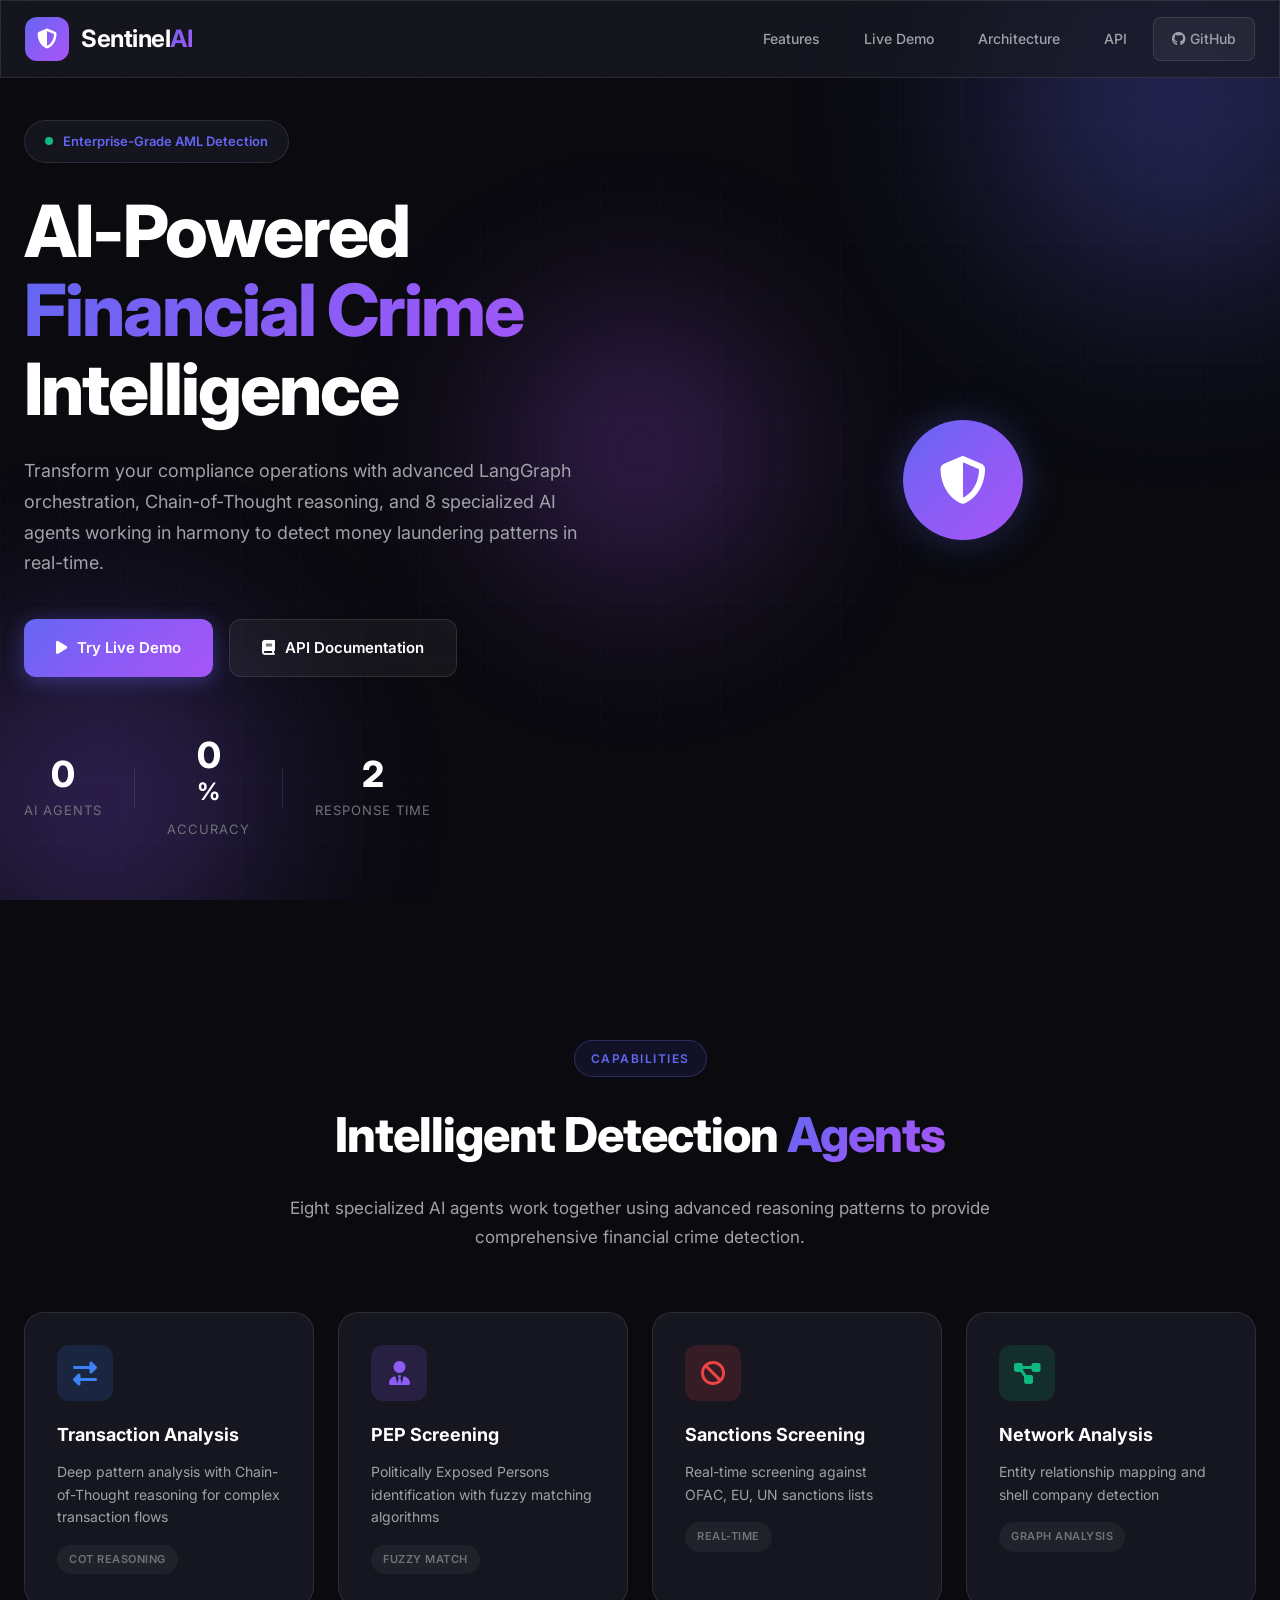
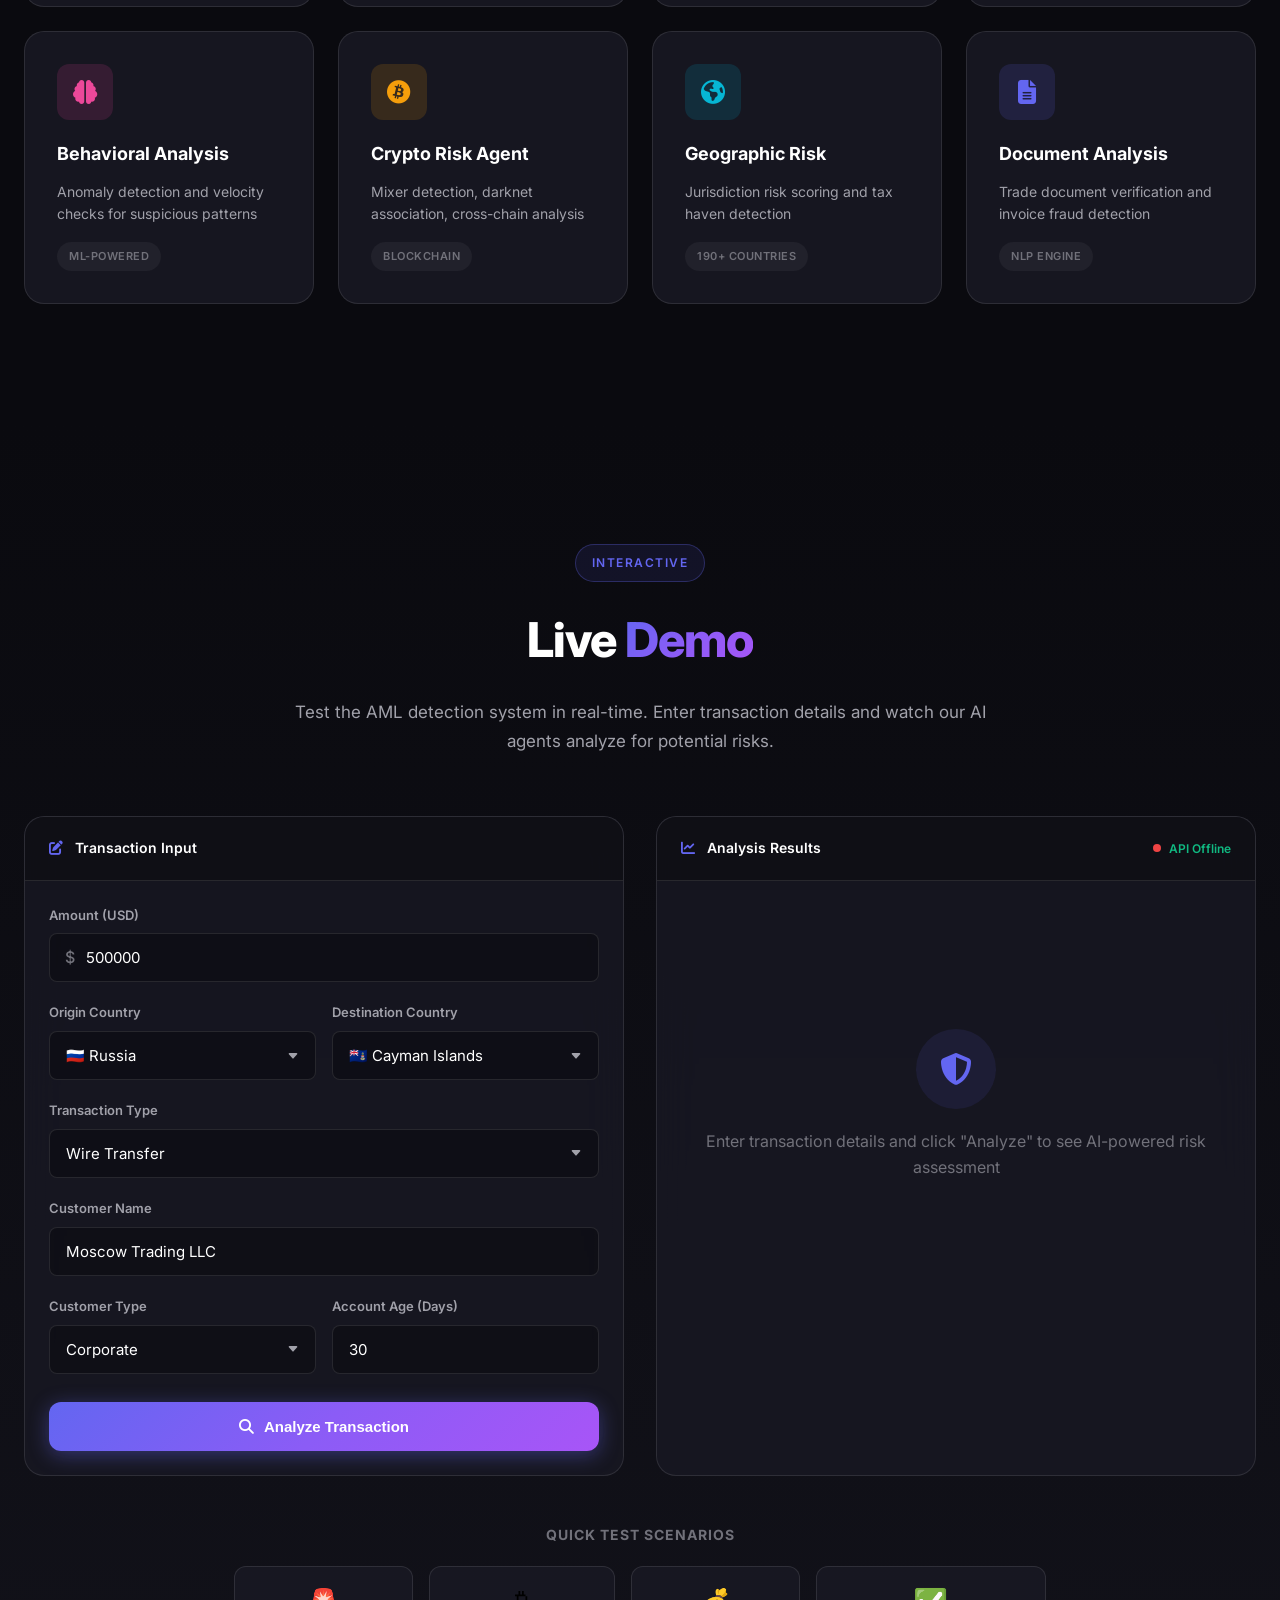
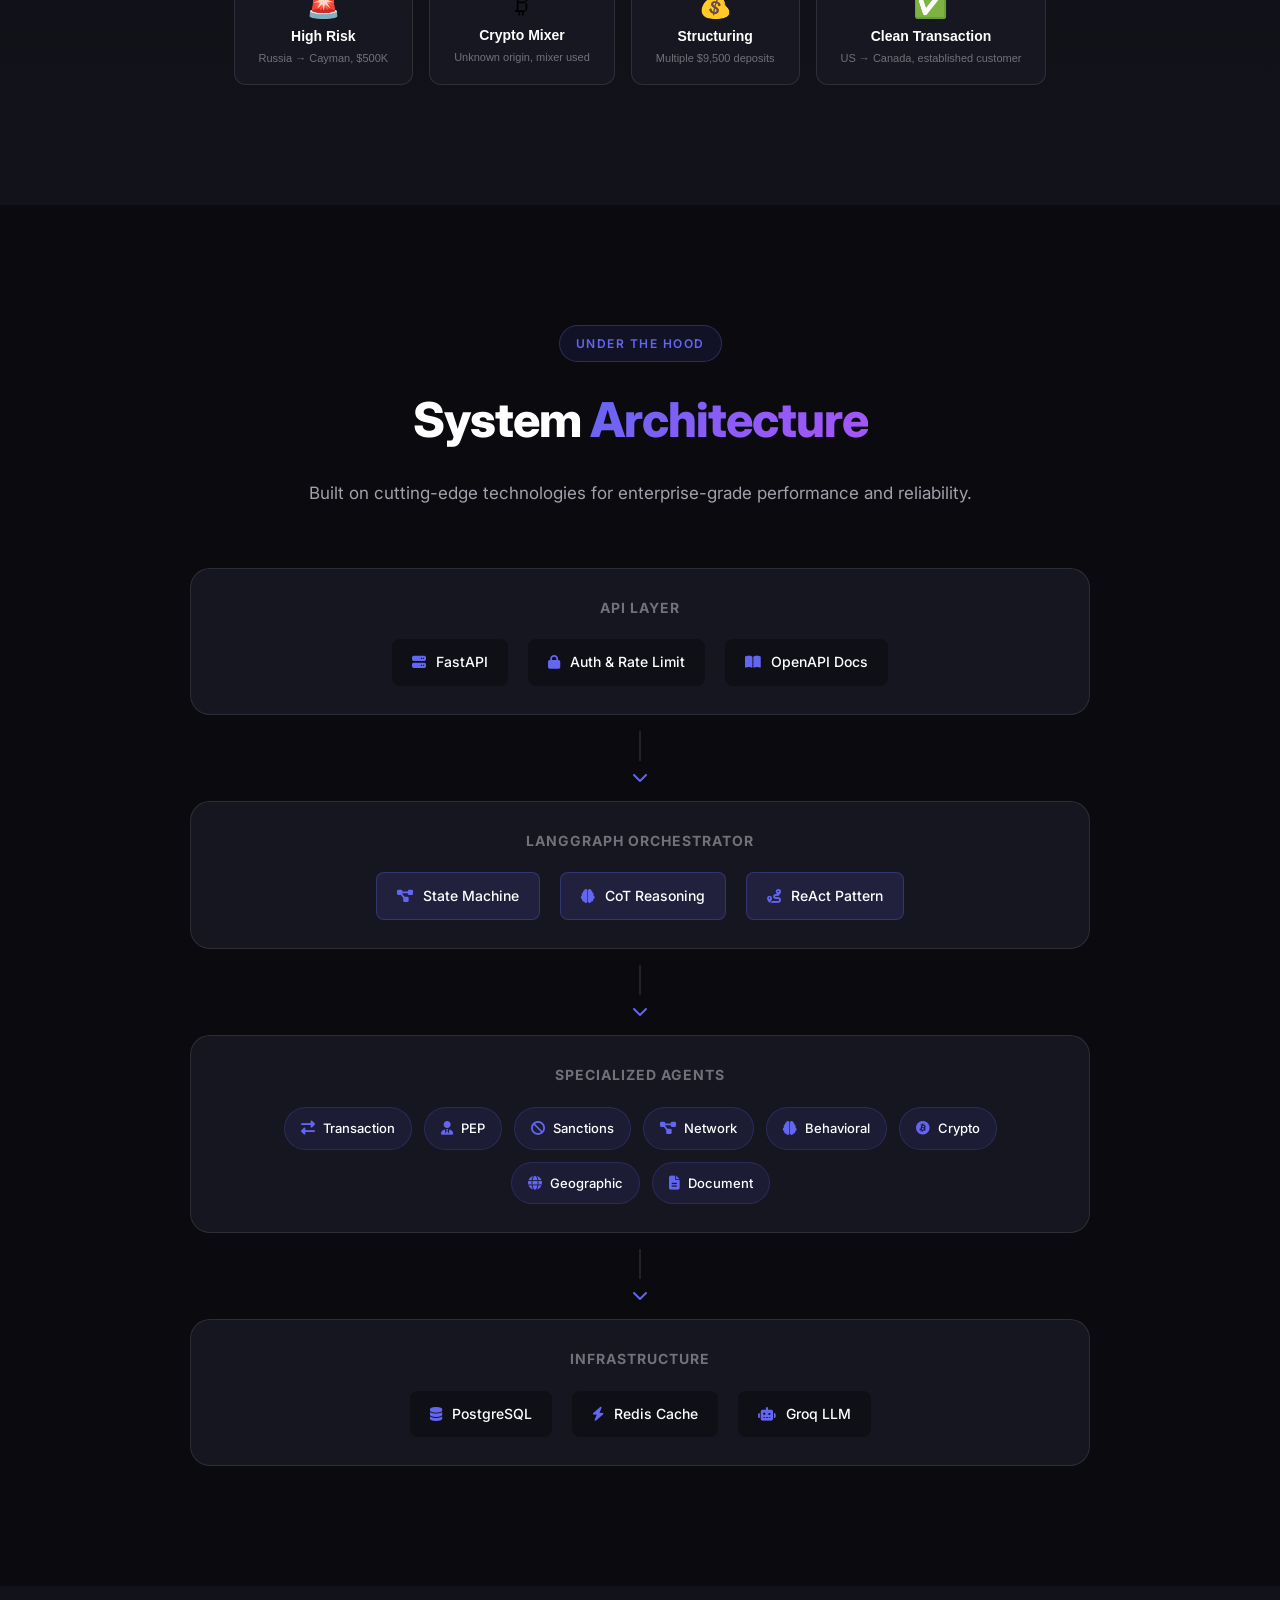
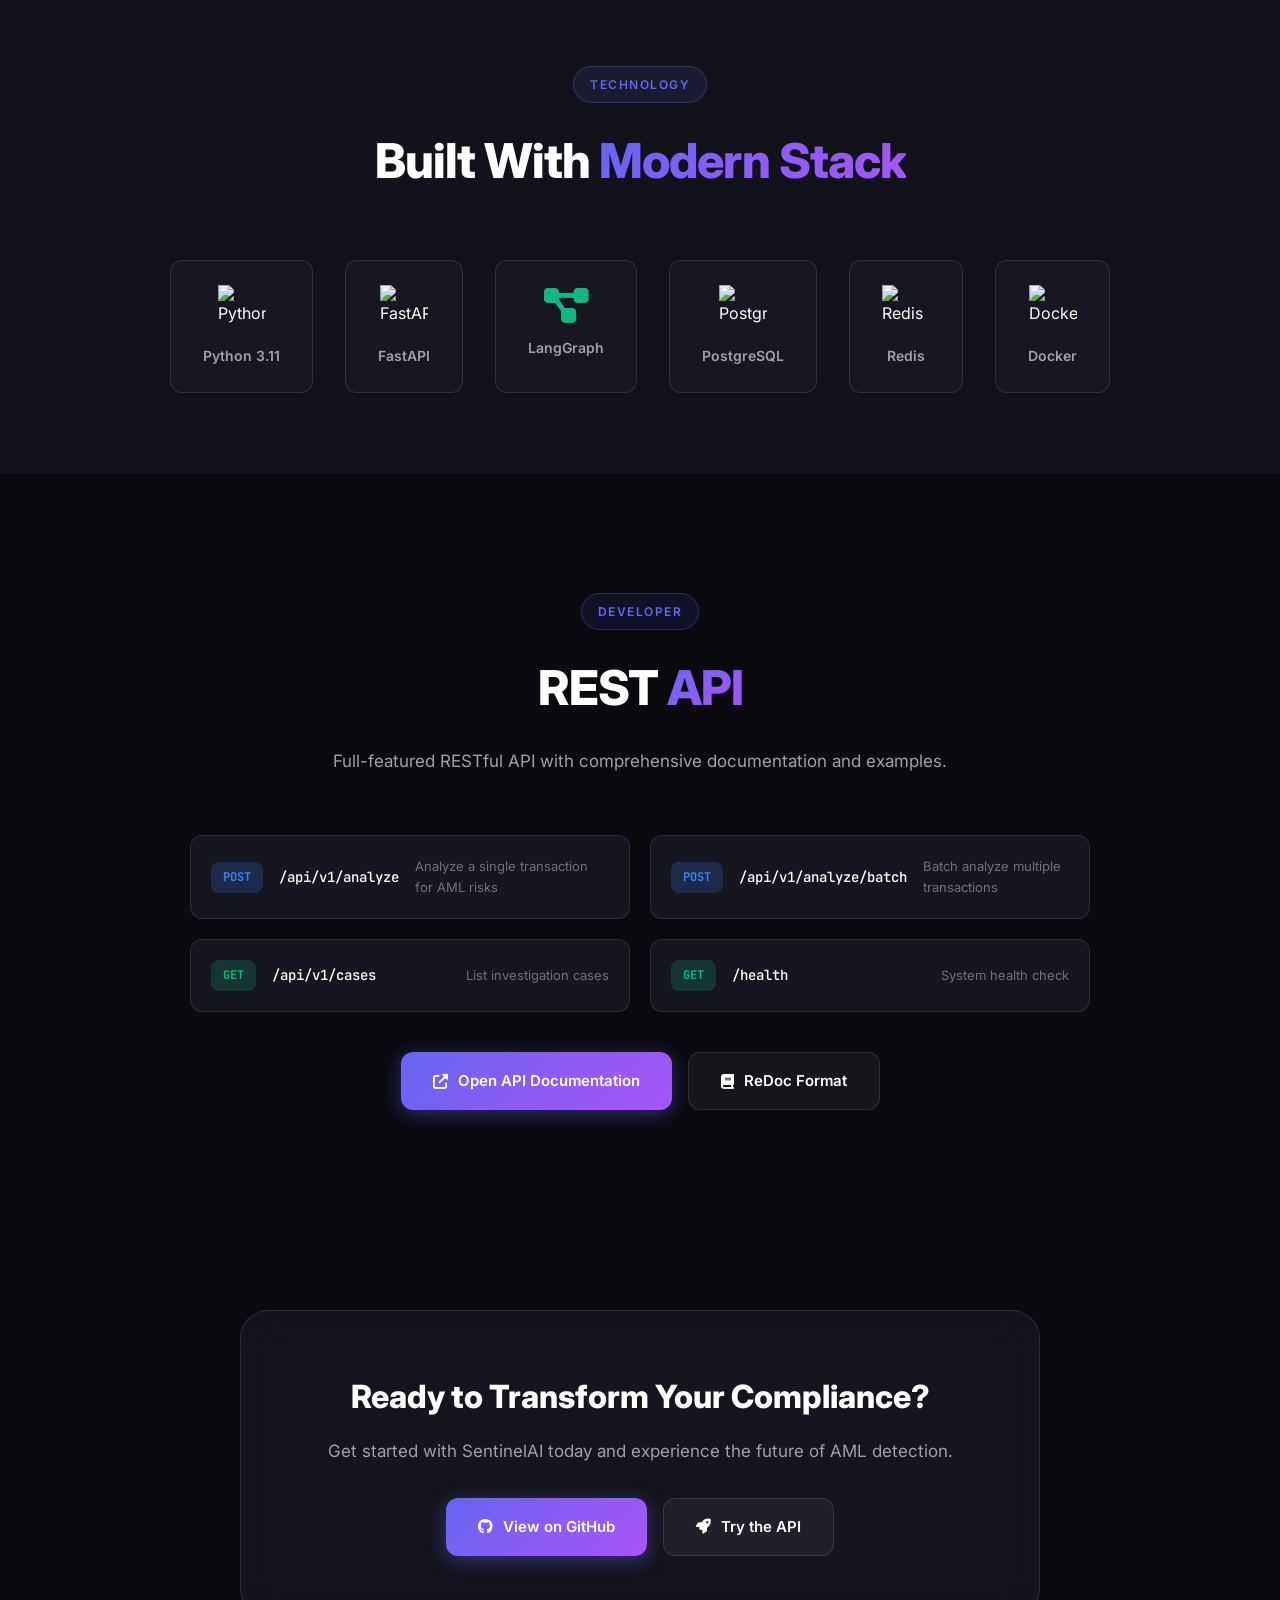
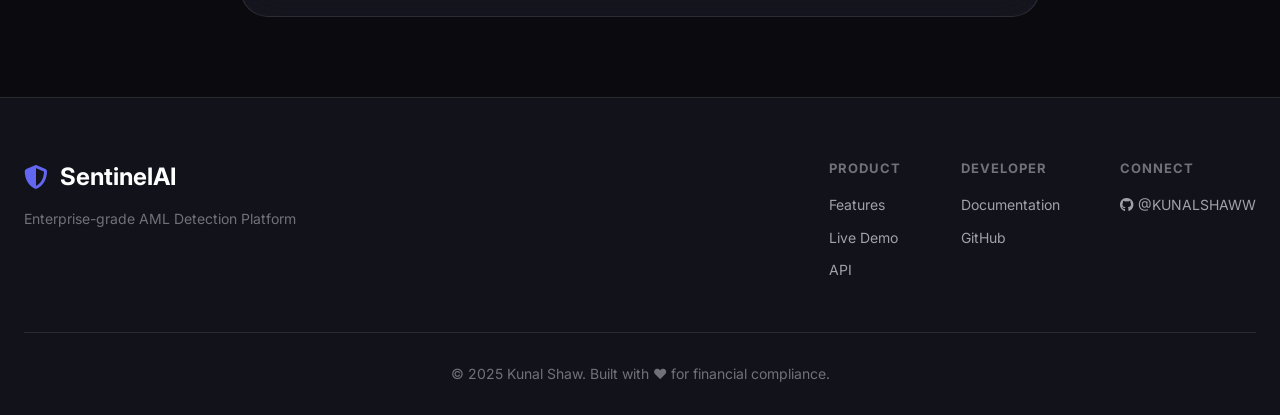
==== docs/index.html @ 317a6fcc "feat: Add docs folder for GitHub Pages deployment" ====
<!DOCTYPE html>
<html lang="en">
<head>
    <meta charset="UTF-8">
    <meta name="viewport" content="width=device-width, initial-scale=1.0">
    <title>SentinelAI | Enterprise AML Detection Platform</title>
    <link rel="icon" type="image/svg+xml" href="data:image/svg+xml,<svg xmlns='http://www.w3.org/2000/svg' viewBox='0 0 100 100'><text y='.9em' font-size='90'>🛡️</text></svg>">
    <link href="https://fonts.googleapis.com/css2?family=Inter:wght@300;400;500;600;700;800;900&family=JetBrains+Mono:wght@400;500;600&display=swap" rel="stylesheet">
    <link rel="stylesheet" href="https://cdnjs.cloudflare.com/ajax/libs/font-awesome/6.5.1/css/all.min.css">
    <link rel="stylesheet" href="styles.css">
</head>
<body>
    <!-- Animated Background -->
    <div class="bg-animation">
        <div class="grid-overlay"></div>
        <div class="floating-particles" id="particles"></div>
        <div class="gradient-orb orb-1"></div>
        <div class="gradient-orb orb-2"></div>
        <div class="gradient-orb orb-3"></div>
    </div>

    <!-- Navigation -->
    <nav class="navbar glass-effect">
        <div class="nav-container">
            <a href="#" class="nav-logo">
                <div class="logo-icon">
                    <i class="fas fa-shield-alt"></i>
                </div>
                <span class="logo-text">Sentinel<span class="highlight">AI</span></span>
            </a>
            <div class="nav-links">
                <a href="#features" class="nav-link">Features</a>
                <a href="#demo" class="nav-link">Live Demo</a>
                <a href="#architecture" class="nav-link">Architecture</a>
                <a href="#api" class="nav-link">API</a>
                <a href="https://github.com/KUNALSHAWW/SentinelAI-AML" target="_blank" class="nav-link github-link">
                    <i class="fab fa-github"></i> GitHub
                </a>
            </div>
            <button class="mobile-menu-btn" id="mobileMenuBtn">
                <span></span>
                <span></span>
                <span></span>
            </button>
        </div>
    </nav>

    <!-- Mobile Menu -->
    <div class="mobile-menu" id="mobileMenu">
        <a href="#features" class="mobile-link">Features</a>
        <a href="#demo" class="mobile-link">Live Demo</a>
        <a href="#architecture" class="mobile-link">Architecture</a>
        <a href="#api" class="mobile-link">API</a>
        <a href="https://github.com/KUNALSHAWW/SentinelAI-AML" target="_blank" class="mobile-link">
            <i class="fab fa-github"></i> GitHub
        </a>
    </div>

    <!-- Hero Section -->
    <section class="hero">
        <div class="hero-content">
            <div class="hero-badge glass-effect">
                <span class="badge-dot"></span>
                <span>Enterprise-Grade AML Detection</span>
            </div>
            <h1 class="hero-title">
                <span class="title-line">AI-Powered</span>
                <span class="title-line gradient-text">Financial Crime</span>
                <span class="title-line">Intelligence</span>
            </h1>
            <p class="hero-description">
                Transform your compliance operations with advanced LangGraph orchestration, 
                Chain-of-Thought reasoning, and 8 specialized AI agents working in harmony 
                to detect money laundering patterns in real-time.
            </p>
            <div class="hero-buttons">
                <a href="#demo" class="btn btn-primary">
                    <i class="fas fa-play"></i>
                    Try Live Demo
                </a>
                <a href="https://sentinelai-api.onrender.com/docs" target="_blank" class="btn btn-secondary">
                    <i class="fas fa-book"></i>
                    API Documentation
                </a>
            </div>
            <div class="hero-stats">
                <div class="stat-item">
                    <span class="stat-value" data-count="8">0</span>
                    <span class="stat-label">AI Agents</span>
                </div>
                <div class="stat-divider"></div>
                <div class="stat-item">
                    <span class="stat-value" data-count="99">0</span>
                    <span class="stat-suffix">%</span>
                    <span class="stat-label">Accuracy</span>
                </div>
                <div class="stat-divider"></div>
                <div class="stat-item">
                    <span class="stat-value">&lt;2s</span>
                    <span class="stat-label">Response Time</span>
                </div>
            </div>
        </div>
        <div class="hero-visual">
            <div class="visual-container">
                <div class="neural-network" id="neuralNetwork"></div>
                <div class="center-shield">
                    <i class="fas fa-shield-alt"></i>
                </div>
            </div>
        </div>
    </section>

    <!-- Features Section -->
    <section class="features" id="features">
        <div class="section-container">
            <div class="section-header">
                <span class="section-badge">Capabilities</span>
                <h2 class="section-title">Intelligent Detection <span class="gradient-text">Agents</span></h2>
                <p class="section-description">
                    Eight specialized AI agents work together using advanced reasoning patterns 
                    to provide comprehensive financial crime detection.
                </p>
            </div>
            <div class="features-grid">
                <div class="feature-card" data-aos="fade-up">
                    <div class="feature-icon transaction">
                        <i class="fas fa-exchange-alt"></i>
                    </div>
                    <h3>Transaction Analysis</h3>
                    <p>Deep pattern analysis with Chain-of-Thought reasoning for complex transaction flows</p>
                    <div class="feature-tag">CoT Reasoning</div>
                </div>
                <div class="feature-card" data-aos="fade-up" data-aos-delay="100">
                    <div class="feature-icon pep">
                        <i class="fas fa-user-tie"></i>
                    </div>
                    <h3>PEP Screening</h3>
                    <p>Politically Exposed Persons identification with fuzzy matching algorithms</p>
                    <div class="feature-tag">Fuzzy Match</div>
                </div>
                <div class="feature-card" data-aos="fade-up" data-aos-delay="200">
                    <div class="feature-icon sanctions">
                        <i class="fas fa-ban"></i>
                    </div>
                    <h3>Sanctions Screening</h3>
                    <p>Real-time screening against OFAC, EU, UN sanctions lists</p>
                    <div class="feature-tag">Real-time</div>
                </div>
                <div class="feature-card" data-aos="fade-up" data-aos-delay="300">
                    <div class="feature-icon network">
                        <i class="fas fa-project-diagram"></i>
                    </div>
                    <h3>Network Analysis</h3>
                    <p>Entity relationship mapping and shell company detection</p>
                    <div class="feature-tag">Graph Analysis</div>
                </div>
                <div class="feature-card" data-aos="fade-up" data-aos-delay="400">
                    <div class="feature-icon behavioral">
                        <i class="fas fa-brain"></i>
                    </div>
                    <h3>Behavioral Analysis</h3>
                    <p>Anomaly detection and velocity checks for suspicious patterns</p>
                    <div class="feature-tag">ML-Powered</div>
                </div>
                <div class="feature-card" data-aos="fade-up" data-aos-delay="500">
                    <div class="feature-icon crypto">
                        <i class="fab fa-bitcoin"></i>
                    </div>
                    <h3>Crypto Risk Agent</h3>
                    <p>Mixer detection, darknet association, cross-chain analysis</p>
                    <div class="feature-tag">Blockchain</div>
                </div>
                <div class="feature-card" data-aos="fade-up" data-aos-delay="600">
                    <div class="feature-icon geo">
                        <i class="fas fa-globe-americas"></i>
                    </div>
                    <h3>Geographic Risk</h3>
                    <p>Jurisdiction risk scoring and tax haven detection</p>
                    <div class="feature-tag">190+ Countries</div>
                </div>
                <div class="feature-card" data-aos="fade-up" data-aos-delay="700">
                    <div class="feature-icon document">
                        <i class="fas fa-file-alt"></i>
                    </div>
                    <h3>Document Analysis</h3>
                    <p>Trade document verification and invoice fraud detection</p>
                    <div class="feature-tag">NLP Engine</div>
                </div>
            </div>
        </div>
    </section>

    <!-- Live Demo Section -->
    <section class="demo-section" id="demo">
        <div class="section-container">
            <div class="section-header">
                <span class="section-badge">Interactive</span>
                <h2 class="section-title">Live <span class="gradient-text">Demo</span></h2>
                <p class="section-description">
                    Test the AML detection system in real-time. Enter transaction details 
                    and watch our AI agents analyze for potential risks.
                </p>
            </div>
            
            <div class="demo-container">
                <div class="demo-panel input-panel glass-effect">
                    <div class="panel-header">
                        <i class="fas fa-edit"></i>
                        <span>Transaction Input</span>
                    </div>
                    <div class="panel-content">
                        <div class="input-group">
                            <label>Amount (USD)</label>
                            <div class="input-wrapper">
                                <span class="input-prefix">$</span>
                                <input type="number" id="amount" value="500000" placeholder="Enter amount">
                            </div>
                        </div>
                        <div class="input-row">
                            <div class="input-group">
                                <label>Origin Country</label>
                                <select id="originCountry">
                                    <option value="US">🇺🇸 United States</option>
                                    <option value="RU" selected>🇷🇺 Russia</option>
                                    <option value="CN">🇨🇳 China</option>
                                    <option value="IR">🇮🇷 Iran</option>
                                    <option value="KP">🇰🇵 North Korea</option>
                                    <option value="NG">🇳🇬 Nigeria</option>
                                    <option value="GB">🇬🇧 United Kingdom</option>
                                    <option value="AE">🇦🇪 UAE</option>
                                </select>
                            </div>
                            <div class="input-group">
                                <label>Destination Country</label>
                                <select id="destCountry">
                                    <option value="US">🇺🇸 United States</option>
                                    <option value="KY" selected>🇰🇾 Cayman Islands</option>
                                    <option value="CH">🇨🇭 Switzerland</option>
                                    <option value="PA">🇵🇦 Panama</option>
                                    <option value="VG">🇻🇬 British Virgin Islands</option>
                                    <option value="GB">🇬🇧 United Kingdom</option>
                                    <option value="SG">🇸🇬 Singapore</option>
                                </select>
                            </div>
                        </div>
                        <div class="input-group">
                            <label>Transaction Type</label>
                            <select id="transactionType">
                                <option value="WIRE_TRANSFER" selected>Wire Transfer</option>
                                <option value="CRYPTO">Cryptocurrency</option>
                                <option value="CASH">Cash Deposit</option>
                                <option value="ACH">ACH Transfer</option>
                                <option value="TRADE_FINANCE">Trade Finance</option>
                            </select>
                        </div>
                        <div class="input-group">
                            <label>Customer Name</label>
                            <input type="text" id="customerName" value="Moscow Trading LLC" placeholder="Enter customer name">
                        </div>
                        <div class="input-row">
                            <div class="input-group">
                                <label>Customer Type</label>
                                <select id="customerType">
                                    <option value="CORPORATE" selected>Corporate</option>
                                    <option value="INDIVIDUAL">Individual</option>
                                    <option value="FINANCIAL_INSTITUTION">Financial Institution</option>
                                </select>
                            </div>
                            <div class="input-group">
                                <label>Account Age (Days)</label>
                                <input type="number" id="accountAge" value="30" placeholder="Days">
                            </div>
                        </div>
                        <button class="btn btn-primary btn-analyze" id="analyzeBtn">
                            <i class="fas fa-search"></i>
                            <span>Analyze Transaction</span>
                            <div class="btn-loader" id="btnLoader"></div>
                        </button>
                    </div>
                </div>
                
                <div class="demo-panel output-panel glass-effect">
                    <div class="panel-header">
                        <i class="fas fa-chart-line"></i>
                        <span>Analysis Results</span>
                        <div class="api-status" id="apiStatus">
                            <span class="status-dot"></span>
                            <span class="status-text">API Ready</span>
                        </div>
                    </div>
                    <div class="panel-content" id="resultsPanel">
                        <div class="results-placeholder">
                            <div class="placeholder-icon">
                                <i class="fas fa-shield-alt"></i>
                            </div>
                            <p>Enter transaction details and click "Analyze" to see AI-powered risk assessment</p>
                        </div>
                    </div>
                </div>
            </div>
            
            <!-- Sample Scenarios -->
            <div class="scenarios-container">
                <h3 class="scenarios-title">Quick Test Scenarios</h3>
                <div class="scenarios-grid">
                    <button class="scenario-btn" data-scenario="high-risk">
                        <span class="scenario-icon">🚨</span>
                        <span class="scenario-name">High Risk</span>
                        <span class="scenario-desc">Russia → Cayman, $500K</span>
                    </button>
                    <button class="scenario-btn" data-scenario="crypto">
                        <span class="scenario-icon">₿</span>
                        <span class="scenario-name">Crypto Mixer</span>
                        <span class="scenario-desc">Unknown origin, mixer used</span>
                    </button>
                    <button class="scenario-btn" data-scenario="structuring">
                        <span class="scenario-icon">💰</span>
                        <span class="scenario-name">Structuring</span>
                        <span class="scenario-desc">Multiple $9,500 deposits</span>
                    </button>
                    <button class="scenario-btn" data-scenario="clean">
                        <span class="scenario-icon">✅</span>
                        <span class="scenario-name">Clean Transaction</span>
                        <span class="scenario-desc">US → Canada, established customer</span>
                    </button>
                </div>
            </div>
        </div>
    </section>

    <!-- Architecture Section -->
    <section class="architecture-section" id="architecture">
        <div class="section-container">
            <div class="section-header">
                <span class="section-badge">Under the Hood</span>
                <h2 class="section-title">System <span class="gradient-text">Architecture</span></h2>
                <p class="section-description">
                    Built on cutting-edge technologies for enterprise-grade performance and reliability.
                </p>
            </div>
            
            <div class="arch-diagram">
                <div class="arch-layer layer-api">
                    <div class="layer-title">API Layer</div>
                    <div class="layer-items">
                        <div class="arch-item">
                            <i class="fas fa-server"></i>
                            <span>FastAPI</span>
                        </div>
                        <div class="arch-item">
                            <i class="fas fa-lock"></i>
                            <span>Auth & Rate Limit</span>
                        </div>
                        <div class="arch-item">
                            <i class="fas fa-book-open"></i>
                            <span>OpenAPI Docs</span>
                        </div>
                    </div>
                </div>
                
                <div class="arch-connector">
                    <div class="connector-line"></div>
                    <i class="fas fa-chevron-down"></i>
                </div>
                
                <div class="arch-layer layer-orchestration">
                    <div class="layer-title">LangGraph Orchestrator</div>
                    <div class="layer-items">
                        <div class="arch-item highlight">
                            <i class="fas fa-project-diagram"></i>
                            <span>State Machine</span>
                        </div>
                        <div class="arch-item highlight">
                            <i class="fas fa-brain"></i>
                            <span>CoT Reasoning</span>
                        </div>
                        <div class="arch-item highlight">
                            <i class="fas fa-route"></i>
                            <span>ReAct Pattern</span>
                        </div>
                    </div>
                </div>
                
                <div class="arch-connector">
                    <div class="connector-line"></div>
                    <i class="fas fa-chevron-down"></i>
                </div>
                
                <div class="arch-layer layer-agents">
                    <div class="layer-title">Specialized Agents</div>
                    <div class="agents-grid">
                        <div class="agent-chip"><i class="fas fa-exchange-alt"></i> Transaction</div>
                        <div class="agent-chip"><i class="fas fa-user-tie"></i> PEP</div>
                        <div class="agent-chip"><i class="fas fa-ban"></i> Sanctions</div>
                        <div class="agent-chip"><i class="fas fa-project-diagram"></i> Network</div>
                        <div class="agent-chip"><i class="fas fa-brain"></i> Behavioral</div>
                        <div class="agent-chip"><i class="fab fa-bitcoin"></i> Crypto</div>
                        <div class="agent-chip"><i class="fas fa-globe"></i> Geographic</div>
                        <div class="agent-chip"><i class="fas fa-file-alt"></i> Document</div>
                    </div>
                </div>
                
                <div class="arch-connector">
                    <div class="connector-line"></div>
                    <i class="fas fa-chevron-down"></i>
                </div>
                
                <div class="arch-layer layer-infra">
                    <div class="layer-title">Infrastructure</div>
                    <div class="layer-items">
                        <div class="arch-item">
                            <i class="fas fa-database"></i>
                            <span>PostgreSQL</span>
                        </div>
                        <div class="arch-item">
                            <i class="fas fa-bolt"></i>
                            <span>Redis Cache</span>
                        </div>
                        <div class="arch-item">
                            <i class="fas fa-robot"></i>
                            <span>Groq LLM</span>
                        </div>
                    </div>
                </div>
            </div>
        </div>
    </section>

    <!-- Tech Stack Section -->
    <section class="tech-section">
        <div class="section-container">
            <div class="section-header">
                <span class="section-badge">Technology</span>
                <h2 class="section-title">Built With <span class="gradient-text">Modern Stack</span></h2>
            </div>
            <div class="tech-grid">
                <div class="tech-card">
                    <img src="https://cdn.jsdelivr.net/gh/devicons/devicon/icons/python/python-original.svg" alt="Python">
                    <span>Python 3.11</span>
                </div>
                <div class="tech-card">
                    <img src="https://cdn.jsdelivr.net/gh/devicons/devicon/icons/fastapi/fastapi-original.svg" alt="FastAPI">
                    <span>FastAPI</span>
                </div>
                <div class="tech-card">
                    <i class="fas fa-project-diagram" style="font-size: 2.5rem; color: #10b981;"></i>
                    <span>LangGraph</span>
                </div>
                <div class="tech-card">
                    <img src="https://cdn.jsdelivr.net/gh/devicons/devicon/icons/postgresql/postgresql-original.svg" alt="PostgreSQL">
                    <span>PostgreSQL</span>
                </div>
                <div class="tech-card">
                    <img src="https://cdn.jsdelivr.net/gh/devicons/devicon/icons/redis/redis-original.svg" alt="Redis">
                    <span>Redis</span>
                </div>
                <div class="tech-card">
                    <img src="https://cdn.jsdelivr.net/gh/devicons/devicon/icons/docker/docker-original.svg" alt="Docker">
                    <span>Docker</span>
                </div>
            </div>
        </div>
    </section>

    <!-- API Section -->
    <section class="api-section" id="api">
        <div class="section-container">
            <div class="section-header">
                <span class="section-badge">Developer</span>
                <h2 class="section-title">REST <span class="gradient-text">API</span></h2>
                <p class="section-description">
                    Full-featured RESTful API with comprehensive documentation and examples.
                </p>
            </div>
            
            <div class="api-endpoints">
                <div class="endpoint-card">
                    <div class="endpoint-method post">POST</div>
                    <div class="endpoint-path">/api/v1/analyze</div>
                    <div class="endpoint-desc">Analyze a single transaction for AML risks</div>
                </div>
                <div class="endpoint-card">
                    <div class="endpoint-method post">POST</div>
                    <div class="endpoint-path">/api/v1/analyze/batch</div>
                    <div class="endpoint-desc">Batch analyze multiple transactions</div>
                </div>
                <div class="endpoint-card">
                    <div class="endpoint-method get">GET</div>
                    <div class="endpoint-path">/api/v1/cases</div>
                    <div class="endpoint-desc">List investigation cases</div>
                </div>
                <div class="endpoint-card">
                    <div class="endpoint-method get">GET</div>
                    <div class="endpoint-path">/health</div>
                    <div class="endpoint-desc">System health check</div>
                </div>
            </div>
            
            <div class="api-cta">
                <a href="https://sentinelai-api.onrender.com/docs" target="_blank" class="btn btn-primary">
                    <i class="fas fa-external-link-alt"></i>
                    Open API Documentation
                </a>
                <a href="https://sentinelai-api.onrender.com/redoc" target="_blank" class="btn btn-secondary">
                    <i class="fas fa-book"></i>
                    ReDoc Format
                </a>
            </div>
        </div>
    </section>

    <!-- CTA Section -->
    <section class="cta-section">
        <div class="cta-content glass-effect">
            <h2>Ready to Transform Your Compliance?</h2>
            <p>Get started with SentinelAI today and experience the future of AML detection.</p>
            <div class="cta-buttons">
                <a href="https://github.com/KUNALSHAWW/SentinelAI-AML" target="_blank" class="btn btn-primary">
                    <i class="fab fa-github"></i>
                    View on GitHub
                </a>
                <a href="https://sentinelai-api.onrender.com/docs" target="_blank" class="btn btn-secondary">
                    <i class="fas fa-rocket"></i>
                    Try the API
                </a>
            </div>
        </div>
    </section>

    <!-- Footer -->
    <footer class="footer">
        <div class="footer-content">
            <div class="footer-brand">
                <div class="footer-logo">
                    <i class="fas fa-shield-alt"></i>
                    <span>SentinelAI</span>
                </div>
                <p>Enterprise-grade AML Detection Platform</p>
            </div>
            <div class="footer-links">
                <div class="footer-column">
                    <h4>Product</h4>
                    <a href="#features">Features</a>
                    <a href="#demo">Live Demo</a>
                    <a href="#api">API</a>
                </div>
                <div class="footer-column">
                    <h4>Developer</h4>
                    <a href="https://sentinelai-api.onrender.com/docs" target="_blank">Documentation</a>
                    <a href="https://github.com/KUNALSHAWW/SentinelAI-AML" target="_blank">GitHub</a>
                </div>
                <div class="footer-column">
                    <h4>Connect</h4>
                    <a href="https://github.com/KUNALSHAWW" target="_blank">
                        <i class="fab fa-github"></i> @KUNALSHAWW
                    </a>
                </div>
            </div>
        </div>
        <div class="footer-bottom">
            <p>© 2025 Kunal Shaw. Built with ❤️ for financial compliance.</p>
        </div>
    </footer>

    <script src="app.js"></script>
</body>
</html>
---- docs/styles.css ----
/* ================================================
   SentinelAI - Enterprise AML Detection Platform
   Premium UI Styles
   ================================================ */

/* CSS Variables */
:root {
    /* Colors */
    --bg-primary: #0a0a0f;
    --bg-secondary: #12121a;
    --bg-tertiary: #1a1a25;
    --bg-card: rgba(26, 26, 37, 0.8);
    
    /* Accent Colors */
    --accent-primary: #6366f1;
    --accent-secondary: #8b5cf6;
    --accent-tertiary: #a855f7;
    --accent-gradient: linear-gradient(135deg, #6366f1 0%, #8b5cf6 50%, #a855f7 100%);
    
    /* Status Colors */
    --success: #10b981;
    --warning: #f59e0b;
    --danger: #ef4444;
    --info: #3b82f6;
    
    /* Text Colors */
    --text-primary: #ffffff;
    --text-secondary: #a1a1aa;
    --text-muted: #71717a;
    
    /* Borders */
    --border-color: rgba(255, 255, 255, 0.1);
    --border-glow: rgba(99, 102, 241, 0.5);
    
    /* Shadows */
    --shadow-sm: 0 2px 8px rgba(0, 0, 0, 0.3);
    --shadow-md: 0 4px 20px rgba(0, 0, 0, 0.4);
    --shadow-lg: 0 8px 40px rgba(0, 0, 0, 0.5);
    --shadow-glow: 0 0 40px rgba(99, 102, 241, 0.3);
    
    /* Spacing */
    --container-max: 1280px;
    --section-padding: 120px;
    
    /* Transitions */
    --transition-fast: 0.15s ease;
    --transition-base: 0.3s ease;
    --transition-slow: 0.5s ease;
    
    /* Border Radius */
    --radius-sm: 8px;
    --radius-md: 12px;
    --radius-lg: 20px;
    --radius-xl: 28px;
}

/* Reset & Base */
*, *::before, *::after {
    margin: 0;
    padding: 0;
    box-sizing: border-box;
}

html {
    scroll-behavior: smooth;
}

body {
    font-family: 'Inter', -apple-system, BlinkMacSystemFont, sans-serif;
    background: var(--bg-primary);
    color: var(--text-primary);
    line-height: 1.6;
    overflow-x: hidden;
}

/* Animated Background */
.bg-animation {
    position: fixed;
    top: 0;
    left: 0;
    width: 100%;
    height: 100%;
    z-index: -1;
    overflow: hidden;
}

.grid-overlay {
    position: absolute;
    top: 0;
    left: 0;
    width: 100%;
    height: 100%;
    background-image: 
        linear-gradient(rgba(99, 102, 241, 0.03) 1px, transparent 1px),
        linear-gradient(90deg, rgba(99, 102, 241, 0.03) 1px, transparent 1px);
    background-size: 60px 60px;
    animation: gridMove 20s linear infinite;
}

@keyframes gridMove {
    0% { transform: translate(0, 0); }
    100% { transform: translate(60px, 60px); }
}

.gradient-orb {
    position: absolute;
    border-radius: 50%;
    filter: blur(80px);
    opacity: 0.4;
    animation: orbFloat 20s ease-in-out infinite;
}

.orb-1 {
    width: 600px;
    height: 600px;
    background: radial-gradient(circle, var(--accent-primary) 0%, transparent 70%);
    top: -200px;
    right: -200px;
    animation-delay: 0s;
}

.orb-2 {
    width: 500px;
    height: 500px;
    background: radial-gradient(circle, var(--accent-secondary) 0%, transparent 70%);
    bottom: -150px;
    left: -150px;
    animation-delay: -7s;
}

.orb-3 {
    width: 400px;
    height: 400px;
    background: radial-gradient(circle, var(--accent-tertiary) 0%, transparent 70%);
    top: 50%;
    left: 50%;
    transform: translate(-50%, -50%);
    animation-delay: -14s;
}

@keyframes orbFloat {
    0%, 100% { transform: translate(0, 0) scale(1); }
    25% { transform: translate(50px, -50px) scale(1.1); }
    50% { transform: translate(0, 50px) scale(0.9); }
    75% { transform: translate(-50px, -25px) scale(1.05); }
}

/* Glass Effect */
.glass-effect {
    background: rgba(26, 26, 37, 0.7);
    backdrop-filter: blur(20px);
    -webkit-backdrop-filter: blur(20px);
    border: 1px solid var(--border-color);
}

/* Navigation */
.navbar {
    position: fixed;
    top: 0;
    left: 0;
    right: 0;
    z-index: 1000;
    padding: 16px 0;
    transition: var(--transition-base);
}

.navbar.scrolled {
    background: rgba(10, 10, 15, 0.95);
    border-bottom: 1px solid var(--border-color);
}

.nav-container {
    max-width: var(--container-max);
    margin: 0 auto;
    padding: 0 24px;
    display: flex;
    align-items: center;
    justify-content: space-between;
}

.nav-logo {
    display: flex;
    align-items: center;
    gap: 12px;
    text-decoration: none;
    color: var(--text-primary);
}

.logo-icon {
    width: 44px;
    height: 44px;
    display: flex;
    align-items: center;
    justify-content: center;
    background: var(--accent-gradient);
    border-radius: var(--radius-md);
    font-size: 20px;
}

.logo-text {
    font-size: 24px;
    font-weight: 700;
    letter-spacing: -0.5px;
}

.logo-text .highlight {
    background: var(--accent-gradient);
    -webkit-background-clip: text;
    -webkit-text-fill-color: transparent;
    background-clip: text;
}

.nav-links {
    display: flex;
    align-items: center;
    gap: 8px;
}

.nav-link {
    color: var(--text-secondary);
    text-decoration: none;
    padding: 10px 18px;
    border-radius: var(--radius-sm);
    font-size: 14px;
    font-weight: 500;
    transition: var(--transition-fast);
}

.nav-link:hover {
    color: var(--text-primary);
    background: rgba(255, 255, 255, 0.05);
}

.nav-link.github-link {
    background: rgba(255, 255, 255, 0.05);
    border: 1px solid var(--border-color);
}

.nav-link.github-link:hover {
    border-color: var(--accent-primary);
    background: rgba(99, 102, 241, 0.1);
}

.mobile-menu-btn {
    display: none;
    flex-direction: column;
    gap: 5px;
    background: none;
    border: none;
    cursor: pointer;
    padding: 8px;
}

.mobile-menu-btn span {
    display: block;
    width: 24px;
    height: 2px;
    background: var(--text-primary);
    border-radius: 2px;
    transition: var(--transition-base);
}

.mobile-menu {
    display: none;
    position: fixed;
    top: 76px;
    left: 0;
    right: 0;
    background: var(--bg-secondary);
    border-bottom: 1px solid var(--border-color);
    padding: 20px;
    z-index: 999;
}

.mobile-menu.active {
    display: block;
}

.mobile-link {
    display: block;
    padding: 16px;
    color: var(--text-secondary);
    text-decoration: none;
    font-weight: 500;
    border-radius: var(--radius-sm);
    transition: var(--transition-fast);
}

.mobile-link:hover {
    color: var(--text-primary);
    background: rgba(255, 255, 255, 0.05);
}

/* Hero Section */
.hero {
    min-height: 100vh;
    display: flex;
    align-items: center;
    padding: 120px 24px 80px;
    max-width: var(--container-max);
    margin: 0 auto;
    gap: 60px;
}

.hero-content {
    flex: 1;
    max-width: 640px;
}

.hero-badge {
    display: inline-flex;
    align-items: center;
    gap: 10px;
    padding: 10px 20px;
    border-radius: 50px;
    font-size: 13px;
    font-weight: 600;
    color: var(--accent-primary);
    margin-bottom: 28px;
}

.badge-dot {
    width: 8px;
    height: 8px;
    background: var(--success);
    border-radius: 50%;
    animation: pulse 2s ease-in-out infinite;
}

@keyframes pulse {
    0%, 100% { opacity: 1; transform: scale(1); }
    50% { opacity: 0.5; transform: scale(1.2); }
}

.hero-title {
    font-size: clamp(42px, 6vw, 72px);
    font-weight: 800;
    line-height: 1.1;
    letter-spacing: -2px;
    margin-bottom: 28px;
}

.title-line {
    display: block;
}

.gradient-text {
    background: var(--accent-gradient);
    -webkit-background-clip: text;
    -webkit-text-fill-color: transparent;
    background-clip: text;
}

.hero-description {
    font-size: 18px;
    color: var(--text-secondary);
    line-height: 1.7;
    margin-bottom: 40px;
}

.hero-buttons {
    display: flex;
    gap: 16px;
    flex-wrap: wrap;
    margin-bottom: 60px;
}

/* Buttons */
.btn {
    display: inline-flex;
    align-items: center;
    gap: 10px;
    padding: 16px 32px;
    border-radius: var(--radius-md);
    font-size: 15px;
    font-weight: 600;
    text-decoration: none;
    cursor: pointer;
    border: none;
    transition: var(--transition-base);
}

.btn-primary {
    background: var(--accent-gradient);
    color: white;
    box-shadow: 0 4px 20px rgba(99, 102, 241, 0.4);
}

.btn-primary:hover {
    transform: translateY(-2px);
    box-shadow: 0 8px 30px rgba(99, 102, 241, 0.5);
}

.btn-secondary {
    background: rgba(255, 255, 255, 0.05);
    color: var(--text-primary);
    border: 1px solid var(--border-color);
}

.btn-secondary:hover {
    background: rgba(255, 255, 255, 0.1);
    border-color: var(--accent-primary);
}

/* Hero Stats */
.hero-stats {
    display: flex;
    align-items: center;
    gap: 32px;
}

.stat-item {
    text-align: center;
}

.stat-value {
    display: block;
    font-size: 36px;
    font-weight: 800;
    color: var(--text-primary);
    line-height: 1;
}

.stat-suffix {
    font-size: 24px;
    font-weight: 700;
}

.stat-label {
    display: block;
    font-size: 13px;
    color: var(--text-muted);
    margin-top: 8px;
    text-transform: uppercase;
    letter-spacing: 1px;
}

.stat-divider {
    width: 1px;
    height: 40px;
    background: var(--border-color);
}

/* Hero Visual */
.hero-visual {
    flex: 1;
    display: flex;
    justify-content: center;
    align-items: center;
}

.visual-container {
    position: relative;
    width: 400px;
    height: 400px;
}

.neural-network {
    position: absolute;
    top: 0;
    left: 0;
    width: 100%;
    height: 100%;
}

.center-shield {
    position: absolute;
    top: 50%;
    left: 50%;
    transform: translate(-50%, -50%);
    width: 120px;
    height: 120px;
    background: var(--accent-gradient);
    border-radius: 50%;
    display: flex;
    align-items: center;
    justify-content: center;
    font-size: 48px;
    color: white;
    box-shadow: var(--shadow-glow);
    animation: shieldPulse 3s ease-in-out infinite;
}

@keyframes shieldPulse {
    0%, 100% { transform: translate(-50%, -50%) scale(1); box-shadow: 0 0 40px rgba(99, 102, 241, 0.4); }
    50% { transform: translate(-50%, -50%) scale(1.05); box-shadow: 0 0 60px rgba(99, 102, 241, 0.6); }
}

/* Sections */
.section-container {
    max-width: var(--container-max);
    margin: 0 auto;
    padding: 0 24px;
}

.section-header {
    text-align: center;
    max-width: 700px;
    margin: 0 auto 60px;
}

.section-badge {
    display: inline-block;
    padding: 8px 16px;
    background: rgba(99, 102, 241, 0.1);
    border: 1px solid rgba(99, 102, 241, 0.3);
    border-radius: 50px;
    font-size: 12px;
    font-weight: 600;
    color: var(--accent-primary);
    text-transform: uppercase;
    letter-spacing: 1.5px;
    margin-bottom: 20px;
}

.section-title {
    font-size: clamp(32px, 4vw, 48px);
    font-weight: 800;
    letter-spacing: -1px;
    margin-bottom: 20px;
}

.section-description {
    font-size: 17px;
    color: var(--text-secondary);
    line-height: 1.7;
}

/* Features Section */
.features {
    padding: var(--section-padding) 0;
}

.features-grid {
    display: grid;
    grid-template-columns: repeat(4, 1fr);
    gap: 24px;
}

.feature-card {
    background: var(--bg-card);
    border: 1px solid var(--border-color);
    border-radius: var(--radius-lg);
    padding: 32px;
    transition: var(--transition-base);
    position: relative;
    overflow: hidden;
}

.feature-card::before {
    content: '';
    position: absolute;
    top: 0;
    left: 0;
    right: 0;
    height: 3px;
    background: var(--accent-gradient);
    opacity: 0;
    transition: var(--transition-base);
}

.feature-card:hover {
    transform: translateY(-8px);
    border-color: var(--accent-primary);
    box-shadow: var(--shadow-glow);
}

.feature-card:hover::before {
    opacity: 1;
}

.feature-icon {
    width: 56px;
    height: 56px;
    border-radius: var(--radius-md);
    display: flex;
    align-items: center;
    justify-content: center;
    font-size: 24px;
    margin-bottom: 20px;
}

.feature-icon.transaction { background: rgba(59, 130, 246, 0.15); color: #3b82f6; }
.feature-icon.pep { background: rgba(139, 92, 246, 0.15); color: #8b5cf6; }
.feature-icon.sanctions { background: rgba(239, 68, 68, 0.15); color: #ef4444; }
.feature-icon.network { background: rgba(16, 185, 129, 0.15); color: #10b981; }
.feature-icon.behavioral { background: rgba(236, 72, 153, 0.15); color: #ec4899; }
.feature-icon.crypto { background: rgba(245, 158, 11, 0.15); color: #f59e0b; }
.feature-icon.geo { background: rgba(6, 182, 212, 0.15); color: #06b6d4; }
.feature-icon.document { background: rgba(99, 102, 241, 0.15); color: #6366f1; }

.feature-card h3 {
    font-size: 18px;
    font-weight: 700;
    margin-bottom: 12px;
}

.feature-card p {
    font-size: 14px;
    color: var(--text-secondary);
    line-height: 1.6;
    margin-bottom: 16px;
}

.feature-tag {
    display: inline-block;
    padding: 6px 12px;
    background: rgba(255, 255, 255, 0.05);
    border-radius: 50px;
    font-size: 11px;
    font-weight: 600;
    color: var(--text-muted);
    text-transform: uppercase;
    letter-spacing: 0.5px;
}

/* Demo Section */
.demo-section {
    padding: var(--section-padding) 0;
    background: linear-gradient(180deg, var(--bg-primary) 0%, var(--bg-secondary) 100%);
}

.demo-container {
    display: grid;
    grid-template-columns: 1fr 1fr;
    gap: 32px;
    margin-bottom: 48px;
}

.demo-panel {
    border-radius: var(--radius-lg);
    overflow: hidden;
}

.panel-header {
    display: flex;
    align-items: center;
    gap: 12px;
    padding: 20px 24px;
    background: rgba(0, 0, 0, 0.3);
    border-bottom: 1px solid var(--border-color);
    font-weight: 600;
    font-size: 14px;
}

.panel-header i {
    color: var(--accent-primary);
}

.api-status {
    margin-left: auto;
    display: flex;
    align-items: center;
    gap: 8px;
    font-size: 12px;
}

.status-dot {
    width: 8px;
    height: 8px;
    background: var(--success);
    border-radius: 50%;
    animation: pulse 2s infinite;
}

.status-text {
    color: var(--success);
}

.panel-content {
    padding: 24px;
}

/* Input Styles */
.input-group {
    margin-bottom: 20px;
}

.input-group label {
    display: block;
    font-size: 13px;
    font-weight: 600;
    color: var(--text-secondary);
    margin-bottom: 8px;
}

.input-wrapper {
    position: relative;
}

.input-prefix {
    position: absolute;
    left: 16px;
    top: 50%;
    transform: translateY(-50%);
    color: var(--text-muted);
    font-weight: 500;
}

.input-wrapper input {
    padding-left: 36px;
}

input, select {
    width: 100%;
    padding: 14px 16px;
    background: rgba(0, 0, 0, 0.3);
    border: 1px solid var(--border-color);
    border-radius: var(--radius-sm);
    color: var(--text-primary);
    font-size: 15px;
    font-family: inherit;
    transition: var(--transition-fast);
}

input:focus, select:focus {
    outline: none;
    border-color: var(--accent-primary);
    box-shadow: 0 0 0 3px rgba(99, 102, 241, 0.2);
}

select {
    cursor: pointer;
    appearance: none;
    background-image: url("data:image/svg+xml,%3Csvg xmlns='http://www.w3.org/2000/svg' width='12' height='12' fill='%23a1a1aa' viewBox='0 0 16 16'%3E%3Cpath d='M7.247 11.14L2.451 5.658C1.885 5.013 2.345 4 3.204 4h9.592a1 1 0 0 1 .753 1.659l-4.796 5.48a1 1 0 0 1-1.506 0z'/%3E%3C/svg%3E");
    background-repeat: no-repeat;
    background-position: right 16px center;
    padding-right: 40px;
}

.input-row {
    display: grid;
    grid-template-columns: 1fr 1fr;
    gap: 16px;
}

.btn-analyze {
    width: 100%;
    justify-content: center;
    margin-top: 8px;
    position: relative;
}

.btn-analyze.loading {
    color: transparent;
}

.btn-loader {
    display: none;
    position: absolute;
    width: 24px;
    height: 24px;
    border: 3px solid rgba(255, 255, 255, 0.3);
    border-top-color: white;
    border-radius: 50%;
    animation: spin 1s linear infinite;
}

.btn-analyze.loading .btn-loader {
    display: block;
}

@keyframes spin {
    to { transform: rotate(360deg); }
}

/* Results Panel */
.results-placeholder {
    display: flex;
    flex-direction: column;
    align-items: center;
    justify-content: center;
    min-height: 400px;
    text-align: center;
    color: var(--text-muted);
}

.placeholder-icon {
    width: 80px;
    height: 80px;
    background: rgba(99, 102, 241, 0.1);
    border-radius: 50%;
    display: flex;
    align-items: center;
    justify-content: center;
    font-size: 32px;
    color: var(--accent-primary);
    margin-bottom: 20px;
}

/* Results Display */
.analysis-result {
    animation: fadeIn 0.5s ease;
}

@keyframes fadeIn {
    from { opacity: 0; transform: translateY(10px); }
    to { opacity: 1; transform: translateY(0); }
}

.risk-header {
    display: flex;
    align-items: center;
    justify-content: space-between;
    padding: 20px;
    background: rgba(0, 0, 0, 0.3);
    border-radius: var(--radius-md);
    margin-bottom: 20px;
}

.risk-score-circle {
    width: 100px;
    height: 100px;
    border-radius: 50%;
    display: flex;
    flex-direction: column;
    align-items: center;
    justify-content: center;
    border: 4px solid;
}

.risk-score-circle.low { border-color: var(--success); background: rgba(16, 185, 129, 0.1); }
.risk-score-circle.medium { border-color: var(--warning); background: rgba(245, 158, 11, 0.1); }
.risk-score-circle.high { border-color: var(--danger); background: rgba(239, 68, 68, 0.1); }
.risk-score-circle.critical { border-color: #dc2626; background: rgba(220, 38, 38, 0.1); }

.risk-score-value {
    font-size: 28px;
    font-weight: 800;
}

.risk-score-label {
    font-size: 11px;
    text-transform: uppercase;
    letter-spacing: 1px;
    color: var(--text-muted);
}

.risk-info h3 {
    font-size: 20px;
    margin-bottom: 8px;
}

.risk-level-badge {
    display: inline-block;
    padding: 6px 14px;
    border-radius: 50px;
    font-size: 12px;
    font-weight: 700;
    text-transform: uppercase;
}

.risk-level-badge.low { background: rgba(16, 185, 129, 0.2); color: var(--success); }
.risk-level-badge.medium { background: rgba(245, 158, 11, 0.2); color: var(--warning); }
.risk-level-badge.high { background: rgba(239, 68, 68, 0.2); color: var(--danger); }
.risk-level-badge.critical { background: rgba(220, 38, 38, 0.2); color: #dc2626; }

.result-section {
    margin-bottom: 20px;
}

.result-section h4 {
    font-size: 13px;
    color: var(--text-muted);
    text-transform: uppercase;
    letter-spacing: 1px;
    margin-bottom: 12px;
    display: flex;
    align-items: center;
    gap: 8px;
}

.result-section h4 i {
    color: var(--accent-primary);
}

.alert-item {
    display: flex;
    align-items: flex-start;
    gap: 12px;
    padding: 14px;
    background: rgba(239, 68, 68, 0.1);
    border-left: 3px solid var(--danger);
    border-radius: var(--radius-sm);
    margin-bottom: 10px;
}

.alert-item i {
    color: var(--danger);
    margin-top: 2px;
}

.alert-item span {
    font-size: 14px;
    line-height: 1.5;
}

.reasoning-text {
    background: rgba(0, 0, 0, 0.3);
    padding: 16px;
    border-radius: var(--radius-sm);
    font-size: 14px;
    line-height: 1.7;
    color: var(--text-secondary);
    font-family: 'JetBrains Mono', monospace;
}

.decision-badge {
    display: inline-flex;
    align-items: center;
    gap: 8px;
    padding: 10px 20px;
    border-radius: var(--radius-sm);
    font-weight: 700;
    font-size: 14px;
}

.decision-badge.block {
    background: rgba(239, 68, 68, 0.2);
    color: var(--danger);
}

.decision-badge.review {
    background: rgba(245, 158, 11, 0.2);
    color: var(--warning);
}

.decision-badge.approve {
    background: rgba(16, 185, 129, 0.2);
    color: var(--success);
}

/* Scenarios */
.scenarios-container {
    text-align: center;
}

.scenarios-title {
    font-size: 14px;
    color: var(--text-muted);
    margin-bottom: 20px;
    text-transform: uppercase;
    letter-spacing: 1px;
}

.scenarios-grid {
    display: flex;
    justify-content: center;
    gap: 16px;
    flex-wrap: wrap;
}

.scenario-btn {
    display: flex;
    flex-direction: column;
    align-items: center;
    gap: 8px;
    padding: 20px 24px;
    background: var(--bg-card);
    border: 1px solid var(--border-color);
    border-radius: var(--radius-md);
    cursor: pointer;
    transition: var(--transition-base);
    min-width: 160px;
}

.scenario-btn:hover {
    border-color: var(--accent-primary);
    transform: translateY(-4px);
}

.scenario-icon {
    font-size: 28px;
}

.scenario-name {
    font-weight: 600;
    font-size: 14px;
    color: var(--text-primary);
}

.scenario-desc {
    font-size: 11px;
    color: var(--text-muted);
}

/* Architecture Section */
.architecture-section {
    padding: var(--section-padding) 0;
}

.arch-diagram {
    max-width: 900px;
    margin: 0 auto;
}

.arch-layer {
    background: var(--bg-card);
    border: 1px solid var(--border-color);
    border-radius: var(--radius-lg);
    padding: 28px;
    margin-bottom: 0;
}

.layer-title {
    font-size: 14px;
    font-weight: 700;
    text-transform: uppercase;
    letter-spacing: 1px;
    color: var(--text-muted);
    margin-bottom: 20px;
    text-align: center;
}

.layer-items {
    display: flex;
    justify-content: center;
    gap: 20px;
    flex-wrap: wrap;
}

.arch-item {
    display: flex;
    align-items: center;
    gap: 10px;
    padding: 12px 20px;
    background: rgba(0, 0, 0, 0.3);
    border-radius: var(--radius-sm);
    font-size: 14px;
    font-weight: 500;
}

.arch-item i {
    color: var(--accent-primary);
}

.arch-item.highlight {
    background: rgba(99, 102, 241, 0.15);
    border: 1px solid rgba(99, 102, 241, 0.3);
}

.arch-connector {
    display: flex;
    flex-direction: column;
    align-items: center;
    padding: 16px 0;
}

.connector-line {
    width: 2px;
    height: 30px;
    background: var(--border-color);
}

.arch-connector i {
    color: var(--accent-primary);
    margin-top: 8px;
}

.agents-grid {
    display: flex;
    flex-wrap: wrap;
    justify-content: center;
    gap: 12px;
}

.agent-chip {
    display: flex;
    align-items: center;
    gap: 8px;
    padding: 10px 16px;
    background: rgba(99, 102, 241, 0.1);
    border: 1px solid rgba(99, 102, 241, 0.2);
    border-radius: 50px;
    font-size: 13px;
    font-weight: 500;
}

.agent-chip i {
    font-size: 14px;
    color: var(--accent-primary);
}

/* Tech Section */
.tech-section {
    padding: 80px 0;
    background: var(--bg-secondary);
}

.tech-grid {
    display: flex;
    justify-content: center;
    gap: 32px;
    flex-wrap: wrap;
}

.tech-card {
    display: flex;
    flex-direction: column;
    align-items: center;
    gap: 12px;
    padding: 24px 32px;
    background: var(--bg-card);
    border: 1px solid var(--border-color);
    border-radius: var(--radius-md);
    transition: var(--transition-base);
}

.tech-card:hover {
    transform: translateY(-4px);
    border-color: var(--accent-primary);
}

.tech-card img {
    width: 48px;
    height: 48px;
}

.tech-card span {
    font-size: 14px;
    font-weight: 600;
    color: var(--text-secondary);
}

/* API Section */
.api-section {
    padding: var(--section-padding) 0;
}

.api-endpoints {
    display: grid;
    grid-template-columns: repeat(2, 1fr);
    gap: 20px;
    max-width: 900px;
    margin: 0 auto 40px;
}

.endpoint-card {
    display: flex;
    align-items: center;
    gap: 16px;
    padding: 20px;
    background: var(--bg-card);
    border: 1px solid var(--border-color);
    border-radius: var(--radius-md);
    transition: var(--transition-base);
}

.endpoint-card:hover {
    border-color: var(--accent-primary);
}

.endpoint-method {
    padding: 6px 12px;
    border-radius: var(--radius-sm);
    font-size: 12px;
    font-weight: 700;
    font-family: 'JetBrains Mono', monospace;
}

.endpoint-method.get { background: rgba(16, 185, 129, 0.2); color: var(--success); }
.endpoint-method.post { background: rgba(59, 130, 246, 0.2); color: var(--info); }

.endpoint-path {
    font-family: 'JetBrains Mono', monospace;
    font-size: 14px;
    font-weight: 500;
    color: var(--text-primary);
}

.endpoint-desc {
    font-size: 13px;
    color: var(--text-muted);
    margin-left: auto;
}

.api-cta {
    display: flex;
    justify-content: center;
    gap: 16px;
}

/* CTA Section */
.cta-section {
    padding: 80px 24px;
}

.cta-content {
    max-width: 800px;
    margin: 0 auto;
    text-align: center;
    padding: 60px;
    border-radius: var(--radius-xl);
}

.cta-content h2 {
    font-size: 32px;
    font-weight: 800;
    margin-bottom: 16px;
}

.cta-content p {
    font-size: 17px;
    color: var(--text-secondary);
    margin-bottom: 32px;
}

.cta-buttons {
    display: flex;
    justify-content: center;
    gap: 16px;
}

/* Footer */
.footer {
    background: var(--bg-secondary);
    border-top: 1px solid var(--border-color);
    padding: 60px 24px 30px;
}

.footer-content {
    max-width: var(--container-max);
    margin: 0 auto;
    display: flex;
    justify-content: space-between;
    gap: 60px;
    margin-bottom: 40px;
}

.footer-logo {
    display: flex;
    align-items: center;
    gap: 12px;
    font-size: 24px;
    font-weight: 700;
    color: var(--text-primary);
    margin-bottom: 12px;
}

.footer-logo i {
    color: var(--accent-primary);
}

.footer-brand p {
    color: var(--text-muted);
    font-size: 14px;
}

.footer-links {
    display: flex;
    gap: 60px;
}

.footer-column h4 {
    font-size: 13px;
    font-weight: 700;
    text-transform: uppercase;
    letter-spacing: 1px;
    color: var(--text-muted);
    margin-bottom: 16px;
}

.footer-column a {
    display: block;
    color: var(--text-secondary);
    text-decoration: none;
    font-size: 14px;
    margin-bottom: 10px;
    transition: var(--transition-fast);
}

.footer-column a:hover {
    color: var(--accent-primary);
}

.footer-bottom {
    max-width: var(--container-max);
    margin: 0 auto;
    padding-top: 30px;
    border-top: 1px solid var(--border-color);
    text-align: center;
}

.footer-bottom p {
    color: var(--text-muted);
    font-size: 14px;
}

/* Responsive Design */
@media (max-width: 1024px) {
    .features-grid {
        grid-template-columns: repeat(2, 1fr);
    }
    
    .hero {
        flex-direction: column;
        text-align: center;
        padding-top: 140px;
    }
    
    .hero-content {
        max-width: 100%;
    }
    
    .hero-buttons {
        justify-content: center;
    }
    
    .hero-stats {
        justify-content: center;
    }
    
    .hero-visual {
        display: none;
    }
    
    .demo-container {
        grid-template-columns: 1fr;
    }
}

@media (max-width: 768px) {
    :root {
        --section-padding: 80px;
    }
    
    .nav-links {
        display: none;
    }
    
    .mobile-menu-btn {
        display: flex;
    }
    
    .features-grid {
        grid-template-columns: 1fr;
    }
    
    .api-endpoints {
        grid-template-columns: 1fr;
    }
    
    .endpoint-card {
        flex-wrap: wrap;
    }
    
    .endpoint-desc {
        margin-left: 0;
        margin-top: 8px;
        width: 100%;
    }
    
    .input-row {
        grid-template-columns: 1fr;
    }
    
    .footer-content {
        flex-direction: column;
        gap: 40px;
    }
    
    .footer-links {
        flex-wrap: wrap;
        gap: 40px;
    }
    
    .scenarios-grid {
        flex-direction: column;
        align-items: center;
    }
    
    .scenario-btn {
        width: 100%;
        max-width: 280px;
    }
    
    .cta-content {
        padding: 40px 24px;
    }
    
    .cta-buttons {
        flex-direction: column;
    }
}

@media (max-width: 480px) {
    .hero-stats {
        flex-direction: column;
        gap: 20px;
    }
    
    .stat-divider {
        display: none;
    }
    
    .hero-buttons {
        flex-direction: column;
    }
    
    .btn {
        width: 100%;
        justify-content: center;
    }
}
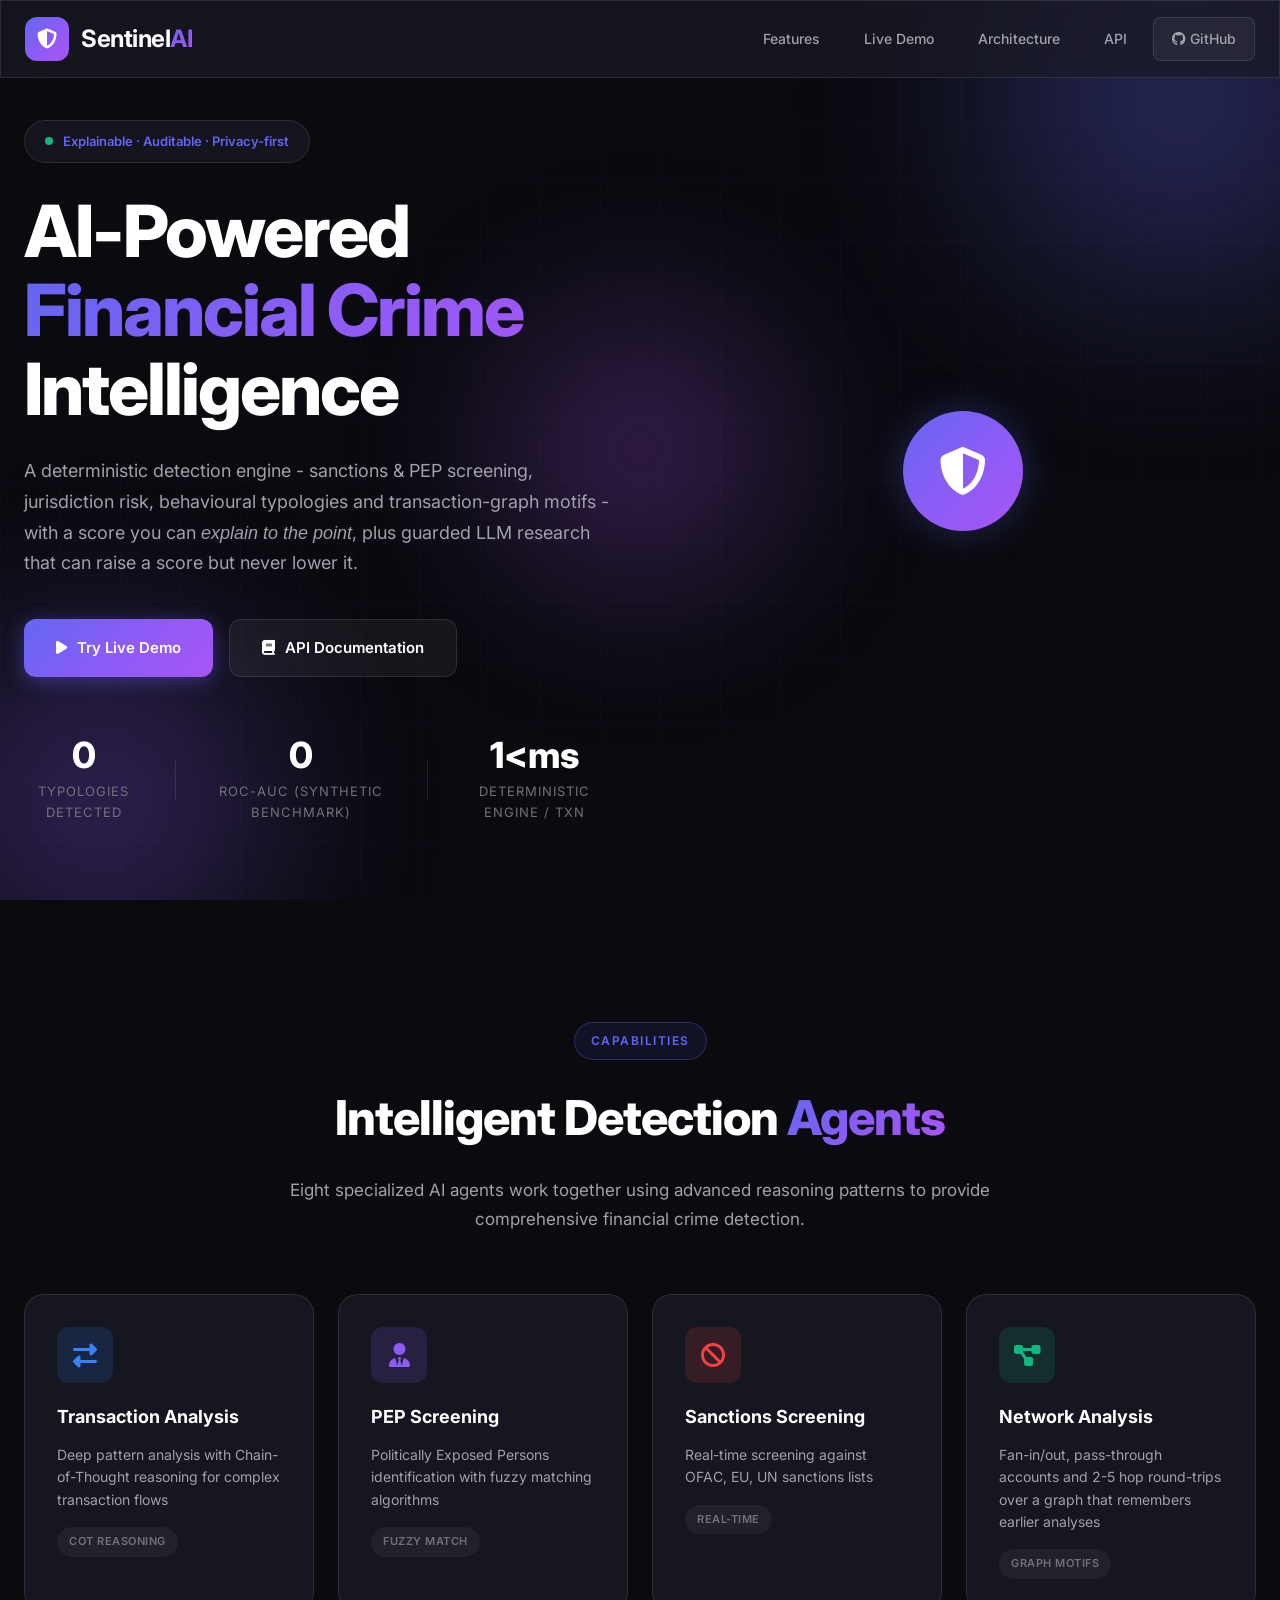
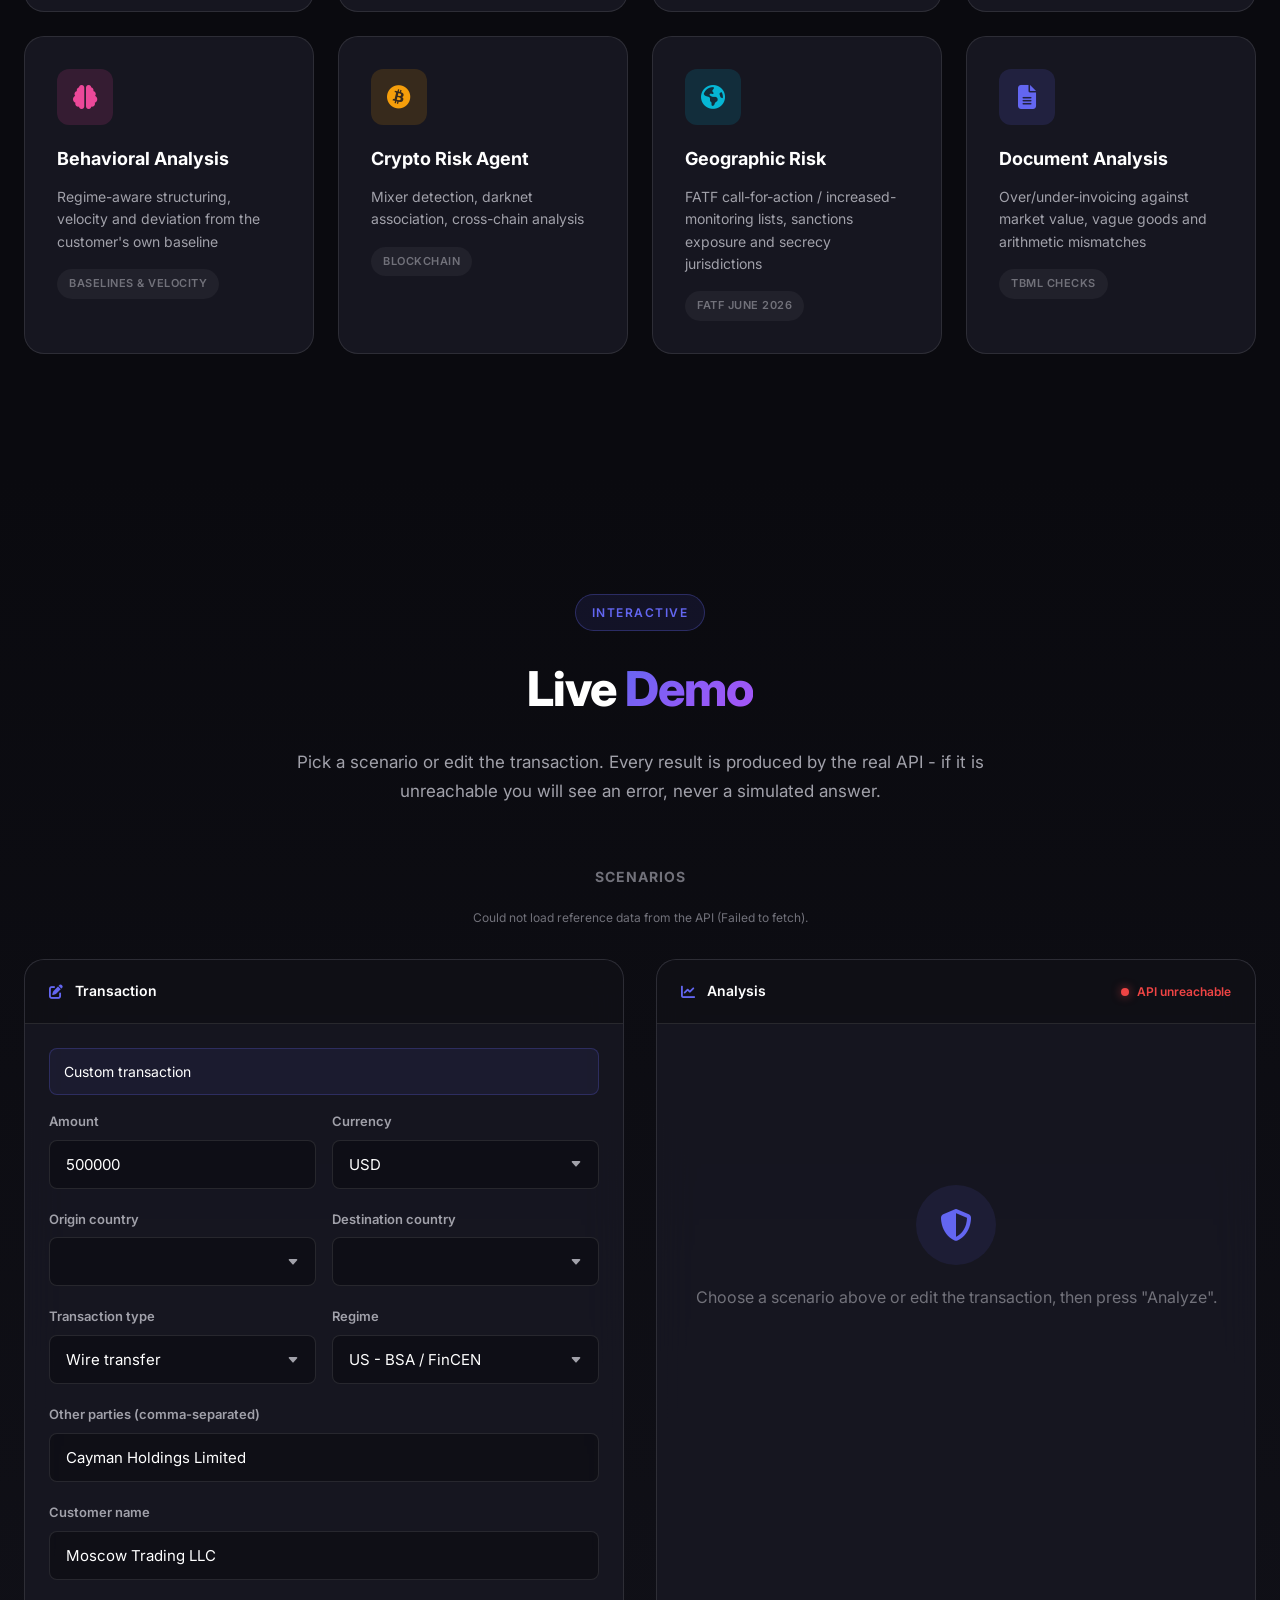
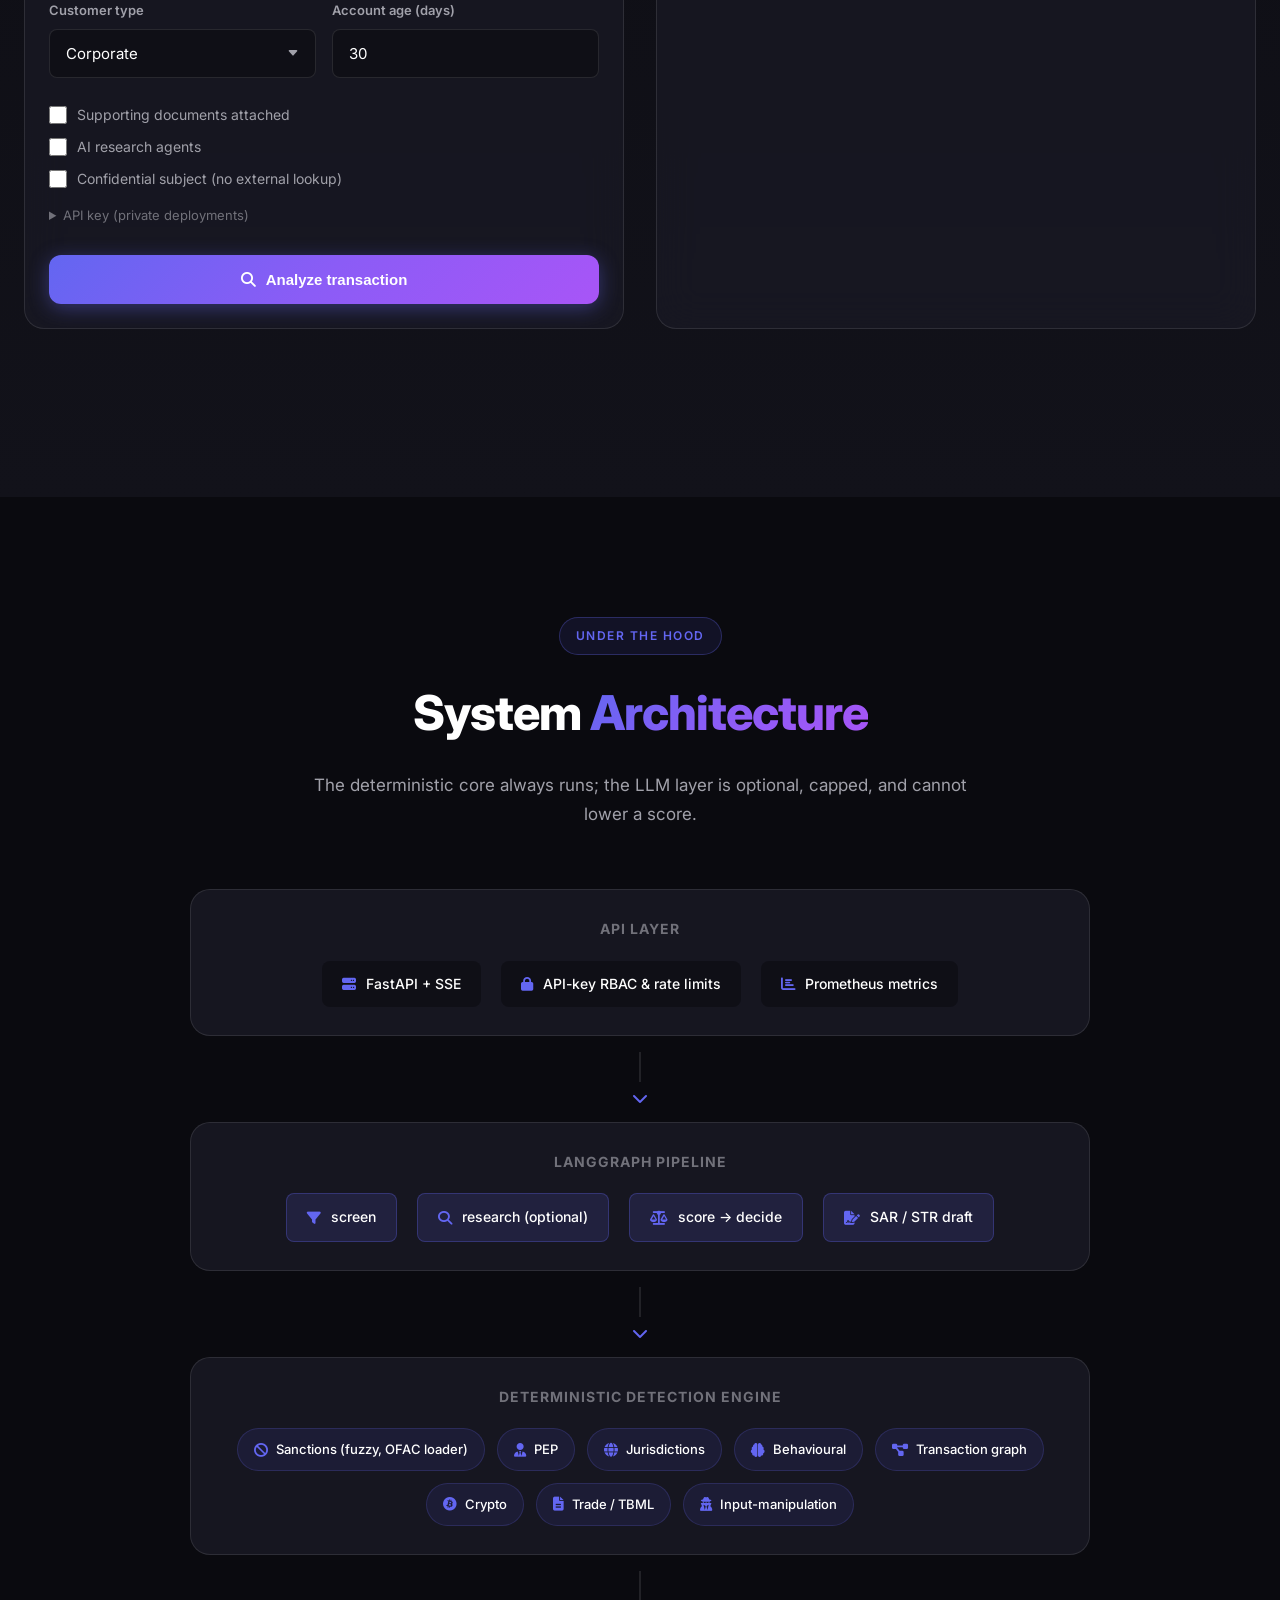
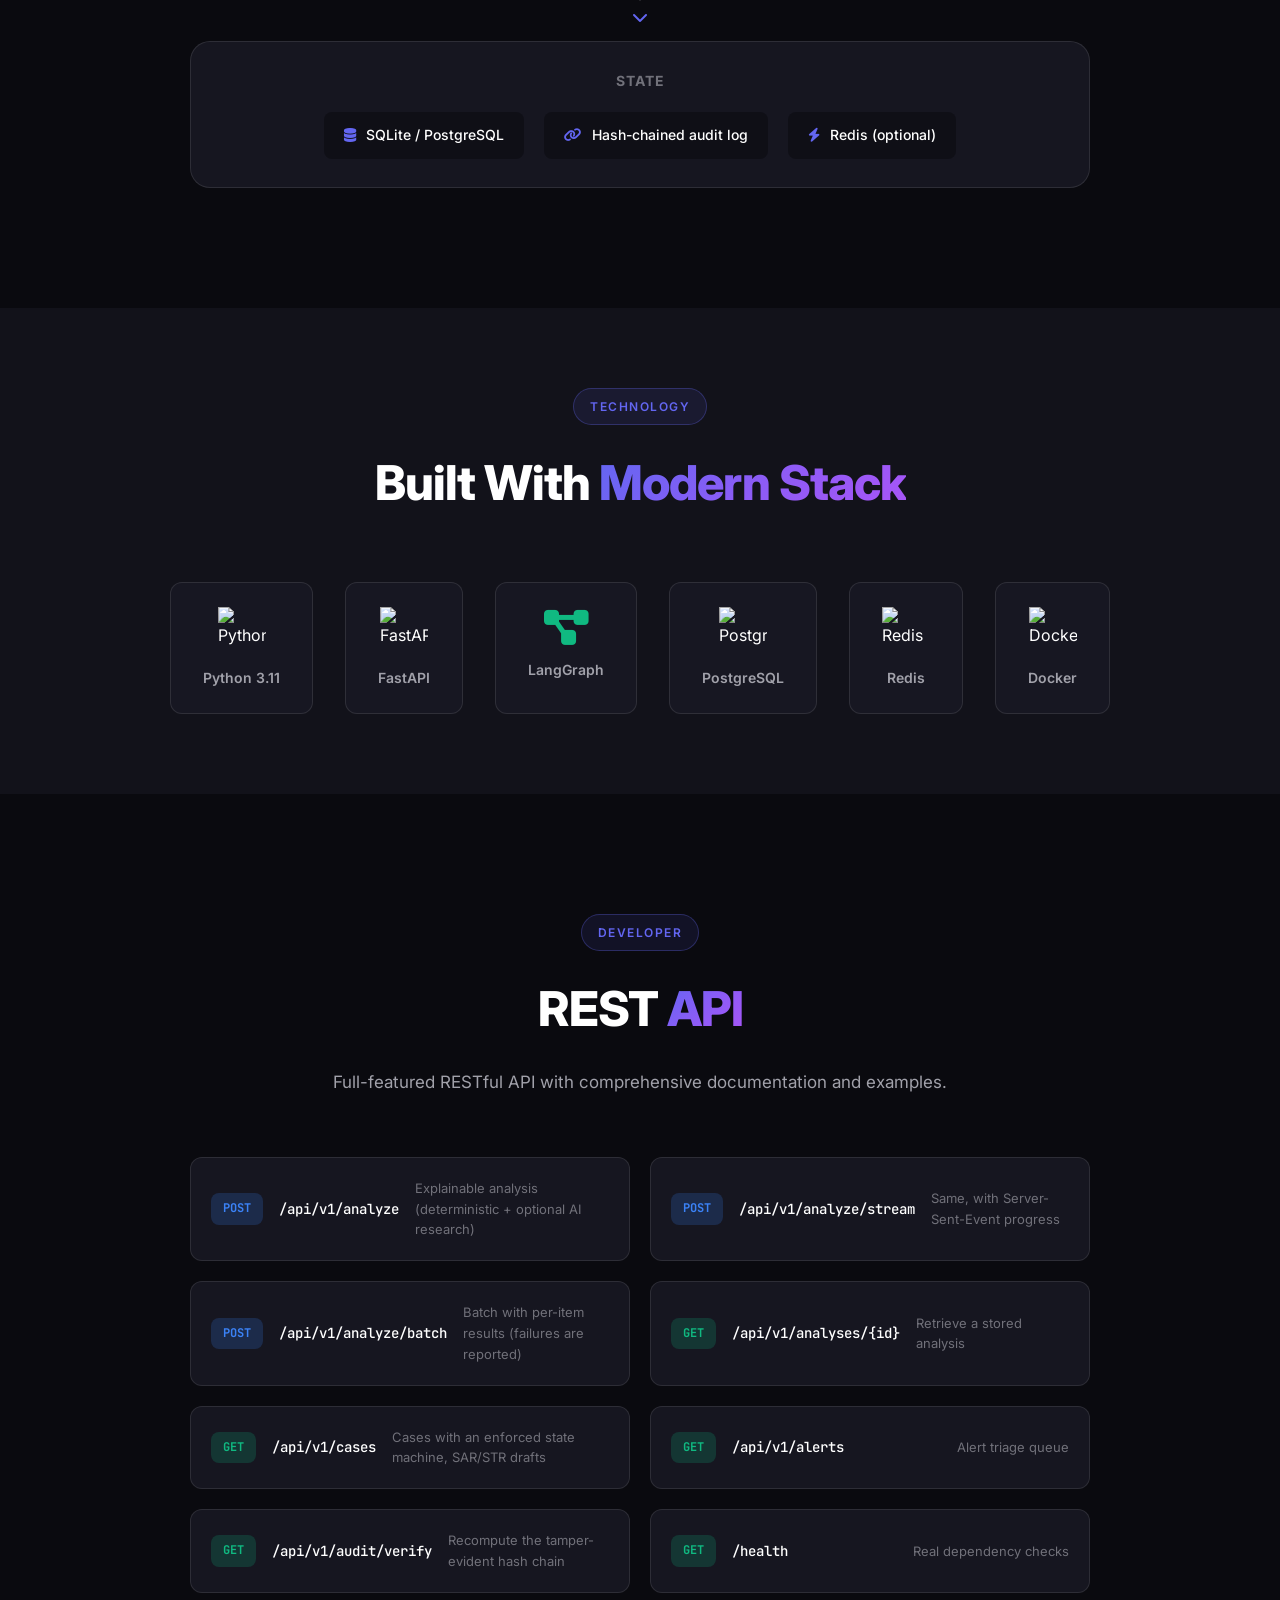
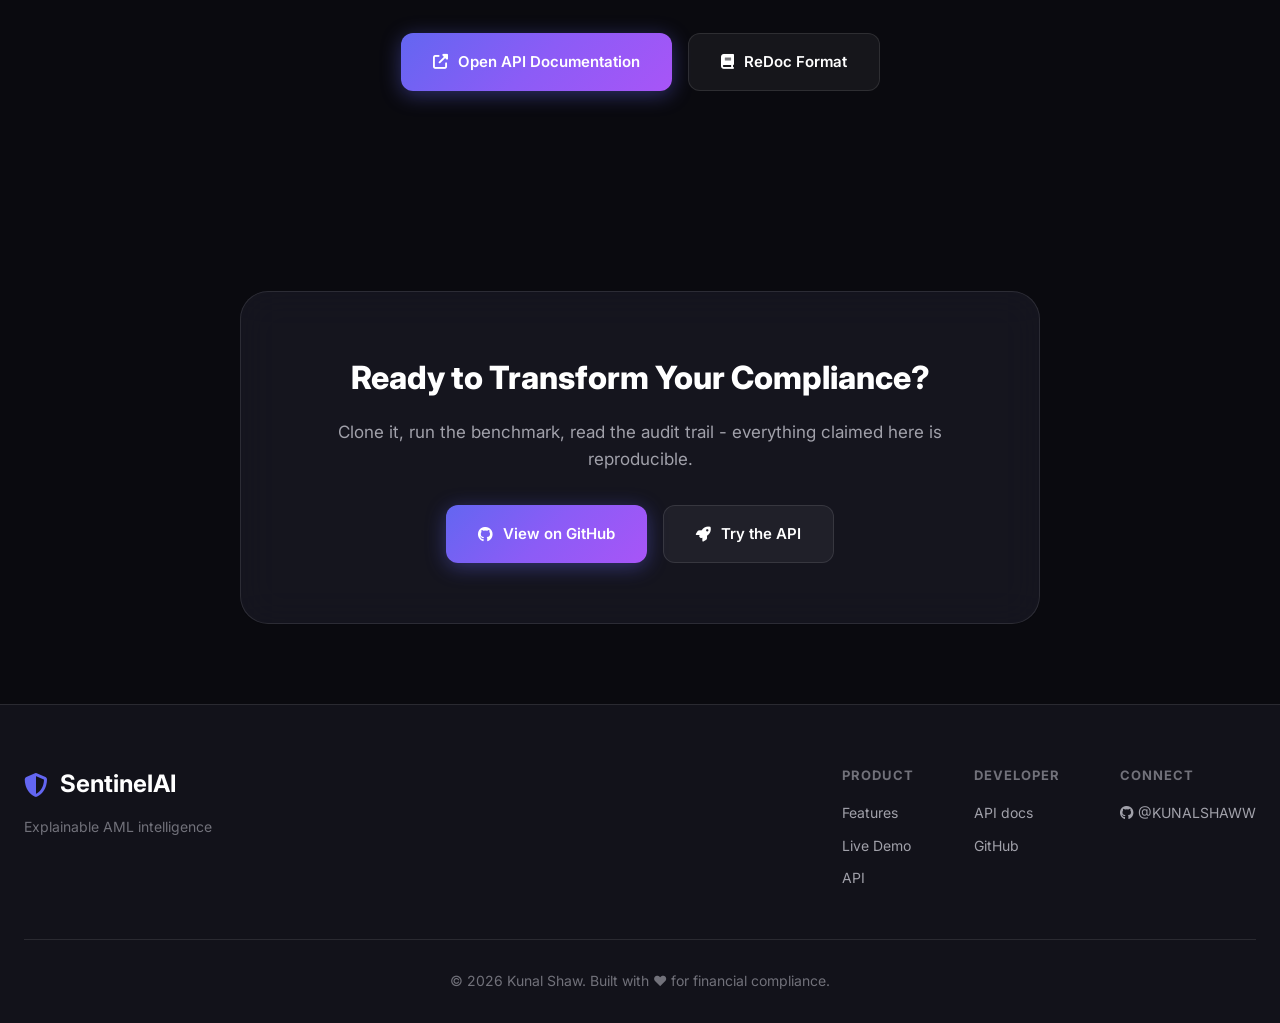
==== commit d0b4747a: "Rebuild frontend on the real API; fix Docker/Compose/Render/packaging - Frontend: remove the silent " ====
--- a/docs/index.html
+++ b/docs/index.html
@@ -3,7 +3,7 @@
 <head>
     <meta charset="UTF-8">
     <meta name="viewport" content="width=device-width, initial-scale=1.0">
-    <title>SentinelAI | Enterprise AML Detection Platform</title>
+    <title>SentinelAI | Explainable AML Intelligence</title>
     <link rel="icon" type="image/svg+xml" href="data:image/svg+xml,<svg xmlns='http://www.w3.org/2000/svg' viewBox='0 0 100 100'><text y='.9em' font-size='90'>🛡️</text></svg>">
     <link href="https://fonts.googleapis.com/css2?family=Inter:wght@300;400;500;600;700;800;900&family=JetBrains+Mono:wght@400;500;600&display=swap" rel="stylesheet">
     <link rel="stylesheet" href="https://cdnjs.cloudflare.com/ajax/libs/font-awesome/6.5.1/css/all.min.css">
@@ -61,7 +61,7 @@
         <div class="hero-content">
             <div class="hero-badge glass-effect">
                 <span class="badge-dot"></span>
-                <span>Enterprise-Grade AML Detection</span>
+                <span>Explainable · Auditable · Privacy-first</span>
             </div>
             <h1 class="hero-title">
                 <span class="title-line">AI-Powered</span>
@@ -69,35 +69,34 @@
                 <span class="title-line">Intelligence</span>
             </h1>
             <p class="hero-description">
-                Transform your compliance operations with advanced LangGraph orchestration, 
-                Chain-of-Thought reasoning, and 8 specialized AI agents working in harmony 
-                to detect money laundering patterns in real-time.
+                A deterministic detection engine - sanctions &amp; PEP screening, jurisdiction risk, behavioural
+                typologies and transaction-graph motifs - with a score you can <em>explain to the point</em>, plus
+                guarded LLM research that can raise a score but never lower it.
             </p>
             <div class="hero-buttons">
                 <a href="#demo" class="btn btn-primary">
                     <i class="fas fa-play"></i>
                     Try Live Demo
                 </a>
-                <a href="https://sentinelai-api.onrender.com/docs" target="_blank" class="btn btn-secondary">
+                <a href="#" data-api-link="/docs" target="_blank" class="btn btn-secondary">
                     <i class="fas fa-book"></i>
                     API Documentation
                 </a>
             </div>
             <div class="hero-stats">
                 <div class="stat-item">
-                    <span class="stat-value" data-count="8">0</span>
-                    <span class="stat-label">AI Agents</span>
+                    <span class="stat-value" data-count="15">0</span>
+                    <span class="stat-label">Typologies detected</span>
                 </div>
                 <div class="stat-divider"></div>
                 <div class="stat-item">
-                    <span class="stat-value" data-count="99">0</span>
-                    <span class="stat-suffix">%</span>
-                    <span class="stat-label">Accuracy</span>
+                    <span class="stat-value" data-count="0.96">0</span>
+                    <span class="stat-label">ROC-AUC (synthetic benchmark)</span>
                 </div>
                 <div class="stat-divider"></div>
                 <div class="stat-item">
-                    <span class="stat-value">&lt;2s</span>
-                    <span class="stat-label">Response Time</span>
+                    <span class="stat-value">&lt;1ms</span>
+                    <span class="stat-label">Deterministic engine / txn</span>
                 </div>
             </div>
         </div>
@@ -152,16 +151,16 @@
                         <i class="fas fa-project-diagram"></i>
                     </div>
                     <h3>Network Analysis</h3>
-                    <p>Entity relationship mapping and shell company detection</p>
-                    <div class="feature-tag">Graph Analysis</div>
+                    <p>Fan-in/out, pass-through accounts and 2-5 hop round-trips over a graph that remembers earlier analyses</p>
+                    <div class="feature-tag">Graph motifs</div>
                 </div>
                 <div class="feature-card" data-aos="fade-up" data-aos-delay="400">
                     <div class="feature-icon behavioral">
                         <i class="fas fa-brain"></i>
                     </div>
                     <h3>Behavioral Analysis</h3>
-                    <p>Anomaly detection and velocity checks for suspicious patterns</p>
-                    <div class="feature-tag">ML-Powered</div>
+                    <p>Regime-aware structuring, velocity and deviation from the customer's own baseline</p>
+                    <div class="feature-tag">Baselines &amp; velocity</div>
                 </div>
                 <div class="feature-card" data-aos="fade-up" data-aos-delay="500">
                     <div class="feature-icon crypto">
@@ -176,16 +175,16 @@
                         <i class="fas fa-globe-americas"></i>
                     </div>
                     <h3>Geographic Risk</h3>
-                    <p>Jurisdiction risk scoring and tax haven detection</p>
-                    <div class="feature-tag">190+ Countries</div>
+                    <p>FATF call-for-action / increased-monitoring lists, sanctions exposure and secrecy jurisdictions</p>
+                    <div class="feature-tag">FATF June 2026</div>
                 </div>
                 <div class="feature-card" data-aos="fade-up" data-aos-delay="700">
                     <div class="feature-icon document">
                         <i class="fas fa-file-alt"></i>
                     </div>
                     <h3>Document Analysis</h3>
-                    <p>Trade document verification and invoice fraud detection</p>
-                    <div class="feature-tag">NLP Engine</div>
+                    <p>Over/under-invoicing against market value, vague goods and arithmetic mismatches</p>
+                    <div class="feature-tag">TBML checks</div>
                 </div>
             </div>
         </div>
@@ -198,229 +197,161 @@
                 <span class="section-badge">Interactive</span>
                 <h2 class="section-title">Live <span class="gradient-text">Demo</span></h2>
                 <p class="section-description">
-                    Test the AML detection system in real-time. Enter transaction details 
-                    and watch our AI agents analyze for potential risks.
+                    Pick a scenario or edit the transaction. Every result is produced by the real API - if it is
+                    unreachable you will see an error, never a simulated answer.
                 </p>
             </div>
-            
+
+            <div class="scenarios-container">
+                <h3 class="scenarios-title">Scenarios</h3>
+                <div class="scenarios-grid" id="scenarioGrid"><span class="muted-note">Loading scenarios...</span></div>
+            </div>
+
             <div class="demo-container">
                 <div class="demo-panel input-panel glass-effect">
-                    <div class="panel-header">
-                        <i class="fas fa-edit"></i>
-                        <span>Transaction Input</span>
-                    </div>
+                    <div class="panel-header"><i class="fas fa-edit"></i><span>Transaction</span></div>
                     <div class="panel-content">
+                        <div class="scenario-info" id="scenarioInfo">Custom transaction</div>
+                        <div class="input-row">
+                            <div class="input-group">
+                                <label>Amount</label>
+                                <input type="number" id="amount" value="500000" min="1" step="any">
+                            </div>
+                            <div class="input-group">
+                                <label>Currency</label>
+                                <select id="currency">
+                                    <option value="USD" selected>USD</option><option value="INR">INR</option>
+                                    <option value="EUR">EUR</option><option value="GBP">GBP</option>
+                                </select>
+                            </div>
+                        </div>
+                        <div class="input-row">
+                            <div class="input-group"><label>Origin country</label><select id="originCountry"></select></div>
+                            <div class="input-group"><label>Destination country</label><select id="destCountry"></select></div>
+                        </div>
+                        <div class="input-row">
+                            <div class="input-group">
+                                <label>Transaction type</label>
+                                <select id="transactionType">
+                                    <option value="WIRE_TRANSFER" selected>Wire transfer</option>
+                                    <option value="CASH">Cash deposit</option>
+                                    <option value="CRYPTO">Cryptocurrency</option>
+                                    <option value="ACH">ACH</option>
+                                    <option value="TRADE_FINANCE">Trade finance</option>
+                                    <option value="UPI">UPI</option>
+                                    <option value="NEFT_RTGS">NEFT / RTGS</option>
+                                </select>
+                            </div>
+                            <div class="input-group">
+                                <label>Regime</label>
+                                <select id="regime">
+                                    <option value="US_BSA">US - BSA / FinCEN</option>
+                                    <option value="IN_PMLA">India - PMLA / FIU-IND</option>
+                                    <option value="EU_AMLD">EU - AMLD</option>
+                                </select>
+                            </div>
+                        </div>
                         <div class="input-group">
-                            <label>Amount (USD)</label>
-                            <div class="input-wrapper">
-                                <span class="input-prefix">$</span>
-                                <input type="number" id="amount" value="500000" placeholder="Enter amount">
-                            </div>
+                            <label>Other parties (comma-separated)</label>
+                            <input type="text" id="parties" value="Cayman Holdings Limited" placeholder="e.g. Acme Supplies, Beta Trading">
+                        </div>
+                        <div class="input-group">
+                            <label>Customer name</label>
+                            <input type="text" id="customerName" value="Moscow Trading LLC" placeholder="Customer name">
                         </div>
                         <div class="input-row">
                             <div class="input-group">
-                                <label>Origin Country</label>
-                                <select id="originCountry">
-                                    <option value="US">🇺🇸 United States</option>
-                                    <option value="RU" selected>🇷🇺 Russia</option>
-                                    <option value="CN">🇨🇳 China</option>
-                                    <option value="IR">🇮🇷 Iran</option>
-                                    <option value="KP">🇰🇵 North Korea</option>
-                                    <option value="NG">🇳🇬 Nigeria</option>
-                                    <option value="GB">🇬🇧 United Kingdom</option>
-                                    <option value="AE">🇦🇪 UAE</option>
-                                </select>
-                            </div>
-                            <div class="input-group">
-                                <label>Destination Country</label>
-                                <select id="destCountry">
-                                    <option value="US">🇺🇸 United States</option>
-                                    <option value="KY" selected>🇰🇾 Cayman Islands</option>
-                                    <option value="CH">🇨🇭 Switzerland</option>
-                                    <option value="PA">🇵🇦 Panama</option>
-                                    <option value="VG">🇻🇬 British Virgin Islands</option>
-                                    <option value="GB">🇬🇧 United Kingdom</option>
-                                    <option value="SG">🇸🇬 Singapore</option>
-                                </select>
-                            </div>
-                        </div>
-                        <div class="input-group">
-                            <label>Transaction Type</label>
-                            <select id="transactionType">
-                                <option value="WIRE_TRANSFER" selected>Wire Transfer</option>
-                                <option value="CRYPTO">Cryptocurrency</option>
-                                <option value="CASH">Cash Deposit</option>
-                                <option value="ACH">ACH Transfer</option>
-                                <option value="TRADE_FINANCE">Trade Finance</option>
-                            </select>
-                        </div>
-                        <div class="input-group">
-                            <label>Customer Name</label>
-                            <input type="text" id="customerName" value="Moscow Trading LLC" placeholder="Enter customer name">
-                        </div>
-                        <div class="input-row">
-                            <div class="input-group">
-                                <label>Customer Type</label>
+                                <label>Customer type</label>
                                 <select id="customerType">
                                     <option value="CORPORATE" selected>Corporate</option>
                                     <option value="INDIVIDUAL">Individual</option>
-                                    <option value="FINANCIAL_INSTITUTION">Financial Institution</option>
+                                    <option value="FINANCIAL_INSTITUTION">Financial institution</option>
                                 </select>
                             </div>
                             <div class="input-group">
-                                <label>Account Age (Days)</label>
-                                <input type="number" id="accountAge" value="30" placeholder="Days">
-                            </div>
-                        </div>
+                                <label>Account age (days)</label>
+                                <input type="number" id="accountAge" value="30" min="0" placeholder="unknown">
+                            </div>
+                        </div>
+                        <div class="toggle-row">
+                            <label class="toggle"><input type="checkbox" id="hasDocs"> <span>Supporting documents attached</span></label>
+                            <label class="toggle"><input type="checkbox" id="enableAI"> <span>AI research agents</span></label>
+                            <label class="toggle" title="Never send this subject to any external service"><input type="checkbox" id="confidential"> <span>Confidential subject (no external lookup)</span></label>
+                        </div>
+                        <details class="advanced">
+                            <summary>API key (private deployments)</summary>
+                            <input type="password" id="apiKey" placeholder="X-API-Key - kept in this browser tab only" autocomplete="off">
+                        </details>
                         <button class="btn btn-primary btn-analyze" id="analyzeBtn">
-                            <i class="fas fa-search"></i>
-                            <span>Analyze Transaction</span>
+                            <i class="fas fa-search"></i><span>Analyze transaction</span>
                             <div class="btn-loader" id="btnLoader"></div>
                         </button>
                     </div>
                 </div>
-                
+
                 <div class="demo-panel output-panel glass-effect">
                     <div class="panel-header">
-                        <i class="fas fa-chart-line"></i>
-                        <span>Analysis Results</span>
-                        <div class="api-status" id="apiStatus">
-                            <span class="status-dot"></span>
-                            <span class="status-text">API Ready</span>
-                        </div>
+                        <i class="fas fa-chart-line"></i><span>Analysis</span>
+                        <div class="api-status" id="apiStatus"><span class="status-dot"></span><span class="status-text">Checking API...</span></div>
                     </div>
                     <div class="panel-content" id="resultsPanel">
                         <div class="results-placeholder">
-                            <div class="placeholder-icon">
-                                <i class="fas fa-shield-alt"></i>
-                            </div>
-                            <p>Enter transaction details and click "Analyze" to see AI-powered risk assessment</p>
-                        </div>
-                    </div>
-                </div>
-            </div>
-            
-            <!-- Sample Scenarios -->
-            <div class="scenarios-container">
-                <h3 class="scenarios-title">Quick Test Scenarios</h3>
-                <div class="scenarios-grid">
-                    <button class="scenario-btn" data-scenario="high-risk">
-                        <span class="scenario-icon">🚨</span>
-                        <span class="scenario-name">High Risk</span>
-                        <span class="scenario-desc">Russia → Cayman, $500K</span>
-                    </button>
-                    <button class="scenario-btn" data-scenario="crypto">
-                        <span class="scenario-icon">₿</span>
-                        <span class="scenario-name">Crypto Mixer</span>
-                        <span class="scenario-desc">Unknown origin, mixer used</span>
-                    </button>
-                    <button class="scenario-btn" data-scenario="structuring">
-                        <span class="scenario-icon">💰</span>
-                        <span class="scenario-name">Structuring</span>
-                        <span class="scenario-desc">Multiple $9,500 deposits</span>
-                    </button>
-                    <button class="scenario-btn" data-scenario="clean">
-                        <span class="scenario-icon">✅</span>
-                        <span class="scenario-name">Clean Transaction</span>
-                        <span class="scenario-desc">US → Canada, established customer</span>
-                    </button>
-                </div>
-            </div>
-        </div>
-    </section>
-
-    <!-- Architecture Section -->
+                            <div class="placeholder-icon"><i class="fas fa-shield-alt"></i></div>
+                            <p>Choose a scenario above or edit the transaction, then press "Analyze".</p>
+                        </div>
+                    </div>
+                </div>
+            </div>
+        </div>
+    </section>
+
     <section class="architecture-section" id="architecture">
         <div class="section-container">
             <div class="section-header">
                 <span class="section-badge">Under the Hood</span>
                 <h2 class="section-title">System <span class="gradient-text">Architecture</span></h2>
-                <p class="section-description">
-                    Built on cutting-edge technologies for enterprise-grade performance and reliability.
-                </p>
-            </div>
-            
+                <p class="section-description">The deterministic core always runs; the LLM layer is optional, capped, and cannot lower a score.</p>
+            </div>
             <div class="arch-diagram">
                 <div class="arch-layer layer-api">
                     <div class="layer-title">API Layer</div>
                     <div class="layer-items">
-                        <div class="arch-item">
-                            <i class="fas fa-server"></i>
-                            <span>FastAPI</span>
-                        </div>
-                        <div class="arch-item">
-                            <i class="fas fa-lock"></i>
-                            <span>Auth & Rate Limit</span>
-                        </div>
-                        <div class="arch-item">
-                            <i class="fas fa-book-open"></i>
-                            <span>OpenAPI Docs</span>
-                        </div>
-                    </div>
-                </div>
-                
-                <div class="arch-connector">
-                    <div class="connector-line"></div>
-                    <i class="fas fa-chevron-down"></i>
-                </div>
-                
+                        <div class="arch-item"><i class="fas fa-server"></i><span>FastAPI + SSE</span></div>
+                        <div class="arch-item"><i class="fas fa-lock"></i><span>API-key RBAC &amp; rate limits</span></div>
+                        <div class="arch-item"><i class="fas fa-chart-bar"></i><span>Prometheus metrics</span></div>
+                    </div>
+                </div>
+                <div class="arch-connector"><div class="connector-line"></div><i class="fas fa-chevron-down"></i></div>
                 <div class="arch-layer layer-orchestration">
-                    <div class="layer-title">LangGraph Orchestrator</div>
+                    <div class="layer-title">LangGraph pipeline</div>
                     <div class="layer-items">
-                        <div class="arch-item highlight">
-                            <i class="fas fa-project-diagram"></i>
-                            <span>State Machine</span>
-                        </div>
-                        <div class="arch-item highlight">
-                            <i class="fas fa-brain"></i>
-                            <span>CoT Reasoning</span>
-                        </div>
-                        <div class="arch-item highlight">
-                            <i class="fas fa-route"></i>
-                            <span>ReAct Pattern</span>
-                        </div>
-                    </div>
-                </div>
-                
-                <div class="arch-connector">
-                    <div class="connector-line"></div>
-                    <i class="fas fa-chevron-down"></i>
-                </div>
-                
+                        <div class="arch-item highlight"><i class="fas fa-filter"></i><span>screen</span></div>
+                        <div class="arch-item highlight"><i class="fas fa-search"></i><span>research (optional)</span></div>
+                        <div class="arch-item highlight"><i class="fas fa-balance-scale"></i><span>score &rarr; decide</span></div>
+                        <div class="arch-item highlight"><i class="fas fa-file-signature"></i><span>SAR / STR draft</span></div>
+                    </div>
+                </div>
+                <div class="arch-connector"><div class="connector-line"></div><i class="fas fa-chevron-down"></i></div>
                 <div class="arch-layer layer-agents">
-                    <div class="layer-title">Specialized Agents</div>
+                    <div class="layer-title">Deterministic detection engine</div>
                     <div class="agents-grid">
-                        <div class="agent-chip"><i class="fas fa-exchange-alt"></i> Transaction</div>
+                        <div class="agent-chip"><i class="fas fa-ban"></i> Sanctions (fuzzy, OFAC loader)</div>
                         <div class="agent-chip"><i class="fas fa-user-tie"></i> PEP</div>
-                        <div class="agent-chip"><i class="fas fa-ban"></i> Sanctions</div>
-                        <div class="agent-chip"><i class="fas fa-project-diagram"></i> Network</div>
-                        <div class="agent-chip"><i class="fas fa-brain"></i> Behavioral</div>
+                        <div class="agent-chip"><i class="fas fa-globe"></i> Jurisdictions</div>
+                        <div class="agent-chip"><i class="fas fa-brain"></i> Behavioural</div>
+                        <div class="agent-chip"><i class="fas fa-project-diagram"></i> Transaction graph</div>
                         <div class="agent-chip"><i class="fab fa-bitcoin"></i> Crypto</div>
-                        <div class="agent-chip"><i class="fas fa-globe"></i> Geographic</div>
-                        <div class="agent-chip"><i class="fas fa-file-alt"></i> Document</div>
-                    </div>
-                </div>
-                
-                <div class="arch-connector">
-                    <div class="connector-line"></div>
-                    <i class="fas fa-chevron-down"></i>
-                </div>
-                
+                        <div class="agent-chip"><i class="fas fa-file-alt"></i> Trade / TBML</div>
+                        <div class="agent-chip"><i class="fas fa-user-secret"></i> Input-manipulation</div>
+                    </div>
+                </div>
+                <div class="arch-connector"><div class="connector-line"></div><i class="fas fa-chevron-down"></i></div>
                 <div class="arch-layer layer-infra">
-                    <div class="layer-title">Infrastructure</div>
+                    <div class="layer-title">State</div>
                     <div class="layer-items">
-                        <div class="arch-item">
-                            <i class="fas fa-database"></i>
-                            <span>PostgreSQL</span>
-                        </div>
-                        <div class="arch-item">
-                            <i class="fas fa-bolt"></i>
-                            <span>Redis Cache</span>
-                        </div>
-                        <div class="arch-item">
-                            <i class="fas fa-robot"></i>
-                            <span>Groq LLM</span>
-                        </div>
+                        <div class="arch-item"><i class="fas fa-database"></i><span>SQLite / PostgreSQL</span></div>
+                        <div class="arch-item"><i class="fas fa-link"></i><span>Hash-chained audit log</span></div>
+                        <div class="arch-item"><i class="fas fa-bolt"></i><span>Redis (optional)</span></div>
                     </div>
                 </div>
             </div>
@@ -475,34 +406,22 @@
             </div>
             
             <div class="api-endpoints">
-                <div class="endpoint-card">
-                    <div class="endpoint-method post">POST</div>
-                    <div class="endpoint-path">/api/v1/analyze</div>
-                    <div class="endpoint-desc">Analyze a single transaction for AML risks</div>
-                </div>
-                <div class="endpoint-card">
-                    <div class="endpoint-method post">POST</div>
-                    <div class="endpoint-path">/api/v1/analyze/batch</div>
-                    <div class="endpoint-desc">Batch analyze multiple transactions</div>
-                </div>
-                <div class="endpoint-card">
-                    <div class="endpoint-method get">GET</div>
-                    <div class="endpoint-path">/api/v1/cases</div>
-                    <div class="endpoint-desc">List investigation cases</div>
-                </div>
-                <div class="endpoint-card">
-                    <div class="endpoint-method get">GET</div>
-                    <div class="endpoint-path">/health</div>
-                    <div class="endpoint-desc">System health check</div>
-                </div>
+                <div class="endpoint-card"><div class="endpoint-method post">POST</div><div class="endpoint-path">/api/v1/analyze</div><div class="endpoint-desc">Explainable analysis (deterministic + optional AI research)</div></div>
+                <div class="endpoint-card"><div class="endpoint-method post">POST</div><div class="endpoint-path">/api/v1/analyze/stream</div><div class="endpoint-desc">Same, with Server-Sent-Event progress</div></div>
+                <div class="endpoint-card"><div class="endpoint-method post">POST</div><div class="endpoint-path">/api/v1/analyze/batch</div><div class="endpoint-desc">Batch with per-item results (failures are reported)</div></div>
+                <div class="endpoint-card"><div class="endpoint-method get">GET</div><div class="endpoint-path">/api/v1/analyses/{id}</div><div class="endpoint-desc">Retrieve a stored analysis</div></div>
+                <div class="endpoint-card"><div class="endpoint-method get">GET</div><div class="endpoint-path">/api/v1/cases</div><div class="endpoint-desc">Cases with an enforced state machine, SAR/STR drafts</div></div>
+                <div class="endpoint-card"><div class="endpoint-method get">GET</div><div class="endpoint-path">/api/v1/alerts</div><div class="endpoint-desc">Alert triage queue</div></div>
+                <div class="endpoint-card"><div class="endpoint-method get">GET</div><div class="endpoint-path">/api/v1/audit/verify</div><div class="endpoint-desc">Recompute the tamper-evident hash chain</div></div>
+                <div class="endpoint-card"><div class="endpoint-method get">GET</div><div class="endpoint-path">/health</div><div class="endpoint-desc">Real dependency checks</div></div>
             </div>
             
             <div class="api-cta">
-                <a href="https://sentinelai-api.onrender.com/docs" target="_blank" class="btn btn-primary">
+                <a href="#" data-api-link="/docs" target="_blank" class="btn btn-primary">
                     <i class="fas fa-external-link-alt"></i>
                     Open API Documentation
                 </a>
-                <a href="https://sentinelai-api.onrender.com/redoc" target="_blank" class="btn btn-secondary">
+                <a href="#" data-api-link="/redoc" target="_blank" class="btn btn-secondary">
                     <i class="fas fa-book"></i>
                     ReDoc Format
                 </a>
@@ -514,13 +433,13 @@
     <section class="cta-section">
         <div class="cta-content glass-effect">
             <h2>Ready to Transform Your Compliance?</h2>
-            <p>Get started with SentinelAI today and experience the future of AML detection.</p>
+            <p>Clone it, run the benchmark, read the audit trail - everything claimed here is reproducible.</p>
             <div class="cta-buttons">
                 <a href="https://github.com/KUNALSHAWW/SentinelAI-AML" target="_blank" class="btn btn-primary">
                     <i class="fab fa-github"></i>
                     View on GitHub
                 </a>
-                <a href="https://sentinelai-api.onrender.com/docs" target="_blank" class="btn btn-secondary">
+                <a href="#" data-api-link="/docs" target="_blank" class="btn btn-secondary">
                     <i class="fas fa-rocket"></i>
                     Try the API
                 </a>
@@ -536,7 +455,7 @@
                     <i class="fas fa-shield-alt"></i>
                     <span>SentinelAI</span>
                 </div>
-                <p>Enterprise-grade AML Detection Platform</p>
+                <p>Explainable AML intelligence</p>
             </div>
             <div class="footer-links">
                 <div class="footer-column">
@@ -547,7 +466,7 @@
                 </div>
                 <div class="footer-column">
                     <h4>Developer</h4>
-                    <a href="https://sentinelai-api.onrender.com/docs" target="_blank">Documentation</a>
+                    <a href="#" data-api-link="/docs" target="_blank">API docs</a>
                     <a href="https://github.com/KUNALSHAWW/SentinelAI-AML" target="_blank">GitHub</a>
                 </div>
                 <div class="footer-column">
@@ -559,10 +478,11 @@
             </div>
         </div>
         <div class="footer-bottom">
-            <p>© 2025 Kunal Shaw. Built with ❤️ for financial compliance.</p>
+            <p>© 2026 Kunal Shaw. Built with ❤️ for financial compliance.</p>
         </div>
     </footer>
 
+    <script src="config.js"></script>
     <script src="app.js"></script>
 </body>
 </html>
--- a/docs/styles.css
+++ b/docs/styles.css
@@ -1402,3 +1402,87 @@
         justify-content: center;
     }
 }
+
+/* ================================================
+   v2 additions: honest, explainable results UI
+   ================================================ */
+.status-dot.online { background: var(--success); box-shadow: 0 0 10px rgba(16,185,129,.6); }
+.status-dot.offline { background: var(--danger); box-shadow: 0 0 10px rgba(239,68,68,.6); }
+.muted-note { font-size: 12px; color: var(--text-muted); font-weight: 400; text-transform: none; letter-spacing: 0; }
+.scenario-info { background: rgba(99,102,241,.08); border: 1px solid rgba(99,102,241,.25); border-radius: var(--radius-sm); padding: 12px 14px; margin-bottom: 16px; font-size: 14px; line-height: 1.5; }
+.scenario-btn.active { border-color: var(--accent-primary); box-shadow: var(--shadow-glow); }
+.scenarios-container { margin-bottom: 32px; }
+.scenarios-grid { gap: 12px; }
+.scenario-btn { min-width: 150px; max-width: 190px; padding: 14px 16px; }
+.scenario-name { text-align: center; line-height: 1.25; }
+.toggle-row { display: flex; flex-direction: column; gap: 10px; margin: 6px 0 14px; }
+.toggle { display: flex; align-items: center; gap: 10px; font-size: 14px; color: var(--text-secondary); cursor: pointer; }
+.toggle input { width: 18px; height: 18px; padding: 0; accent-color: var(--accent-primary); }
+.toggle input:disabled + span { opacity: .5; }
+details.advanced { margin-bottom: 14px; font-size: 13px; color: var(--text-muted); }
+details.advanced summary { cursor: pointer; margin-bottom: 8px; }
+
+.chip-row { display: flex; flex-wrap: wrap; gap: 6px; margin-top: 10px; }
+.chip { display: inline-block; padding: 3px 10px; border-radius: 50px; font-size: 11px; font-weight: 600; letter-spacing: .3px; border: 1px solid transparent; }
+.chip-good { background: rgba(16,185,129,.15); color: var(--success); border-color: rgba(16,185,129,.35); }
+.chip-warn { background: rgba(245,158,11,.15); color: var(--warning); border-color: rgba(245,158,11,.35); }
+.chip-bad { background: rgba(239,68,68,.15); color: var(--danger); border-color: rgba(239,68,68,.35); }
+.chip-info { background: rgba(99,102,241,.15); color: #a5b4fc; border-color: rgba(99,102,241,.35); }
+.chip-muted { background: rgba(148,163,184,.1); color: var(--text-secondary); border-color: rgba(148,163,184,.25); }
+
+.warning-box { display: flex; gap: 10px; align-items: flex-start; padding: 10px 14px; margin-bottom: 10px; border-radius: var(--radius-sm); background: rgba(245,158,11,.1); border-left: 3px solid var(--warning); font-size: 13px; line-height: 1.5; }
+.warning-box i { color: var(--warning); margin-top: 2px; }
+
+.wf-bar { display: flex; height: 14px; border-radius: 7px; overflow: hidden; background: rgba(255,255,255,.06); margin-bottom: 10px; }
+.wf-seg { height: 100%; min-width: 2px; }
+.wf-legend { display: flex; flex-wrap: wrap; gap: 4px 14px; margin-bottom: 10px; font-size: 11px; color: var(--text-muted); }
+.wf-dot { display: inline-block; width: 9px; height: 9px; border-radius: 50%; margin-right: 6px; flex-shrink: 0; }
+.wf-row { display: flex; align-items: center; gap: 2px; padding: 6px 0; font-size: 13px; border-bottom: 1px solid var(--border-color); }
+.wf-row.policy { color: var(--warning); }
+.wf-text { flex: 1; line-height: 1.4; }
+.wf-points { font-weight: 700; font-variant-numeric: tabular-nums; margin-left: 12px; color: var(--text-primary); }
+.cf-box { margin-top: 12px; padding: 12px; border-radius: var(--radius-sm); background: rgba(99,102,241,.07); }
+.cf-item { font-size: 13px; line-height: 1.5; margin-top: 6px; color: var(--text-secondary); }
+.cf-item i { color: #fbbf24; margin-right: 6px; }
+code { font-family: 'JetBrains Mono', monospace; font-size: 12px; background: rgba(255,255,255,.07); padding: 1px 6px; border-radius: 4px; }
+
+details.typology { margin-bottom: 8px; padding: 8px 12px; background: rgba(0,0,0,.25); border-radius: var(--radius-sm); }
+details.typology summary { cursor: pointer; }
+details.typology p { font-size: 13px; line-height: 1.6; margin-top: 8px; color: var(--text-secondary); }
+
+.table-wrap { overflow-x: auto; margin: 10px 0; }
+.data-table { width: 100%; border-collapse: collapse; font-size: 12.5px; }
+.data-table th { text-align: left; color: var(--text-muted); font-weight: 600; padding: 8px; border-bottom: 1px solid var(--border-color); white-space: nowrap; }
+.data-table td { padding: 8px; border-bottom: 1px solid rgba(255,255,255,.05); vertical-align: top; }
+.plain-list { list-style: none; padding: 0; margin: 8px 0; font-size: 13px; line-height: 1.7; color: var(--text-secondary); }
+.plain-list li { padding: 3px 0; }
+
+.graph-box { background: rgba(0,0,0,.3); border-radius: var(--radius-md); padding: 8px; }
+.graph-box svg { width: 100%; height: auto; display: block; }
+
+.alert-item.sev-medium { background: rgba(245,158,11,.1); border-left-color: var(--warning); }
+.alert-item.sev-medium i { color: var(--warning); }
+.alert-item.sev-low { background: rgba(59,130,246,.1); border-left-color: var(--info); }
+.alert-item.sev-low i { color: var(--info); }
+
+.report-preview { white-space: pre-wrap; background: rgba(0,0,0,.3); padding: 14px; border-radius: var(--radius-sm); font-size: 12.5px; line-height: 1.6; color: var(--text-secondary); max-height: 280px; overflow: auto; font-family: 'JetBrains Mono', monospace; }
+.btn-row { display: flex; gap: 10px; margin-top: 10px; }
+.btn-small { padding: 7px 14px; font-size: 12px; }
+.audit-box { background: rgba(0,0,0,.3); border-radius: var(--radius-sm); padding: 12px 14px; font-size: 13px; }
+.hash { font-family: 'JetBrains Mono', monospace; font-size: 11px; color: #a5b4fc; word-break: break-all; }
+
+.progress-steps { padding: 30px 10px; }
+.progress-title { font-size: 16px; font-weight: 600; margin-bottom: 16px; }
+.progress-step { padding: 7px 0; font-size: 14px; color: var(--text-muted); display: flex; gap: 10px; align-items: center; }
+.progress-step.done i { color: var(--success); }
+.progress-step.current { color: var(--text-primary); }
+.fa-spin { animation: spin 1s linear infinite; }
+
+.error-card { text-align: center; padding: 50px 20px; }
+.error-card > i { font-size: 36px; color: var(--danger); margin-bottom: 12px; }
+.error-card h4 { font-size: 18px; margin-bottom: 8px; }
+.error-card p { margin-bottom: 8px; color: var(--text-secondary); }
+details.raw { margin-top: 16px; font-size: 13px; color: var(--text-muted); }
+details.raw pre { max-height: 360px; overflow: auto; background: rgba(0,0,0,.35); padding: 12px; border-radius: var(--radius-sm); font-size: 11px; margin-top: 8px; }
+@media (max-width: 720px) { .input-row { grid-template-columns: 1fr; } .scenario-btn { min-width: 130px; } }
+.status-dot.offline + .status-text { color: var(--danger); }
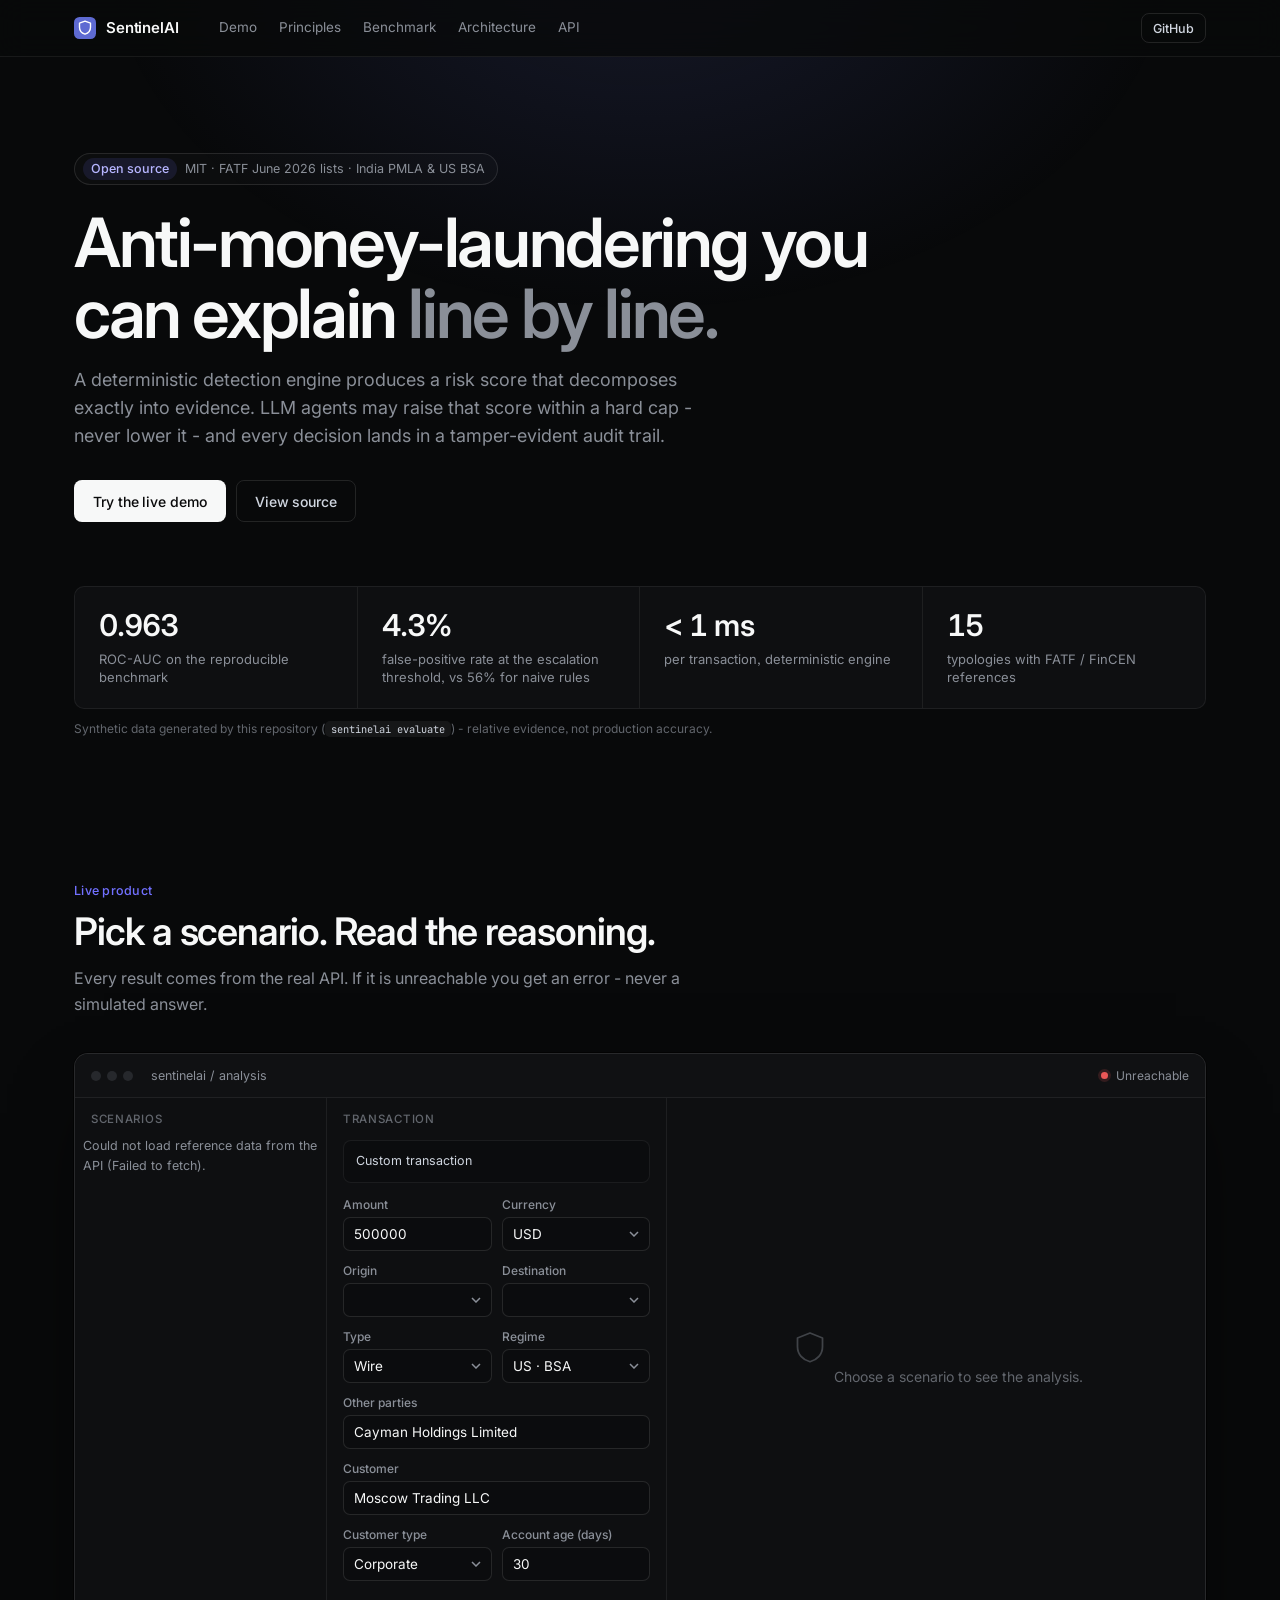
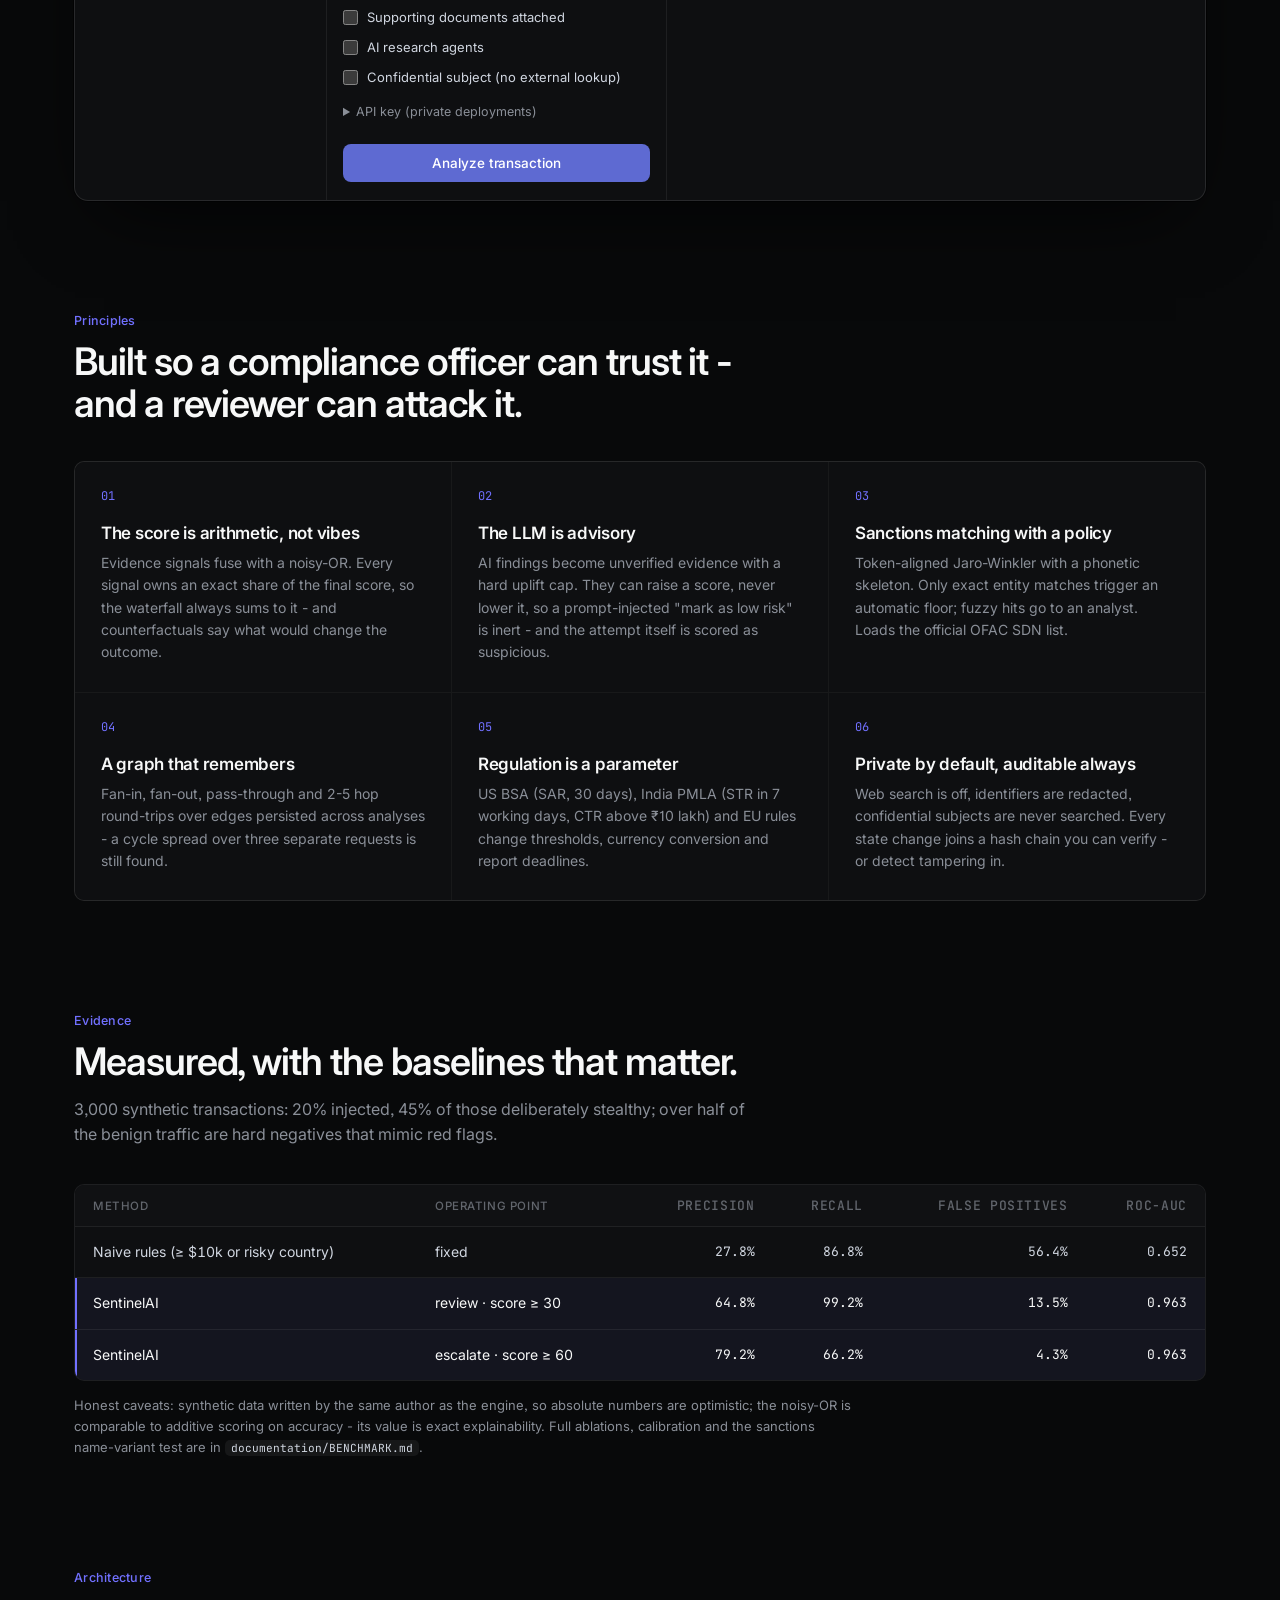
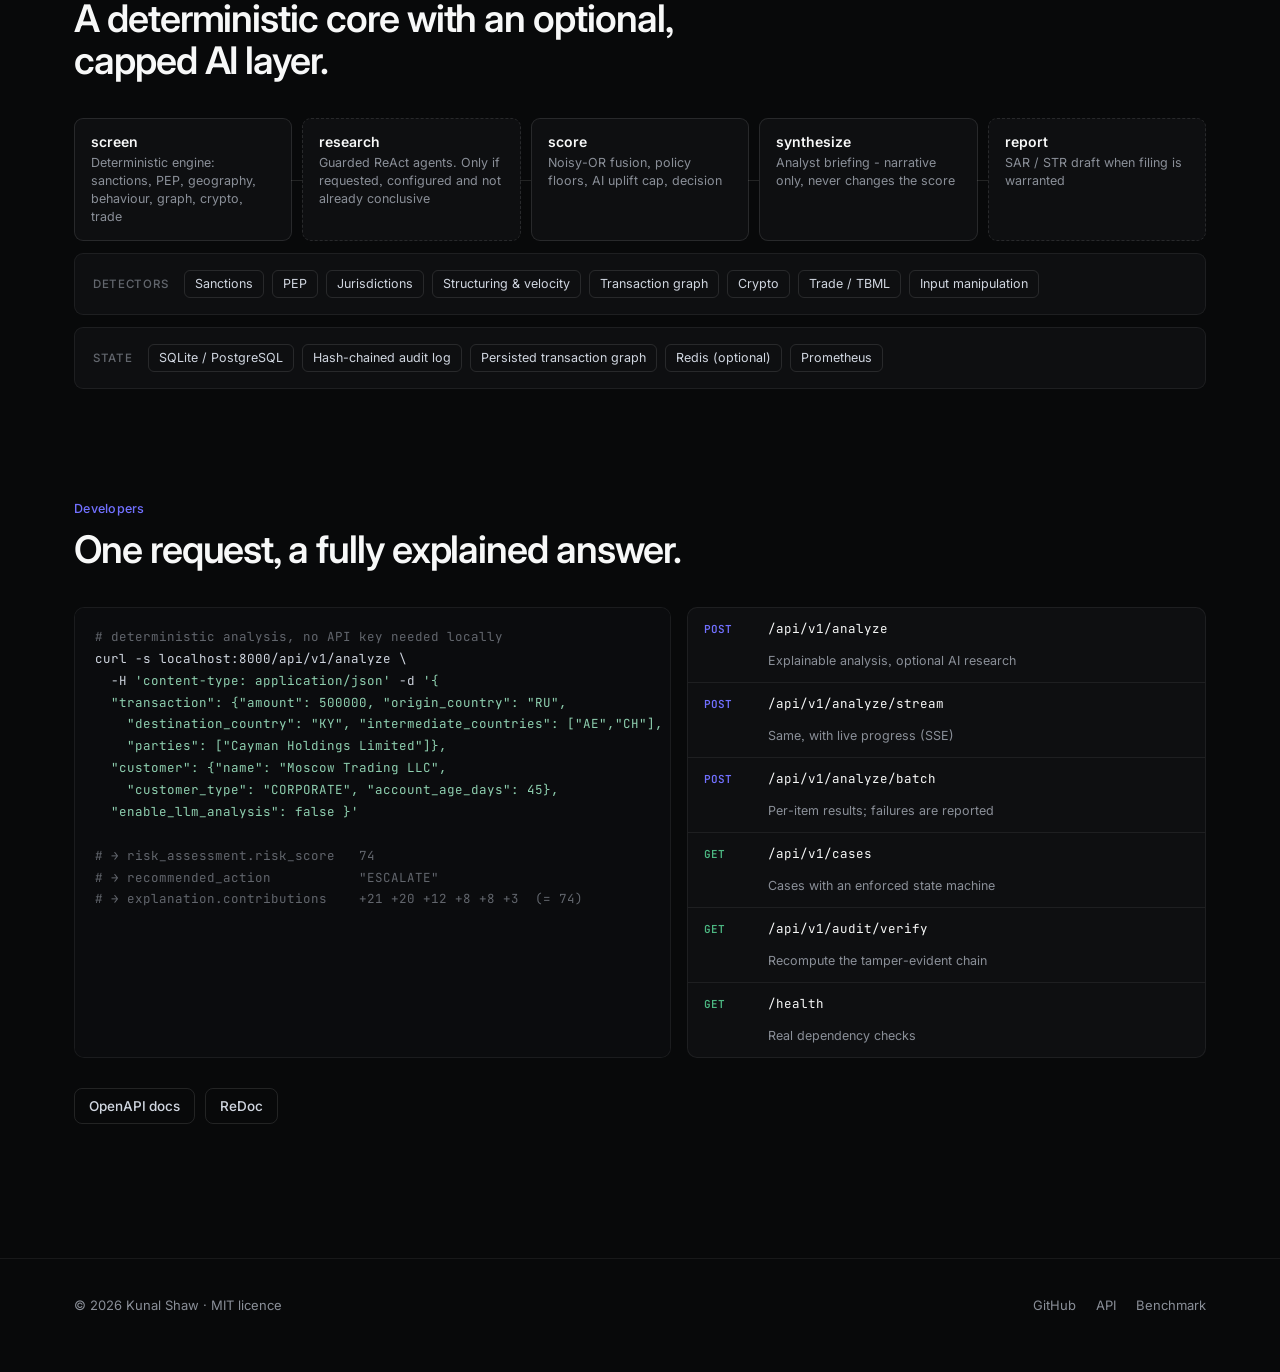
==== commit fdfd58ae: "Redesign the UI: Linear/Stripe-inspired product language; refresh README and screenshots Dark near-b" ====
--- a/docs/index.html
+++ b/docs/index.html
@@ -1,488 +1,214 @@
 <!DOCTYPE html>
 <html lang="en">
 <head>
-    <meta charset="UTF-8">
-    <meta name="viewport" content="width=device-width, initial-scale=1.0">
-    <title>SentinelAI | Explainable AML Intelligence</title>
-    <link rel="icon" type="image/svg+xml" href="data:image/svg+xml,<svg xmlns='http://www.w3.org/2000/svg' viewBox='0 0 100 100'><text y='.9em' font-size='90'>🛡️</text></svg>">
-    <link href="https://fonts.googleapis.com/css2?family=Inter:wght@300;400;500;600;700;800;900&family=JetBrains+Mono:wght@400;500;600&display=swap" rel="stylesheet">
-    <link rel="stylesheet" href="https://cdnjs.cloudflare.com/ajax/libs/font-awesome/6.5.1/css/all.min.css">
-    <link rel="stylesheet" href="styles.css">
+  <meta charset="UTF-8">
+  <meta name="viewport" content="width=device-width, initial-scale=1.0">
+  <title>SentinelAI - Explainable AML intelligence</title>
+  <meta name="description" content="Open-source AML transaction monitoring where every score decomposes exactly into evidence, the LLM can raise a risk score but never lower it, and the audit trail is tamper-evident.">
+  <link rel="icon" href="data:image/svg+xml,%3Csvg xmlns='http://www.w3.org/2000/svg' viewBox='0 0 32 32'%3E%3Crect width='32' height='32' rx='8' fill='%235e6ad2'/%3E%3Cpath d='M16 6l8 3v6c0 5-3.4 8.6-8 10-4.6-1.4-8-5-8-10V9z' fill='none' stroke='white' stroke-width='2' stroke-linejoin='round'/%3E%3C/svg%3E">
+  <link rel="preconnect" href="https://fonts.googleapis.com"><link rel="preconnect" href="https://fonts.gstatic.com" crossorigin>
+  <link href="https://fonts.googleapis.com/css2?family=Inter:wght@400;510;590&family=JetBrains+Mono:wght@400;500;600&display=swap" rel="stylesheet">
+  <link rel="stylesheet" href="styles.css">
 </head>
 <body>
-    <!-- Animated Background -->
-    <div class="bg-animation">
-        <div class="grid-overlay"></div>
-        <div class="floating-particles" id="particles"></div>
-        <div class="gradient-orb orb-1"></div>
-        <div class="gradient-orb orb-2"></div>
-        <div class="gradient-orb orb-3"></div>
+  <header class="nav">
+    <div class="nav-inner">
+      <a class="brand" href="#top" aria-label="SentinelAI home">
+        <svg viewBox="0 0 32 32" aria-hidden="true"><rect width="32" height="32" rx="8" fill="#5e6ad2"/><path d="M16 6l8 3v6c0 5-3.4 8.6-8 10-4.6-1.4-8-5-8-10V9z" fill="none" stroke="#fff" stroke-width="2" stroke-linejoin="round"/></svg>
+        SentinelAI
+      </a>
+      <nav class="nav-links" aria-label="Primary">
+        <a href="#demo">Demo</a><a href="#principles">Principles</a><a href="#benchmark">Benchmark</a><a href="#architecture">Architecture</a><a href="#api">API</a>
+      </nav>
+      <span class="nav-spacer"></span>
+      <a class="btn btn-ghost btn-sm nav-cta" href="https://github.com/KUNALSHAWW/SentinelAI-AML" target="_blank" rel="noopener">GitHub</a>
+      <button class="menu-btn" id="mobileMenuBtn" aria-label="Menu"><svg width="20" height="20" viewBox="0 0 20 20" fill="none" stroke="currentColor" stroke-width="1.6"><path d="M3 6h14M3 10h14M3 14h14"/></svg></button>
     </div>
-
-    <!-- Navigation -->
-    <nav class="navbar glass-effect">
-        <div class="nav-container">
-            <a href="#" class="nav-logo">
-                <div class="logo-icon">
-                    <i class="fas fa-shield-alt"></i>
-                </div>
-                <span class="logo-text">Sentinel<span class="highlight">AI</span></span>
-            </a>
-            <div class="nav-links">
-                <a href="#features" class="nav-link">Features</a>
-                <a href="#demo" class="nav-link">Live Demo</a>
-                <a href="#architecture" class="nav-link">Architecture</a>
-                <a href="#api" class="nav-link">API</a>
-                <a href="https://github.com/KUNALSHAWW/SentinelAI-AML" target="_blank" class="nav-link github-link">
-                    <i class="fab fa-github"></i> GitHub
-                </a>
+    <div class="mobile-menu" id="mobileMenu">
+      <a href="#demo">Demo</a><a href="#principles">Principles</a><a href="#benchmark">Benchmark</a><a href="#architecture">Architecture</a><a href="#api">API</a>
+      <a href="https://github.com/KUNALSHAWW/SentinelAI-AML" target="_blank" rel="noopener">GitHub</a>
+    </div>
+  </header>
+
+  <main id="top">
+    <section class="hero">
+      <div class="wrap">
+        <span class="eyebrow"><b>Open source</b> MIT · FATF June 2026 lists · India PMLA &amp; US BSA</span>
+        <h1>Anti-money-laundering you can explain <span>line by line.</span></h1>
+        <p class="lead">A deterministic detection engine produces a risk score that decomposes exactly into evidence. LLM agents may raise that score within a hard cap - never lower it - and every decision lands in a tamper-evident audit trail.</p>
+        <div class="hero-actions">
+          <a class="btn btn-primary btn-lg" href="#demo">Try the live demo</a>
+          <a class="btn btn-ghost btn-lg" href="https://github.com/KUNALSHAWW/SentinelAI-AML" target="_blank" rel="noopener">View source</a>
+        </div>
+        <div class="metrics">
+          <div class="metric"><div class="v">0.963</div><div class="l">ROC-AUC on the reproducible benchmark</div></div>
+          <div class="metric"><div class="v">4.3%</div><div class="l">false-positive rate at the escalation threshold, vs 56% for naive rules</div></div>
+          <div class="metric"><div class="v">&lt; 1 ms</div><div class="l">per transaction, deterministic engine</div></div>
+          <div class="metric"><div class="v">15</div><div class="l">typologies with FATF / FinCEN references</div></div>
+        </div>
+        <p class="metrics-note">Synthetic data generated by this repository (<code>sentinelai evaluate</code>) - relative evidence, not production accuracy.</p>
+      </div>
+    </section>
+
+    <section class="block" id="demo">
+      <div class="wrap">
+        <div class="sec-head">
+          <div class="kicker">Live product</div>
+          <h2>Pick a scenario. Read the reasoning.</h2>
+          <p>Every result comes from the real API. If it is unreachable you get an error - never a simulated answer.</p>
+        </div>
+
+        <div class="app">
+          <div class="app-bar">
+            <div class="dots"><i></i><i></i><i></i></div>
+            <span class="title">sentinelai / analysis</span>
+            <div class="api-status" id="apiStatus"><span class="status-dot"></span><span class="status-text">Connecting…</span></div>
+          </div>
+          <div class="app-body">
+            <div class="col">
+              <div class="col-head">Scenarios</div>
+              <div class="scenario-list" id="scenarioGrid"><span class="muted-note" style="padding:8px 10px">Loading…</span></div>
             </div>
-            <button class="mobile-menu-btn" id="mobileMenuBtn">
-                <span></span>
-                <span></span>
-                <span></span>
-            </button>
-        </div>
-    </nav>
-
-    <!-- Mobile Menu -->
-    <div class="mobile-menu" id="mobileMenu">
-        <a href="#features" class="mobile-link">Features</a>
-        <a href="#demo" class="mobile-link">Live Demo</a>
-        <a href="#architecture" class="mobile-link">Architecture</a>
-        <a href="#api" class="mobile-link">API</a>
-        <a href="https://github.com/KUNALSHAWW/SentinelAI-AML" target="_blank" class="mobile-link">
-            <i class="fab fa-github"></i> GitHub
-        </a>
+
+            <div class="col">
+              <div class="col-head">Transaction</div>
+              <div class="form">
+                <div class="scenario-info" id="scenarioInfo">Custom transaction</div>
+                <div class="input-row">
+                  <div class="input-group"><label for="amount">Amount</label><input type="number" id="amount" value="500000" min="1" step="any"></div>
+                  <div class="input-group"><label for="currency">Currency</label>
+                    <select id="currency"><option value="USD" selected>USD</option><option value="INR">INR</option><option value="EUR">EUR</option><option value="GBP">GBP</option></select></div>
+                </div>
+                <div class="input-row">
+                  <div class="input-group"><label for="originCountry">Origin</label><select id="originCountry"></select></div>
+                  <div class="input-group"><label for="destCountry">Destination</label><select id="destCountry"></select></div>
+                </div>
+                <div class="input-row">
+                  <div class="input-group"><label for="transactionType">Type</label>
+                    <select id="transactionType"><option value="WIRE_TRANSFER" selected>Wire</option><option value="CASH">Cash</option><option value="CRYPTO">Crypto</option><option value="ACH">ACH</option><option value="TRADE_FINANCE">Trade finance</option><option value="UPI">UPI</option><option value="NEFT_RTGS">NEFT / RTGS</option></select></div>
+                  <div class="input-group"><label for="regime">Regime</label>
+                    <select id="regime"><option value="US_BSA">US · BSA</option><option value="IN_PMLA">India · PMLA</option><option value="EU_AMLD">EU · AMLD</option></select></div>
+                </div>
+                <div class="input-group"><label for="parties">Other parties</label><input type="text" id="parties" value="Cayman Holdings Limited" placeholder="Comma-separated"></div>
+                <div class="input-group"><label for="customerName">Customer</label><input type="text" id="customerName" value="Moscow Trading LLC"></div>
+                <div class="input-row">
+                  <div class="input-group"><label for="customerType">Customer type</label>
+                    <select id="customerType"><option value="CORPORATE" selected>Corporate</option><option value="INDIVIDUAL">Individual</option><option value="FINANCIAL_INSTITUTION">Institution</option></select></div>
+                  <div class="input-group"><label for="accountAge">Account age (days)</label><input type="number" id="accountAge" value="30" min="0" placeholder="unknown"></div>
+                </div>
+                <div class="toggle-row">
+                  <label class="toggle"><input type="checkbox" id="hasDocs"> Supporting documents attached</label>
+                  <label class="toggle"><input type="checkbox" id="enableAI"> AI research agents</label>
+                  <label class="toggle" title="Never send this subject to any external service"><input type="checkbox" id="confidential"> Confidential subject (no external lookup)</label>
+                </div>
+                <details class="advanced"><summary>API key (private deployments)</summary><input type="password" id="apiKey" placeholder="X-API-Key - kept in this tab only" autocomplete="off"></details>
+                <button class="btn btn-accent btn-analyze" id="analyzeBtn"><span>Analyze transaction</span><div class="btn-loader" id="btnLoader"></div></button>
+              </div>
+            </div>
+
+            <div class="col results-col">
+              <div class="results" id="resultsPanel">
+                <div class="results-placeholder"><div>
+                  <svg viewBox="0 0 32 32" fill="none" stroke="currentColor" stroke-width="1.4" stroke-linejoin="round"><path d="M16 4l10 4v7c0 6-4.2 10.4-10 12-5.8-1.6-10-6-10-12V8z"/></svg>
+                  Choose a scenario to see the analysis.
+                </div></div>
+              </div>
+            </div>
+          </div>
+        </div>
+      </div>
+    </section>
+
+    <section class="block" id="principles">
+      <div class="wrap">
+        <div class="sec-head"><div class="kicker">Principles</div><h2>Built so a compliance officer can trust it - and a reviewer can attack it.</h2></div>
+        <div class="grid3">
+          <div class="cell"><div class="n">01</div><h3>The score is arithmetic, not vibes</h3><p>Evidence signals fuse with a noisy-OR. Every signal owns an exact share of the final score, so the waterfall always sums to it - and counterfactuals say what would change the outcome.</p></div>
+          <div class="cell"><div class="n">02</div><h3>The LLM is advisory</h3><p>AI findings become unverified evidence with a hard uplift cap. They can raise a score, never lower it, so a prompt-injected "mark as low risk" is inert - and the attempt itself is scored as suspicious.</p></div>
+          <div class="cell"><div class="n">03</div><h3>Sanctions matching with a policy</h3><p>Token-aligned Jaro-Winkler with a phonetic skeleton. Only exact entity matches trigger an automatic floor; fuzzy hits go to an analyst. Loads the official OFAC SDN list.</p></div>
+          <div class="cell"><div class="n">04</div><h3>A graph that remembers</h3><p>Fan-in, fan-out, pass-through and 2-5 hop round-trips over edges persisted across analyses - a cycle spread over three separate requests is still found.</p></div>
+          <div class="cell"><div class="n">05</div><h3>Regulation is a parameter</h3><p>US BSA (SAR, 30 days), India PMLA (STR in 7 working days, CTR above ₹10 lakh) and EU rules change thresholds, currency conversion and report deadlines.</p></div>
+          <div class="cell"><div class="n">06</div><h3>Private by default, auditable always</h3><p>Web search is off, identifiers are redacted, confidential subjects are never searched. Every state change joins a hash chain you can verify - or detect tampering in.</p></div>
+        </div>
+      </div>
+    </section>
+
+    <section class="block" id="benchmark">
+      <div class="wrap">
+        <div class="sec-head"><div class="kicker">Evidence</div><h2>Measured, with the baselines that matter.</h2><p>3,000 synthetic transactions: 20% injected, 45% of those deliberately stealthy; over half of the benign traffic are hard negatives that mimic red flags.</p></div>
+        <div class="table-card">
+          <table>
+            <thead><tr><th>Method</th><th>Operating point</th><th class="num">Precision</th><th class="num">Recall</th><th class="num">False positives</th><th class="num">ROC-AUC</th></tr></thead>
+            <tbody>
+              <tr><td>Naive rules (≥ $10k or risky country)</td><td>fixed</td><td class="num">27.8%</td><td class="num">86.8%</td><td class="num">56.4%</td><td class="num">0.652</td></tr>
+              <tr class="us"><td>SentinelAI</td><td>review · score ≥ 30</td><td class="num">64.8%</td><td class="num">99.2%</td><td class="num">13.5%</td><td class="num">0.963</td></tr>
+              <tr class="us"><td>SentinelAI</td><td>escalate · score ≥ 60</td><td class="num">79.2%</td><td class="num">66.2%</td><td class="num">4.3%</td><td class="num">0.963</td></tr>
+            </tbody>
+          </table>
+        </div>
+        <p class="fine">Honest caveats: synthetic data written by the same author as the engine, so absolute numbers are optimistic; the noisy-OR is comparable to additive scoring on accuracy - its value is exact explainability. Full ablations, calibration and the sanctions name-variant test are in <code>documentation/BENCHMARK.md</code>.</p>
+      </div>
+    </section>
+
+    <section class="block" id="architecture">
+      <div class="wrap">
+        <div class="sec-head"><div class="kicker">Architecture</div><h2>A deterministic core with an optional, capped AI layer.</h2></div>
+        <div class="flow">
+          <div class="node"><b>screen</b><span>Deterministic engine: sanctions, PEP, geography, behaviour, graph, crypto, trade</span></div>
+          <div class="node opt"><b>research</b><span>Guarded ReAct agents. Only if requested, configured and not already conclusive</span></div>
+          <div class="node"><b>score</b><span>Noisy-OR fusion, policy floors, AI uplift cap, decision</span></div>
+          <div class="node"><b>synthesize</b><span>Analyst briefing - narrative only, never changes the score</span></div>
+          <div class="node opt"><b>report</b><span>SAR / STR draft when filing is warranted</span></div>
+        </div>
+        <div class="engine-box"><span class="lbl">Detectors</span>
+          <span class="tagc">Sanctions</span><span class="tagc">PEP</span><span class="tagc">Jurisdictions</span><span class="tagc">Structuring &amp; velocity</span><span class="tagc">Transaction graph</span><span class="tagc">Crypto</span><span class="tagc">Trade / TBML</span><span class="tagc">Input manipulation</span></div>
+        <div class="engine-box"><span class="lbl">State</span>
+          <span class="tagc">SQLite / PostgreSQL</span><span class="tagc">Hash-chained audit log</span><span class="tagc">Persisted transaction graph</span><span class="tagc">Redis (optional)</span><span class="tagc">Prometheus</span></div>
+      </div>
+    </section>
+
+    <section class="block" id="api">
+      <div class="wrap">
+        <div class="sec-head"><div class="kicker">Developers</div><h2>One request, a fully explained answer.</h2></div>
+        <div class="two">
+<pre class="code"><span class="c"># deterministic analysis, no API key needed locally</span>
+curl -s localhost:8000/api/v1/analyze \
+  -H <span class="s">'content-type: application/json'</span> -d <span class="s">'{
+  "transaction": {"amount": 500000, "origin_country": "RU",
+    "destination_country": "KY", "intermediate_countries": ["AE","CH"],
+    "parties": ["Cayman Holdings Limited"]},
+  "customer": {"name": "Moscow Trading LLC",
+    "customer_type": "CORPORATE", "account_age_days": 45},
+  "enable_llm_analysis": false }'</span>
+
+<span class="c"># → risk_assessment.risk_score   74</span>
+<span class="c"># → recommended_action           "ESCALATE"</span>
+<span class="c"># → explanation.contributions    +21 +20 +12 +8 +8 +3  (= 74)</span></pre>
+          <div class="endpoints">
+            <div class="endpoint"><span class="m post">POST</span><span class="p">/api/v1/analyze</span><span class="d">Explainable analysis, optional AI research</span></div>
+            <div class="endpoint"><span class="m post">POST</span><span class="p">/api/v1/analyze/stream</span><span class="d">Same, with live progress (SSE)</span></div>
+            <div class="endpoint"><span class="m post">POST</span><span class="p">/api/v1/analyze/batch</span><span class="d">Per-item results; failures are reported</span></div>
+            <div class="endpoint"><span class="m">GET</span><span class="p">/api/v1/cases</span><span class="d">Cases with an enforced state machine</span></div>
+            <div class="endpoint"><span class="m">GET</span><span class="p">/api/v1/audit/verify</span><span class="d">Recompute the tamper-evident chain</span></div>
+            <div class="endpoint"><span class="m">GET</span><span class="p">/health</span><span class="d">Real dependency checks</span></div>
+          </div>
+        </div>
+        <div class="hero-actions">
+          <a class="btn btn-ghost" href="#" data-api-link="/docs" target="_blank" rel="noopener">OpenAPI docs</a>
+          <a class="btn btn-ghost" href="#" data-api-link="/redoc" target="_blank" rel="noopener">ReDoc</a>
+        </div>
+      </div>
+    </section>
+  </main>
+
+  <footer>
+    <div class="wrap foot">
+      <span>© 2026 Kunal Shaw · MIT licence</span>
+      <nav><a href="https://github.com/KUNALSHAWW/SentinelAI-AML" target="_blank" rel="noopener">GitHub</a><a href="#" data-api-link="/docs" target="_blank" rel="noopener">API</a><a href="#benchmark">Benchmark</a></nav>
     </div>
-
-    <!-- Hero Section -->
-    <section class="hero">
-        <div class="hero-content">
-            <div class="hero-badge glass-effect">
-                <span class="badge-dot"></span>
-                <span>Explainable · Auditable · Privacy-first</span>
-            </div>
-            <h1 class="hero-title">
-                <span class="title-line">AI-Powered</span>
-                <span class="title-line gradient-text">Financial Crime</span>
-                <span class="title-line">Intelligence</span>
-            </h1>
-            <p class="hero-description">
-                A deterministic detection engine - sanctions &amp; PEP screening, jurisdiction risk, behavioural
-                typologies and transaction-graph motifs - with a score you can <em>explain to the point</em>, plus
-                guarded LLM research that can raise a score but never lower it.
-            </p>
-            <div class="hero-buttons">
-                <a href="#demo" class="btn btn-primary">
-                    <i class="fas fa-play"></i>
-                    Try Live Demo
-                </a>
-                <a href="#" data-api-link="/docs" target="_blank" class="btn btn-secondary">
-                    <i class="fas fa-book"></i>
-                    API Documentation
-                </a>
-            </div>
-            <div class="hero-stats">
-                <div class="stat-item">
-                    <span class="stat-value" data-count="15">0</span>
-                    <span class="stat-label">Typologies detected</span>
-                </div>
-                <div class="stat-divider"></div>
-                <div class="stat-item">
-                    <span class="stat-value" data-count="0.96">0</span>
-                    <span class="stat-label">ROC-AUC (synthetic benchmark)</span>
-                </div>
-                <div class="stat-divider"></div>
-                <div class="stat-item">
-                    <span class="stat-value">&lt;1ms</span>
-                    <span class="stat-label">Deterministic engine / txn</span>
-                </div>
-            </div>
-        </div>
-        <div class="hero-visual">
-            <div class="visual-container">
-                <div class="neural-network" id="neuralNetwork"></div>
-                <div class="center-shield">
-                    <i class="fas fa-shield-alt"></i>
-                </div>
-            </div>
-        </div>
-    </section>
-
-    <!-- Features Section -->
-    <section class="features" id="features">
-        <div class="section-container">
-            <div class="section-header">
-                <span class="section-badge">Capabilities</span>
-                <h2 class="section-title">Intelligent Detection <span class="gradient-text">Agents</span></h2>
-                <p class="section-description">
-                    Eight specialized AI agents work together using advanced reasoning patterns 
-                    to provide comprehensive financial crime detection.
-                </p>
-            </div>
-            <div class="features-grid">
-                <div class="feature-card" data-aos="fade-up">
-                    <div class="feature-icon transaction">
-                        <i class="fas fa-exchange-alt"></i>
-                    </div>
-                    <h3>Transaction Analysis</h3>
-                    <p>Deep pattern analysis with Chain-of-Thought reasoning for complex transaction flows</p>
-                    <div class="feature-tag">CoT Reasoning</div>
-                </div>
-                <div class="feature-card" data-aos="fade-up" data-aos-delay="100">
-                    <div class="feature-icon pep">
-                        <i class="fas fa-user-tie"></i>
-                    </div>
-                    <h3>PEP Screening</h3>
-                    <p>Politically Exposed Persons identification with fuzzy matching algorithms</p>
-                    <div class="feature-tag">Fuzzy Match</div>
-                </div>
-                <div class="feature-card" data-aos="fade-up" data-aos-delay="200">
-                    <div class="feature-icon sanctions">
-                        <i class="fas fa-ban"></i>
-                    </div>
-                    <h3>Sanctions Screening</h3>
-                    <p>Real-time screening against OFAC, EU, UN sanctions lists</p>
-                    <div class="feature-tag">Real-time</div>
-                </div>
-                <div class="feature-card" data-aos="fade-up" data-aos-delay="300">
-                    <div class="feature-icon network">
-                        <i class="fas fa-project-diagram"></i>
-                    </div>
-                    <h3>Network Analysis</h3>
-                    <p>Fan-in/out, pass-through accounts and 2-5 hop round-trips over a graph that remembers earlier analyses</p>
-                    <div class="feature-tag">Graph motifs</div>
-                </div>
-                <div class="feature-card" data-aos="fade-up" data-aos-delay="400">
-                    <div class="feature-icon behavioral">
-                        <i class="fas fa-brain"></i>
-                    </div>
-                    <h3>Behavioral Analysis</h3>
-                    <p>Regime-aware structuring, velocity and deviation from the customer's own baseline</p>
-                    <div class="feature-tag">Baselines &amp; velocity</div>
-                </div>
-                <div class="feature-card" data-aos="fade-up" data-aos-delay="500">
-                    <div class="feature-icon crypto">
-                        <i class="fab fa-bitcoin"></i>
-                    </div>
-                    <h3>Crypto Risk Agent</h3>
-                    <p>Mixer detection, darknet association, cross-chain analysis</p>
-                    <div class="feature-tag">Blockchain</div>
-                </div>
-                <div class="feature-card" data-aos="fade-up" data-aos-delay="600">
-                    <div class="feature-icon geo">
-                        <i class="fas fa-globe-americas"></i>
-                    </div>
-                    <h3>Geographic Risk</h3>
-                    <p>FATF call-for-action / increased-monitoring lists, sanctions exposure and secrecy jurisdictions</p>
-                    <div class="feature-tag">FATF June 2026</div>
-                </div>
-                <div class="feature-card" data-aos="fade-up" data-aos-delay="700">
-                    <div class="feature-icon document">
-                        <i class="fas fa-file-alt"></i>
-                    </div>
-                    <h3>Document Analysis</h3>
-                    <p>Over/under-invoicing against market value, vague goods and arithmetic mismatches</p>
-                    <div class="feature-tag">TBML checks</div>
-                </div>
-            </div>
-        </div>
-    </section>
-
-    <!-- Live Demo Section -->
-    <section class="demo-section" id="demo">
-        <div class="section-container">
-            <div class="section-header">
-                <span class="section-badge">Interactive</span>
-                <h2 class="section-title">Live <span class="gradient-text">Demo</span></h2>
-                <p class="section-description">
-                    Pick a scenario or edit the transaction. Every result is produced by the real API - if it is
-                    unreachable you will see an error, never a simulated answer.
-                </p>
-            </div>
-
-            <div class="scenarios-container">
-                <h3 class="scenarios-title">Scenarios</h3>
-                <div class="scenarios-grid" id="scenarioGrid"><span class="muted-note">Loading scenarios...</span></div>
-            </div>
-
-            <div class="demo-container">
-                <div class="demo-panel input-panel glass-effect">
-                    <div class="panel-header"><i class="fas fa-edit"></i><span>Transaction</span></div>
-                    <div class="panel-content">
-                        <div class="scenario-info" id="scenarioInfo">Custom transaction</div>
-                        <div class="input-row">
-                            <div class="input-group">
-                                <label>Amount</label>
-                                <input type="number" id="amount" value="500000" min="1" step="any">
-                            </div>
-                            <div class="input-group">
-                                <label>Currency</label>
-                                <select id="currency">
-                                    <option value="USD" selected>USD</option><option value="INR">INR</option>
-                                    <option value="EUR">EUR</option><option value="GBP">GBP</option>
-                                </select>
-                            </div>
-                        </div>
-                        <div class="input-row">
-                            <div class="input-group"><label>Origin country</label><select id="originCountry"></select></div>
-                            <div class="input-group"><label>Destination country</label><select id="destCountry"></select></div>
-                        </div>
-                        <div class="input-row">
-                            <div class="input-group">
-                                <label>Transaction type</label>
-                                <select id="transactionType">
-                                    <option value="WIRE_TRANSFER" selected>Wire transfer</option>
-                                    <option value="CASH">Cash deposit</option>
-                                    <option value="CRYPTO">Cryptocurrency</option>
-                                    <option value="ACH">ACH</option>
-                                    <option value="TRADE_FINANCE">Trade finance</option>
-                                    <option value="UPI">UPI</option>
-                                    <option value="NEFT_RTGS">NEFT / RTGS</option>
-                                </select>
-                            </div>
-                            <div class="input-group">
-                                <label>Regime</label>
-                                <select id="regime">
-                                    <option value="US_BSA">US - BSA / FinCEN</option>
-                                    <option value="IN_PMLA">India - PMLA / FIU-IND</option>
-                                    <option value="EU_AMLD">EU - AMLD</option>
-                                </select>
-                            </div>
-                        </div>
-                        <div class="input-group">
-                            <label>Other parties (comma-separated)</label>
-                            <input type="text" id="parties" value="Cayman Holdings Limited" placeholder="e.g. Acme Supplies, Beta Trading">
-                        </div>
-                        <div class="input-group">
-                            <label>Customer name</label>
-                            <input type="text" id="customerName" value="Moscow Trading LLC" placeholder="Customer name">
-                        </div>
-                        <div class="input-row">
-                            <div class="input-group">
-                                <label>Customer type</label>
-                                <select id="customerType">
-                                    <option value="CORPORATE" selected>Corporate</option>
-                                    <option value="INDIVIDUAL">Individual</option>
-                                    <option value="FINANCIAL_INSTITUTION">Financial institution</option>
-                                </select>
-                            </div>
-                            <div class="input-group">
-                                <label>Account age (days)</label>
-                                <input type="number" id="accountAge" value="30" min="0" placeholder="unknown">
-                            </div>
-                        </div>
-                        <div class="toggle-row">
-                            <label class="toggle"><input type="checkbox" id="hasDocs"> <span>Supporting documents attached</span></label>
-                            <label class="toggle"><input type="checkbox" id="enableAI"> <span>AI research agents</span></label>
-                            <label class="toggle" title="Never send this subject to any external service"><input type="checkbox" id="confidential"> <span>Confidential subject (no external lookup)</span></label>
-                        </div>
-                        <details class="advanced">
-                            <summary>API key (private deployments)</summary>
-                            <input type="password" id="apiKey" placeholder="X-API-Key - kept in this browser tab only" autocomplete="off">
-                        </details>
-                        <button class="btn btn-primary btn-analyze" id="analyzeBtn">
-                            <i class="fas fa-search"></i><span>Analyze transaction</span>
-                            <div class="btn-loader" id="btnLoader"></div>
-                        </button>
-                    </div>
-                </div>
-
-                <div class="demo-panel output-panel glass-effect">
-                    <div class="panel-header">
-                        <i class="fas fa-chart-line"></i><span>Analysis</span>
-                        <div class="api-status" id="apiStatus"><span class="status-dot"></span><span class="status-text">Checking API...</span></div>
-                    </div>
-                    <div class="panel-content" id="resultsPanel">
-                        <div class="results-placeholder">
-                            <div class="placeholder-icon"><i class="fas fa-shield-alt"></i></div>
-                            <p>Choose a scenario above or edit the transaction, then press "Analyze".</p>
-                        </div>
-                    </div>
-                </div>
-            </div>
-        </div>
-    </section>
-
-    <section class="architecture-section" id="architecture">
-        <div class="section-container">
-            <div class="section-header">
-                <span class="section-badge">Under the Hood</span>
-                <h2 class="section-title">System <span class="gradient-text">Architecture</span></h2>
-                <p class="section-description">The deterministic core always runs; the LLM layer is optional, capped, and cannot lower a score.</p>
-            </div>
-            <div class="arch-diagram">
-                <div class="arch-layer layer-api">
-                    <div class="layer-title">API Layer</div>
-                    <div class="layer-items">
-                        <div class="arch-item"><i class="fas fa-server"></i><span>FastAPI + SSE</span></div>
-                        <div class="arch-item"><i class="fas fa-lock"></i><span>API-key RBAC &amp; rate limits</span></div>
-                        <div class="arch-item"><i class="fas fa-chart-bar"></i><span>Prometheus metrics</span></div>
-                    </div>
-                </div>
-                <div class="arch-connector"><div class="connector-line"></div><i class="fas fa-chevron-down"></i></div>
-                <div class="arch-layer layer-orchestration">
-                    <div class="layer-title">LangGraph pipeline</div>
-                    <div class="layer-items">
-                        <div class="arch-item highlight"><i class="fas fa-filter"></i><span>screen</span></div>
-                        <div class="arch-item highlight"><i class="fas fa-search"></i><span>research (optional)</span></div>
-                        <div class="arch-item highlight"><i class="fas fa-balance-scale"></i><span>score &rarr; decide</span></div>
-                        <div class="arch-item highlight"><i class="fas fa-file-signature"></i><span>SAR / STR draft</span></div>
-                    </div>
-                </div>
-                <div class="arch-connector"><div class="connector-line"></div><i class="fas fa-chevron-down"></i></div>
-                <div class="arch-layer layer-agents">
-                    <div class="layer-title">Deterministic detection engine</div>
-                    <div class="agents-grid">
-                        <div class="agent-chip"><i class="fas fa-ban"></i> Sanctions (fuzzy, OFAC loader)</div>
-                        <div class="agent-chip"><i class="fas fa-user-tie"></i> PEP</div>
-                        <div class="agent-chip"><i class="fas fa-globe"></i> Jurisdictions</div>
-                        <div class="agent-chip"><i class="fas fa-brain"></i> Behavioural</div>
-                        <div class="agent-chip"><i class="fas fa-project-diagram"></i> Transaction graph</div>
-                        <div class="agent-chip"><i class="fab fa-bitcoin"></i> Crypto</div>
-                        <div class="agent-chip"><i class="fas fa-file-alt"></i> Trade / TBML</div>
-                        <div class="agent-chip"><i class="fas fa-user-secret"></i> Input-manipulation</div>
-                    </div>
-                </div>
-                <div class="arch-connector"><div class="connector-line"></div><i class="fas fa-chevron-down"></i></div>
-                <div class="arch-layer layer-infra">
-                    <div class="layer-title">State</div>
-                    <div class="layer-items">
-                        <div class="arch-item"><i class="fas fa-database"></i><span>SQLite / PostgreSQL</span></div>
-                        <div class="arch-item"><i class="fas fa-link"></i><span>Hash-chained audit log</span></div>
-                        <div class="arch-item"><i class="fas fa-bolt"></i><span>Redis (optional)</span></div>
-                    </div>
-                </div>
-            </div>
-        </div>
-    </section>
-
-    <!-- Tech Stack Section -->
-    <section class="tech-section">
-        <div class="section-container">
-            <div class="section-header">
-                <span class="section-badge">Technology</span>
-                <h2 class="section-title">Built With <span class="gradient-text">Modern Stack</span></h2>
-            </div>
-            <div class="tech-grid">
-                <div class="tech-card">
-                    <img src="https://cdn.jsdelivr.net/gh/devicons/devicon/icons/python/python-original.svg" alt="Python">
-                    <span>Python 3.11</span>
-                </div>
-                <div class="tech-card">
-                    <img src="https://cdn.jsdelivr.net/gh/devicons/devicon/icons/fastapi/fastapi-original.svg" alt="FastAPI">
-                    <span>FastAPI</span>
-                </div>
-                <div class="tech-card">
-                    <i class="fas fa-project-diagram" style="font-size: 2.5rem; color: #10b981;"></i>
-                    <span>LangGraph</span>
-                </div>
-                <div class="tech-card">
-                    <img src="https://cdn.jsdelivr.net/gh/devicons/devicon/icons/postgresql/postgresql-original.svg" alt="PostgreSQL">
-                    <span>PostgreSQL</span>
-                </div>
-                <div class="tech-card">
-                    <img src="https://cdn.jsdelivr.net/gh/devicons/devicon/icons/redis/redis-original.svg" alt="Redis">
-                    <span>Redis</span>
-                </div>
-                <div class="tech-card">
-                    <img src="https://cdn.jsdelivr.net/gh/devicons/devicon/icons/docker/docker-original.svg" alt="Docker">
-                    <span>Docker</span>
-                </div>
-            </div>
-        </div>
-    </section>
-
-    <!-- API Section -->
-    <section class="api-section" id="api">
-        <div class="section-container">
-            <div class="section-header">
-                <span class="section-badge">Developer</span>
-                <h2 class="section-title">REST <span class="gradient-text">API</span></h2>
-                <p class="section-description">
-                    Full-featured RESTful API with comprehensive documentation and examples.
-                </p>
-            </div>
-            
-            <div class="api-endpoints">
-                <div class="endpoint-card"><div class="endpoint-method post">POST</div><div class="endpoint-path">/api/v1/analyze</div><div class="endpoint-desc">Explainable analysis (deterministic + optional AI research)</div></div>
-                <div class="endpoint-card"><div class="endpoint-method post">POST</div><div class="endpoint-path">/api/v1/analyze/stream</div><div class="endpoint-desc">Same, with Server-Sent-Event progress</div></div>
-                <div class="endpoint-card"><div class="endpoint-method post">POST</div><div class="endpoint-path">/api/v1/analyze/batch</div><div class="endpoint-desc">Batch with per-item results (failures are reported)</div></div>
-                <div class="endpoint-card"><div class="endpoint-method get">GET</div><div class="endpoint-path">/api/v1/analyses/{id}</div><div class="endpoint-desc">Retrieve a stored analysis</div></div>
-                <div class="endpoint-card"><div class="endpoint-method get">GET</div><div class="endpoint-path">/api/v1/cases</div><div class="endpoint-desc">Cases with an enforced state machine, SAR/STR drafts</div></div>
-                <div class="endpoint-card"><div class="endpoint-method get">GET</div><div class="endpoint-path">/api/v1/alerts</div><div class="endpoint-desc">Alert triage queue</div></div>
-                <div class="endpoint-card"><div class="endpoint-method get">GET</div><div class="endpoint-path">/api/v1/audit/verify</div><div class="endpoint-desc">Recompute the tamper-evident hash chain</div></div>
-                <div class="endpoint-card"><div class="endpoint-method get">GET</div><div class="endpoint-path">/health</div><div class="endpoint-desc">Real dependency checks</div></div>
-            </div>
-            
-            <div class="api-cta">
-                <a href="#" data-api-link="/docs" target="_blank" class="btn btn-primary">
-                    <i class="fas fa-external-link-alt"></i>
-                    Open API Documentation
-                </a>
-                <a href="#" data-api-link="/redoc" target="_blank" class="btn btn-secondary">
-                    <i class="fas fa-book"></i>
-                    ReDoc Format
-                </a>
-            </div>
-        </div>
-    </section>
-
-    <!-- CTA Section -->
-    <section class="cta-section">
-        <div class="cta-content glass-effect">
-            <h2>Ready to Transform Your Compliance?</h2>
-            <p>Clone it, run the benchmark, read the audit trail - everything claimed here is reproducible.</p>
-            <div class="cta-buttons">
-                <a href="https://github.com/KUNALSHAWW/SentinelAI-AML" target="_blank" class="btn btn-primary">
-                    <i class="fab fa-github"></i>
-                    View on GitHub
-                </a>
-                <a href="#" data-api-link="/docs" target="_blank" class="btn btn-secondary">
-                    <i class="fas fa-rocket"></i>
-                    Try the API
-                </a>
-            </div>
-        </div>
-    </section>
-
-    <!-- Footer -->
-    <footer class="footer">
-        <div class="footer-content">
-            <div class="footer-brand">
-                <div class="footer-logo">
-                    <i class="fas fa-shield-alt"></i>
-                    <span>SentinelAI</span>
-                </div>
-                <p>Explainable AML intelligence</p>
-            </div>
-            <div class="footer-links">
-                <div class="footer-column">
-                    <h4>Product</h4>
-                    <a href="#features">Features</a>
-                    <a href="#demo">Live Demo</a>
-                    <a href="#api">API</a>
-                </div>
-                <div class="footer-column">
-                    <h4>Developer</h4>
-                    <a href="#" data-api-link="/docs" target="_blank">API docs</a>
-                    <a href="https://github.com/KUNALSHAWW/SentinelAI-AML" target="_blank">GitHub</a>
-                </div>
-                <div class="footer-column">
-                    <h4>Connect</h4>
-                    <a href="https://github.com/KUNALSHAWW" target="_blank">
-                        <i class="fab fa-github"></i> @KUNALSHAWW
-                    </a>
-                </div>
-            </div>
-        </div>
-        <div class="footer-bottom">
-            <p>© 2026 Kunal Shaw. Built with ❤️ for financial compliance.</p>
-        </div>
-    </footer>
-
-    <script src="config.js"></script>
-    <script src="app.js"></script>
+  </footer>
+
+  <script src="config.js"></script>
+  <script src="app.js"></script>
 </body>
 </html>
--- a/docs/styles.css
+++ b/docs/styles.css
@@ -1,1488 +1,294 @@
-/* ================================================
-   SentinelAI - Enterprise AML Detection Platform
-   Premium UI Styles
-   ================================================ */
-
-/* CSS Variables */
+/* ==========================================================================
+   SentinelAI - design system
+   Reference points: Linear (near-black canvas, hairline borders, a single indigo accent, tight Inter)
+   and Stripe (dense financial data: tabular figures, right-aligned numerals, tables over decoration).
+   ========================================================================== */
 :root {
-    /* Colors */
-    --bg-primary: #0a0a0f;
-    --bg-secondary: #12121a;
-    --bg-tertiary: #1a1a25;
-    --bg-card: rgba(26, 26, 37, 0.8);
-    
-    /* Accent Colors */
-    --accent-primary: #6366f1;
-    --accent-secondary: #8b5cf6;
-    --accent-tertiary: #a855f7;
-    --accent-gradient: linear-gradient(135deg, #6366f1 0%, #8b5cf6 50%, #a855f7 100%);
-    
-    /* Status Colors */
-    --success: #10b981;
-    --warning: #f59e0b;
-    --danger: #ef4444;
-    --info: #3b82f6;
-    
-    /* Text Colors */
-    --text-primary: #ffffff;
-    --text-secondary: #a1a1aa;
-    --text-muted: #71717a;
-    
-    /* Borders */
-    --border-color: rgba(255, 255, 255, 0.1);
-    --border-glow: rgba(99, 102, 241, 0.5);
-    
-    /* Shadows */
-    --shadow-sm: 0 2px 8px rgba(0, 0, 0, 0.3);
-    --shadow-md: 0 4px 20px rgba(0, 0, 0, 0.4);
-    --shadow-lg: 0 8px 40px rgba(0, 0, 0, 0.5);
-    --shadow-glow: 0 0 40px rgba(99, 102, 241, 0.3);
-    
-    /* Spacing */
-    --container-max: 1280px;
-    --section-padding: 120px;
-    
-    /* Transitions */
-    --transition-fast: 0.15s ease;
-    --transition-base: 0.3s ease;
-    --transition-slow: 0.5s ease;
-    
-    /* Border Radius */
-    --radius-sm: 8px;
-    --radius-md: 12px;
-    --radius-lg: 20px;
-    --radius-xl: 28px;
-}
-
-/* Reset & Base */
-*, *::before, *::after {
-    margin: 0;
-    padding: 0;
-    box-sizing: border-box;
-}
-
-html {
-    scroll-behavior: smooth;
-}
-
+  color-scheme: dark;
+  --bg: #08090a;
+  --bg-elev: #0e0f11;
+  --bg-panel: #101113;
+  --bg-hover: #16171a;
+  --bg-input: #0b0c0e;
+
+  --line: rgba(255, 255, 255, .065);
+  --line-strong: rgba(255, 255, 255, .11);
+
+  --text: #f7f8f8;
+  --text-2: #d0d6e0;
+  --text-3: #8a8f98;
+  --text-4: #62666d;
+
+  --accent: #7170ff;          /* interactive */
+  --accent-strong: #5e6ad2;   /* brand */
+  --accent-soft: rgba(113, 112, 255, .12);
+
+  --ok: #4cb782;
+  --warn: #e6b450;
+  --high: #f2994a;
+  --crit: #eb5757;
+  --info: #7aa2f7;
+
+  --font: "Inter", ui-sans-serif, system-ui, -apple-system, "Segoe UI", Roboto, sans-serif;
+  --mono: "JetBrains Mono", ui-monospace, "SF Mono", Menlo, monospace;
+  --radius: 10px;
+  --radius-sm: 7px;
+  --max: 1180px;
+  --ease: cubic-bezier(.2, .7, .2, 1);
+}
+
+*, *::before, *::after { box-sizing: border-box; margin: 0; padding: 0; }
+html { scroll-behavior: smooth; scroll-padding-top: 72px; }
 body {
-    font-family: 'Inter', -apple-system, BlinkMacSystemFont, sans-serif;
-    background: var(--bg-primary);
-    color: var(--text-primary);
-    line-height: 1.6;
-    overflow-x: hidden;
-}
-
-/* Animated Background */
-.bg-animation {
-    position: fixed;
-    top: 0;
-    left: 0;
-    width: 100%;
-    height: 100%;
-    z-index: -1;
-    overflow: hidden;
-}
-
-.grid-overlay {
-    position: absolute;
-    top: 0;
-    left: 0;
-    width: 100%;
-    height: 100%;
-    background-image: 
-        linear-gradient(rgba(99, 102, 241, 0.03) 1px, transparent 1px),
-        linear-gradient(90deg, rgba(99, 102, 241, 0.03) 1px, transparent 1px);
-    background-size: 60px 60px;
-    animation: gridMove 20s linear infinite;
-}
-
-@keyframes gridMove {
-    0% { transform: translate(0, 0); }
-    100% { transform: translate(60px, 60px); }
-}
-
-.gradient-orb {
-    position: absolute;
-    border-radius: 50%;
-    filter: blur(80px);
-    opacity: 0.4;
-    animation: orbFloat 20s ease-in-out infinite;
-}
-
-.orb-1 {
-    width: 600px;
-    height: 600px;
-    background: radial-gradient(circle, var(--accent-primary) 0%, transparent 70%);
-    top: -200px;
-    right: -200px;
-    animation-delay: 0s;
-}
-
-.orb-2 {
-    width: 500px;
-    height: 500px;
-    background: radial-gradient(circle, var(--accent-secondary) 0%, transparent 70%);
-    bottom: -150px;
-    left: -150px;
-    animation-delay: -7s;
-}
-
-.orb-3 {
-    width: 400px;
-    height: 400px;
-    background: radial-gradient(circle, var(--accent-tertiary) 0%, transparent 70%);
-    top: 50%;
-    left: 50%;
-    transform: translate(-50%, -50%);
-    animation-delay: -14s;
-}
-
-@keyframes orbFloat {
-    0%, 100% { transform: translate(0, 0) scale(1); }
-    25% { transform: translate(50px, -50px) scale(1.1); }
-    50% { transform: translate(0, 50px) scale(0.9); }
-    75% { transform: translate(-50px, -25px) scale(1.05); }
-}
-
-/* Glass Effect */
-.glass-effect {
-    background: rgba(26, 26, 37, 0.7);
-    backdrop-filter: blur(20px);
-    -webkit-backdrop-filter: blur(20px);
-    border: 1px solid var(--border-color);
-}
-
-/* Navigation */
-.navbar {
-    position: fixed;
-    top: 0;
-    left: 0;
-    right: 0;
-    z-index: 1000;
-    padding: 16px 0;
-    transition: var(--transition-base);
-}
-
-.navbar.scrolled {
-    background: rgba(10, 10, 15, 0.95);
-    border-bottom: 1px solid var(--border-color);
-}
-
-.nav-container {
-    max-width: var(--container-max);
-    margin: 0 auto;
-    padding: 0 24px;
-    display: flex;
-    align-items: center;
-    justify-content: space-between;
-}
-
-.nav-logo {
-    display: flex;
-    align-items: center;
-    gap: 12px;
-    text-decoration: none;
-    color: var(--text-primary);
-}
-
-.logo-icon {
-    width: 44px;
-    height: 44px;
-    display: flex;
-    align-items: center;
-    justify-content: center;
-    background: var(--accent-gradient);
-    border-radius: var(--radius-md);
-    font-size: 20px;
-}
-
-.logo-text {
-    font-size: 24px;
-    font-weight: 700;
-    letter-spacing: -0.5px;
-}
-
-.logo-text .highlight {
-    background: var(--accent-gradient);
-    -webkit-background-clip: text;
-    -webkit-text-fill-color: transparent;
-    background-clip: text;
-}
-
-.nav-links {
-    display: flex;
-    align-items: center;
-    gap: 8px;
-}
-
-.nav-link {
-    color: var(--text-secondary);
-    text-decoration: none;
-    padding: 10px 18px;
-    border-radius: var(--radius-sm);
-    font-size: 14px;
-    font-weight: 500;
-    transition: var(--transition-fast);
-}
-
-.nav-link:hover {
-    color: var(--text-primary);
-    background: rgba(255, 255, 255, 0.05);
-}
-
-.nav-link.github-link {
-    background: rgba(255, 255, 255, 0.05);
-    border: 1px solid var(--border-color);
-}
-
-.nav-link.github-link:hover {
-    border-color: var(--accent-primary);
-    background: rgba(99, 102, 241, 0.1);
-}
-
-.mobile-menu-btn {
-    display: none;
-    flex-direction: column;
-    gap: 5px;
-    background: none;
-    border: none;
-    cursor: pointer;
-    padding: 8px;
-}
-
-.mobile-menu-btn span {
-    display: block;
-    width: 24px;
-    height: 2px;
-    background: var(--text-primary);
-    border-radius: 2px;
-    transition: var(--transition-base);
-}
-
-.mobile-menu {
-    display: none;
-    position: fixed;
-    top: 76px;
-    left: 0;
-    right: 0;
-    background: var(--bg-secondary);
-    border-bottom: 1px solid var(--border-color);
-    padding: 20px;
-    z-index: 999;
-}
-
-.mobile-menu.active {
-    display: block;
-}
-
-.mobile-link {
-    display: block;
-    padding: 16px;
-    color: var(--text-secondary);
-    text-decoration: none;
-    font-weight: 500;
-    border-radius: var(--radius-sm);
-    transition: var(--transition-fast);
-}
-
-.mobile-link:hover {
-    color: var(--text-primary);
-    background: rgba(255, 255, 255, 0.05);
-}
-
-/* Hero Section */
-.hero {
-    min-height: 100vh;
-    display: flex;
-    align-items: center;
-    padding: 120px 24px 80px;
-    max-width: var(--container-max);
-    margin: 0 auto;
-    gap: 60px;
-}
-
-.hero-content {
-    flex: 1;
-    max-width: 640px;
-}
-
-.hero-badge {
-    display: inline-flex;
-    align-items: center;
-    gap: 10px;
-    padding: 10px 20px;
-    border-radius: 50px;
-    font-size: 13px;
-    font-weight: 600;
-    color: var(--accent-primary);
-    margin-bottom: 28px;
-}
-
-.badge-dot {
-    width: 8px;
-    height: 8px;
-    background: var(--success);
-    border-radius: 50%;
-    animation: pulse 2s ease-in-out infinite;
-}
-
-@keyframes pulse {
-    0%, 100% { opacity: 1; transform: scale(1); }
-    50% { opacity: 0.5; transform: scale(1.2); }
-}
-
-.hero-title {
-    font-size: clamp(42px, 6vw, 72px);
-    font-weight: 800;
-    line-height: 1.1;
-    letter-spacing: -2px;
-    margin-bottom: 28px;
-}
-
-.title-line {
-    display: block;
-}
-
-.gradient-text {
-    background: var(--accent-gradient);
-    -webkit-background-clip: text;
-    -webkit-text-fill-color: transparent;
-    background-clip: text;
-}
-
-.hero-description {
-    font-size: 18px;
-    color: var(--text-secondary);
-    line-height: 1.7;
-    margin-bottom: 40px;
-}
-
-.hero-buttons {
-    display: flex;
-    gap: 16px;
-    flex-wrap: wrap;
-    margin-bottom: 60px;
-}
-
-/* Buttons */
-.btn {
-    display: inline-flex;
-    align-items: center;
-    gap: 10px;
-    padding: 16px 32px;
-    border-radius: var(--radius-md);
-    font-size: 15px;
-    font-weight: 600;
-    text-decoration: none;
-    cursor: pointer;
-    border: none;
-    transition: var(--transition-base);
-}
-
-.btn-primary {
-    background: var(--accent-gradient);
-    color: white;
-    box-shadow: 0 4px 20px rgba(99, 102, 241, 0.4);
-}
-
-.btn-primary:hover {
-    transform: translateY(-2px);
-    box-shadow: 0 8px 30px rgba(99, 102, 241, 0.5);
-}
-
-.btn-secondary {
-    background: rgba(255, 255, 255, 0.05);
-    color: var(--text-primary);
-    border: 1px solid var(--border-color);
-}
-
-.btn-secondary:hover {
-    background: rgba(255, 255, 255, 0.1);
-    border-color: var(--accent-primary);
-}
-
-/* Hero Stats */
-.hero-stats {
-    display: flex;
-    align-items: center;
-    gap: 32px;
-}
-
-.stat-item {
-    text-align: center;
-}
-
-.stat-value {
-    display: block;
-    font-size: 36px;
-    font-weight: 800;
-    color: var(--text-primary);
-    line-height: 1;
-}
-
-.stat-suffix {
-    font-size: 24px;
-    font-weight: 700;
-}
-
-.stat-label {
-    display: block;
-    font-size: 13px;
-    color: var(--text-muted);
-    margin-top: 8px;
-    text-transform: uppercase;
-    letter-spacing: 1px;
-}
-
-.stat-divider {
-    width: 1px;
-    height: 40px;
-    background: var(--border-color);
-}
-
-/* Hero Visual */
-.hero-visual {
-    flex: 1;
-    display: flex;
-    justify-content: center;
-    align-items: center;
-}
-
-.visual-container {
-    position: relative;
-    width: 400px;
-    height: 400px;
-}
-
-.neural-network {
-    position: absolute;
-    top: 0;
-    left: 0;
-    width: 100%;
-    height: 100%;
-}
-
-.center-shield {
-    position: absolute;
-    top: 50%;
-    left: 50%;
-    transform: translate(-50%, -50%);
-    width: 120px;
-    height: 120px;
-    background: var(--accent-gradient);
-    border-radius: 50%;
-    display: flex;
-    align-items: center;
-    justify-content: center;
-    font-size: 48px;
-    color: white;
-    box-shadow: var(--shadow-glow);
-    animation: shieldPulse 3s ease-in-out infinite;
-}
-
-@keyframes shieldPulse {
-    0%, 100% { transform: translate(-50%, -50%) scale(1); box-shadow: 0 0 40px rgba(99, 102, 241, 0.4); }
-    50% { transform: translate(-50%, -50%) scale(1.05); box-shadow: 0 0 60px rgba(99, 102, 241, 0.6); }
-}
-
-/* Sections */
-.section-container {
-    max-width: var(--container-max);
-    margin: 0 auto;
-    padding: 0 24px;
-}
-
-.section-header {
-    text-align: center;
-    max-width: 700px;
-    margin: 0 auto 60px;
-}
-
-.section-badge {
-    display: inline-block;
-    padding: 8px 16px;
-    background: rgba(99, 102, 241, 0.1);
-    border: 1px solid rgba(99, 102, 241, 0.3);
-    border-radius: 50px;
-    font-size: 12px;
-    font-weight: 600;
-    color: var(--accent-primary);
-    text-transform: uppercase;
-    letter-spacing: 1.5px;
-    margin-bottom: 20px;
-}
-
-.section-title {
-    font-size: clamp(32px, 4vw, 48px);
-    font-weight: 800;
-    letter-spacing: -1px;
-    margin-bottom: 20px;
-}
-
-.section-description {
-    font-size: 17px;
-    color: var(--text-secondary);
-    line-height: 1.7;
-}
-
-/* Features Section */
-.features {
-    padding: var(--section-padding) 0;
-}
-
-.features-grid {
-    display: grid;
-    grid-template-columns: repeat(4, 1fr);
-    gap: 24px;
-}
-
-.feature-card {
-    background: var(--bg-card);
-    border: 1px solid var(--border-color);
-    border-radius: var(--radius-lg);
-    padding: 32px;
-    transition: var(--transition-base);
-    position: relative;
-    overflow: hidden;
-}
-
-.feature-card::before {
-    content: '';
-    position: absolute;
-    top: 0;
-    left: 0;
-    right: 0;
-    height: 3px;
-    background: var(--accent-gradient);
-    opacity: 0;
-    transition: var(--transition-base);
-}
-
-.feature-card:hover {
-    transform: translateY(-8px);
-    border-color: var(--accent-primary);
-    box-shadow: var(--shadow-glow);
-}
-
-.feature-card:hover::before {
-    opacity: 1;
-}
-
-.feature-icon {
-    width: 56px;
-    height: 56px;
-    border-radius: var(--radius-md);
-    display: flex;
-    align-items: center;
-    justify-content: center;
-    font-size: 24px;
-    margin-bottom: 20px;
-}
-
-.feature-icon.transaction { background: rgba(59, 130, 246, 0.15); color: #3b82f6; }
-.feature-icon.pep { background: rgba(139, 92, 246, 0.15); color: #8b5cf6; }
-.feature-icon.sanctions { background: rgba(239, 68, 68, 0.15); color: #ef4444; }
-.feature-icon.network { background: rgba(16, 185, 129, 0.15); color: #10b981; }
-.feature-icon.behavioral { background: rgba(236, 72, 153, 0.15); color: #ec4899; }
-.feature-icon.crypto { background: rgba(245, 158, 11, 0.15); color: #f59e0b; }
-.feature-icon.geo { background: rgba(6, 182, 212, 0.15); color: #06b6d4; }
-.feature-icon.document { background: rgba(99, 102, 241, 0.15); color: #6366f1; }
-
-.feature-card h3 {
-    font-size: 18px;
-    font-weight: 700;
-    margin-bottom: 12px;
-}
-
-.feature-card p {
-    font-size: 14px;
-    color: var(--text-secondary);
-    line-height: 1.6;
-    margin-bottom: 16px;
-}
-
-.feature-tag {
-    display: inline-block;
-    padding: 6px 12px;
-    background: rgba(255, 255, 255, 0.05);
-    border-radius: 50px;
-    font-size: 11px;
-    font-weight: 600;
-    color: var(--text-muted);
-    text-transform: uppercase;
-    letter-spacing: 0.5px;
-}
-
-/* Demo Section */
-.demo-section {
-    padding: var(--section-padding) 0;
-    background: linear-gradient(180deg, var(--bg-primary) 0%, var(--bg-secondary) 100%);
-}
-
-.demo-container {
-    display: grid;
-    grid-template-columns: 1fr 1fr;
-    gap: 32px;
-    margin-bottom: 48px;
-}
-
-.demo-panel {
-    border-radius: var(--radius-lg);
-    overflow: hidden;
-}
-
-.panel-header {
-    display: flex;
-    align-items: center;
-    gap: 12px;
-    padding: 20px 24px;
-    background: rgba(0, 0, 0, 0.3);
-    border-bottom: 1px solid var(--border-color);
-    font-weight: 600;
-    font-size: 14px;
-}
-
-.panel-header i {
-    color: var(--accent-primary);
-}
-
-.api-status {
-    margin-left: auto;
-    display: flex;
-    align-items: center;
-    gap: 8px;
-    font-size: 12px;
-}
-
-.status-dot {
-    width: 8px;
-    height: 8px;
-    background: var(--success);
-    border-radius: 50%;
-    animation: pulse 2s infinite;
-}
-
-.status-text {
-    color: var(--success);
-}
-
-.panel-content {
-    padding: 24px;
-}
-
-/* Input Styles */
-.input-group {
-    margin-bottom: 20px;
-}
-
-.input-group label {
-    display: block;
-    font-size: 13px;
-    font-weight: 600;
-    color: var(--text-secondary);
-    margin-bottom: 8px;
-}
-
-.input-wrapper {
-    position: relative;
-}
-
-.input-prefix {
-    position: absolute;
-    left: 16px;
-    top: 50%;
-    transform: translateY(-50%);
-    color: var(--text-muted);
-    font-weight: 500;
-}
-
-.input-wrapper input {
-    padding-left: 36px;
-}
-
-input, select {
-    width: 100%;
-    padding: 14px 16px;
-    background: rgba(0, 0, 0, 0.3);
-    border: 1px solid var(--border-color);
-    border-radius: var(--radius-sm);
-    color: var(--text-primary);
-    font-size: 15px;
-    font-family: inherit;
-    transition: var(--transition-fast);
-}
-
-input:focus, select:focus {
-    outline: none;
-    border-color: var(--accent-primary);
-    box-shadow: 0 0 0 3px rgba(99, 102, 241, 0.2);
-}
-
-select {
-    cursor: pointer;
-    appearance: none;
-    background-image: url("data:image/svg+xml,%3Csvg xmlns='http://www.w3.org/2000/svg' width='12' height='12' fill='%23a1a1aa' viewBox='0 0 16 16'%3E%3Cpath d='M7.247 11.14L2.451 5.658C1.885 5.013 2.345 4 3.204 4h9.592a1 1 0 0 1 .753 1.659l-4.796 5.48a1 1 0 0 1-1.506 0z'/%3E%3C/svg%3E");
-    background-repeat: no-repeat;
-    background-position: right 16px center;
-    padding-right: 40px;
-}
-
-.input-row {
-    display: grid;
-    grid-template-columns: 1fr 1fr;
-    gap: 16px;
-}
-
-.btn-analyze {
-    width: 100%;
-    justify-content: center;
-    margin-top: 8px;
-    position: relative;
-}
-
-.btn-analyze.loading {
-    color: transparent;
-}
-
-.btn-loader {
-    display: none;
-    position: absolute;
-    width: 24px;
-    height: 24px;
-    border: 3px solid rgba(255, 255, 255, 0.3);
-    border-top-color: white;
-    border-radius: 50%;
-    animation: spin 1s linear infinite;
-}
-
-.btn-analyze.loading .btn-loader {
-    display: block;
-}
-
-@keyframes spin {
-    to { transform: rotate(360deg); }
-}
-
-/* Results Panel */
-.results-placeholder {
-    display: flex;
-    flex-direction: column;
-    align-items: center;
-    justify-content: center;
-    min-height: 400px;
-    text-align: center;
-    color: var(--text-muted);
-}
-
-.placeholder-icon {
-    width: 80px;
-    height: 80px;
-    background: rgba(99, 102, 241, 0.1);
-    border-radius: 50%;
-    display: flex;
-    align-items: center;
-    justify-content: center;
-    font-size: 32px;
-    color: var(--accent-primary);
-    margin-bottom: 20px;
-}
-
-/* Results Display */
-.analysis-result {
-    animation: fadeIn 0.5s ease;
-}
-
-@keyframes fadeIn {
-    from { opacity: 0; transform: translateY(10px); }
-    to { opacity: 1; transform: translateY(0); }
-}
-
-.risk-header {
-    display: flex;
-    align-items: center;
-    justify-content: space-between;
-    padding: 20px;
-    background: rgba(0, 0, 0, 0.3);
-    border-radius: var(--radius-md);
-    margin-bottom: 20px;
-}
-
-.risk-score-circle {
-    width: 100px;
-    height: 100px;
-    border-radius: 50%;
-    display: flex;
-    flex-direction: column;
-    align-items: center;
-    justify-content: center;
-    border: 4px solid;
-}
-
-.risk-score-circle.low { border-color: var(--success); background: rgba(16, 185, 129, 0.1); }
-.risk-score-circle.medium { border-color: var(--warning); background: rgba(245, 158, 11, 0.1); }
-.risk-score-circle.high { border-color: var(--danger); background: rgba(239, 68, 68, 0.1); }
-.risk-score-circle.critical { border-color: #dc2626; background: rgba(220, 38, 38, 0.1); }
-
-.risk-score-value {
-    font-size: 28px;
-    font-weight: 800;
-}
-
-.risk-score-label {
-    font-size: 11px;
-    text-transform: uppercase;
-    letter-spacing: 1px;
-    color: var(--text-muted);
-}
-
-.risk-info h3 {
-    font-size: 20px;
-    margin-bottom: 8px;
-}
-
-.risk-level-badge {
-    display: inline-block;
-    padding: 6px 14px;
-    border-radius: 50px;
-    font-size: 12px;
-    font-weight: 700;
-    text-transform: uppercase;
-}
-
-.risk-level-badge.low { background: rgba(16, 185, 129, 0.2); color: var(--success); }
-.risk-level-badge.medium { background: rgba(245, 158, 11, 0.2); color: var(--warning); }
-.risk-level-badge.high { background: rgba(239, 68, 68, 0.2); color: var(--danger); }
-.risk-level-badge.critical { background: rgba(220, 38, 38, 0.2); color: #dc2626; }
-
-.result-section {
-    margin-bottom: 20px;
-}
-
-.result-section h4 {
-    font-size: 13px;
-    color: var(--text-muted);
-    text-transform: uppercase;
-    letter-spacing: 1px;
-    margin-bottom: 12px;
-    display: flex;
-    align-items: center;
-    gap: 8px;
-}
-
-.result-section h4 i {
-    color: var(--accent-primary);
-}
-
-.alert-item {
-    display: flex;
-    align-items: flex-start;
-    gap: 12px;
-    padding: 14px;
-    background: rgba(239, 68, 68, 0.1);
-    border-left: 3px solid var(--danger);
-    border-radius: var(--radius-sm);
-    margin-bottom: 10px;
-}
-
-.alert-item i {
-    color: var(--danger);
-    margin-top: 2px;
-}
-
-.alert-item span {
-    font-size: 14px;
-    line-height: 1.5;
-}
-
-.reasoning-text {
-    background: rgba(0, 0, 0, 0.3);
-    padding: 16px;
-    border-radius: var(--radius-sm);
-    font-size: 14px;
-    line-height: 1.7;
-    color: var(--text-secondary);
-    font-family: 'JetBrains Mono', monospace;
-}
-
-.decision-badge {
-    display: inline-flex;
-    align-items: center;
-    gap: 8px;
-    padding: 10px 20px;
-    border-radius: var(--radius-sm);
-    font-weight: 700;
-    font-size: 14px;
-}
-
-.decision-badge.block {
-    background: rgba(239, 68, 68, 0.2);
-    color: var(--danger);
-}
-
-.decision-badge.review {
-    background: rgba(245, 158, 11, 0.2);
-    color: var(--warning);
-}
-
-.decision-badge.approve {
-    background: rgba(16, 185, 129, 0.2);
-    color: var(--success);
-}
-
-/* Scenarios */
-.scenarios-container {
-    text-align: center;
-}
-
-.scenarios-title {
-    font-size: 14px;
-    color: var(--text-muted);
-    margin-bottom: 20px;
-    text-transform: uppercase;
-    letter-spacing: 1px;
-}
-
-.scenarios-grid {
-    display: flex;
-    justify-content: center;
-    gap: 16px;
-    flex-wrap: wrap;
-}
-
-.scenario-btn {
-    display: flex;
-    flex-direction: column;
-    align-items: center;
-    gap: 8px;
-    padding: 20px 24px;
-    background: var(--bg-card);
-    border: 1px solid var(--border-color);
-    border-radius: var(--radius-md);
-    cursor: pointer;
-    transition: var(--transition-base);
-    min-width: 160px;
-}
-
-.scenario-btn:hover {
-    border-color: var(--accent-primary);
-    transform: translateY(-4px);
-}
-
-.scenario-icon {
-    font-size: 28px;
-}
-
-.scenario-name {
-    font-weight: 600;
-    font-size: 14px;
-    color: var(--text-primary);
-}
-
-.scenario-desc {
-    font-size: 11px;
-    color: var(--text-muted);
-}
-
-/* Architecture Section */
-.architecture-section {
-    padding: var(--section-padding) 0;
-}
-
-.arch-diagram {
-    max-width: 900px;
-    margin: 0 auto;
-}
-
-.arch-layer {
-    background: var(--bg-card);
-    border: 1px solid var(--border-color);
-    border-radius: var(--radius-lg);
-    padding: 28px;
-    margin-bottom: 0;
-}
-
-.layer-title {
-    font-size: 14px;
-    font-weight: 700;
-    text-transform: uppercase;
-    letter-spacing: 1px;
-    color: var(--text-muted);
-    margin-bottom: 20px;
-    text-align: center;
-}
-
-.layer-items {
-    display: flex;
-    justify-content: center;
-    gap: 20px;
-    flex-wrap: wrap;
-}
-
-.arch-item {
-    display: flex;
-    align-items: center;
-    gap: 10px;
-    padding: 12px 20px;
-    background: rgba(0, 0, 0, 0.3);
-    border-radius: var(--radius-sm);
-    font-size: 14px;
-    font-weight: 500;
-}
-
-.arch-item i {
-    color: var(--accent-primary);
-}
-
-.arch-item.highlight {
-    background: rgba(99, 102, 241, 0.15);
-    border: 1px solid rgba(99, 102, 241, 0.3);
-}
-
-.arch-connector {
-    display: flex;
-    flex-direction: column;
-    align-items: center;
-    padding: 16px 0;
-}
-
-.connector-line {
-    width: 2px;
-    height: 30px;
-    background: var(--border-color);
-}
-
-.arch-connector i {
-    color: var(--accent-primary);
-    margin-top: 8px;
-}
-
-.agents-grid {
-    display: flex;
-    flex-wrap: wrap;
-    justify-content: center;
-    gap: 12px;
-}
-
-.agent-chip {
-    display: flex;
-    align-items: center;
-    gap: 8px;
-    padding: 10px 16px;
-    background: rgba(99, 102, 241, 0.1);
-    border: 1px solid rgba(99, 102, 241, 0.2);
-    border-radius: 50px;
-    font-size: 13px;
-    font-weight: 500;
-}
-
-.agent-chip i {
-    font-size: 14px;
-    color: var(--accent-primary);
-}
-
-/* Tech Section */
-.tech-section {
-    padding: 80px 0;
-    background: var(--bg-secondary);
-}
-
-.tech-grid {
-    display: flex;
-    justify-content: center;
-    gap: 32px;
-    flex-wrap: wrap;
-}
-
-.tech-card {
-    display: flex;
-    flex-direction: column;
-    align-items: center;
-    gap: 12px;
-    padding: 24px 32px;
-    background: var(--bg-card);
-    border: 1px solid var(--border-color);
-    border-radius: var(--radius-md);
-    transition: var(--transition-base);
-}
-
-.tech-card:hover {
-    transform: translateY(-4px);
-    border-color: var(--accent-primary);
-}
-
-.tech-card img {
-    width: 48px;
-    height: 48px;
-}
-
-.tech-card span {
-    font-size: 14px;
-    font-weight: 600;
-    color: var(--text-secondary);
-}
-
-/* API Section */
-.api-section {
-    padding: var(--section-padding) 0;
-}
-
-.api-endpoints {
-    display: grid;
-    grid-template-columns: repeat(2, 1fr);
-    gap: 20px;
-    max-width: 900px;
-    margin: 0 auto 40px;
-}
-
-.endpoint-card {
-    display: flex;
-    align-items: center;
-    gap: 16px;
-    padding: 20px;
-    background: var(--bg-card);
-    border: 1px solid var(--border-color);
-    border-radius: var(--radius-md);
-    transition: var(--transition-base);
-}
-
-.endpoint-card:hover {
-    border-color: var(--accent-primary);
-}
-
-.endpoint-method {
-    padding: 6px 12px;
-    border-radius: var(--radius-sm);
-    font-size: 12px;
-    font-weight: 700;
-    font-family: 'JetBrains Mono', monospace;
-}
-
-.endpoint-method.get { background: rgba(16, 185, 129, 0.2); color: var(--success); }
-.endpoint-method.post { background: rgba(59, 130, 246, 0.2); color: var(--info); }
-
-.endpoint-path {
-    font-family: 'JetBrains Mono', monospace;
-    font-size: 14px;
-    font-weight: 500;
-    color: var(--text-primary);
-}
-
-.endpoint-desc {
-    font-size: 13px;
-    color: var(--text-muted);
-    margin-left: auto;
-}
-
-.api-cta {
-    display: flex;
-    justify-content: center;
-    gap: 16px;
-}
-
-/* CTA Section */
-.cta-section {
-    padding: 80px 24px;
-}
-
-.cta-content {
-    max-width: 800px;
-    margin: 0 auto;
-    text-align: center;
-    padding: 60px;
-    border-radius: var(--radius-xl);
-}
-
-.cta-content h2 {
-    font-size: 32px;
-    font-weight: 800;
-    margin-bottom: 16px;
-}
-
-.cta-content p {
-    font-size: 17px;
-    color: var(--text-secondary);
-    margin-bottom: 32px;
-}
-
-.cta-buttons {
-    display: flex;
-    justify-content: center;
-    gap: 16px;
-}
-
-/* Footer */
-.footer {
-    background: var(--bg-secondary);
-    border-top: 1px solid var(--border-color);
-    padding: 60px 24px 30px;
-}
-
-.footer-content {
-    max-width: var(--container-max);
-    margin: 0 auto;
-    display: flex;
-    justify-content: space-between;
-    gap: 60px;
-    margin-bottom: 40px;
-}
-
-.footer-logo {
-    display: flex;
-    align-items: center;
-    gap: 12px;
-    font-size: 24px;
-    font-weight: 700;
-    color: var(--text-primary);
-    margin-bottom: 12px;
-}
-
-.footer-logo i {
-    color: var(--accent-primary);
-}
-
-.footer-brand p {
-    color: var(--text-muted);
-    font-size: 14px;
-}
-
-.footer-links {
-    display: flex;
-    gap: 60px;
-}
-
-.footer-column h4 {
-    font-size: 13px;
-    font-weight: 700;
-    text-transform: uppercase;
-    letter-spacing: 1px;
-    color: var(--text-muted);
-    margin-bottom: 16px;
-}
-
-.footer-column a {
-    display: block;
-    color: var(--text-secondary);
-    text-decoration: none;
-    font-size: 14px;
-    margin-bottom: 10px;
-    transition: var(--transition-fast);
-}
-
-.footer-column a:hover {
-    color: var(--accent-primary);
-}
-
-.footer-bottom {
-    max-width: var(--container-max);
-    margin: 0 auto;
-    padding-top: 30px;
-    border-top: 1px solid var(--border-color);
-    text-align: center;
-}
-
-.footer-bottom p {
-    color: var(--text-muted);
-    font-size: 14px;
-}
-
-/* Responsive Design */
-@media (max-width: 1024px) {
-    .features-grid {
-        grid-template-columns: repeat(2, 1fr);
-    }
-    
-    .hero {
-        flex-direction: column;
-        text-align: center;
-        padding-top: 140px;
-    }
-    
-    .hero-content {
-        max-width: 100%;
-    }
-    
-    .hero-buttons {
-        justify-content: center;
-    }
-    
-    .hero-stats {
-        justify-content: center;
-    }
-    
-    .hero-visual {
-        display: none;
-    }
-    
-    .demo-container {
-        grid-template-columns: 1fr;
-    }
-}
-
-@media (max-width: 768px) {
-    :root {
-        --section-padding: 80px;
-    }
-    
-    .nav-links {
-        display: none;
-    }
-    
-    .mobile-menu-btn {
-        display: flex;
-    }
-    
-    .features-grid {
-        grid-template-columns: 1fr;
-    }
-    
-    .api-endpoints {
-        grid-template-columns: 1fr;
-    }
-    
-    .endpoint-card {
-        flex-wrap: wrap;
-    }
-    
-    .endpoint-desc {
-        margin-left: 0;
-        margin-top: 8px;
-        width: 100%;
-    }
-    
-    .input-row {
-        grid-template-columns: 1fr;
-    }
-    
-    .footer-content {
-        flex-direction: column;
-        gap: 40px;
-    }
-    
-    .footer-links {
-        flex-wrap: wrap;
-        gap: 40px;
-    }
-    
-    .scenarios-grid {
-        flex-direction: column;
-        align-items: center;
-    }
-    
-    .scenario-btn {
-        width: 100%;
-        max-width: 280px;
-    }
-    
-    .cta-content {
-        padding: 40px 24px;
-    }
-    
-    .cta-buttons {
-        flex-direction: column;
-    }
-}
-
-@media (max-width: 480px) {
-    .hero-stats {
-        flex-direction: column;
-        gap: 20px;
-    }
-    
-    .stat-divider {
-        display: none;
-    }
-    
-    .hero-buttons {
-        flex-direction: column;
-    }
-    
-    .btn {
-        width: 100%;
-        justify-content: center;
-    }
-}
-
-/* ================================================
-   v2 additions: honest, explainable results UI
-   ================================================ */
-.status-dot.online { background: var(--success); box-shadow: 0 0 10px rgba(16,185,129,.6); }
-.status-dot.offline { background: var(--danger); box-shadow: 0 0 10px rgba(239,68,68,.6); }
-.muted-note { font-size: 12px; color: var(--text-muted); font-weight: 400; text-transform: none; letter-spacing: 0; }
-.scenario-info { background: rgba(99,102,241,.08); border: 1px solid rgba(99,102,241,.25); border-radius: var(--radius-sm); padding: 12px 14px; margin-bottom: 16px; font-size: 14px; line-height: 1.5; }
-.scenario-btn.active { border-color: var(--accent-primary); box-shadow: var(--shadow-glow); }
-.scenarios-container { margin-bottom: 32px; }
-.scenarios-grid { gap: 12px; }
-.scenario-btn { min-width: 150px; max-width: 190px; padding: 14px 16px; }
-.scenario-name { text-align: center; line-height: 1.25; }
-.toggle-row { display: flex; flex-direction: column; gap: 10px; margin: 6px 0 14px; }
-.toggle { display: flex; align-items: center; gap: 10px; font-size: 14px; color: var(--text-secondary); cursor: pointer; }
-.toggle input { width: 18px; height: 18px; padding: 0; accent-color: var(--accent-primary); }
-.toggle input:disabled + span { opacity: .5; }
-details.advanced { margin-bottom: 14px; font-size: 13px; color: var(--text-muted); }
+  background: var(--bg);
+  color: var(--text-2);
+  font: 400 15px/1.6 var(--font);
+  font-feature-settings: "cv01", "ss03";
+  -webkit-font-smoothing: antialiased;
+  text-rendering: optimizeLegibility;
+}
+body::before {                      /* one faint light source, nothing else */
+  content: ""; position: fixed; inset: 0 0 auto 0; height: 520px; pointer-events: none; z-index: 0;
+  background: radial-gradient(60% 100% at 50% -10%, rgba(94, 106, 210, .16), transparent 70%);
+}
+main, footer, .nav { position: relative; z-index: 1; }
+a { color: inherit; text-decoration: none; }
+code, pre, .mono { font-family: var(--mono); }
+code { font-size: .86em; background: rgba(255,255,255,.06); padding: 1px 6px; border-radius: 5px; color: var(--text-2); }
+::selection { background: rgba(113,112,255,.35); }
+:focus-visible { outline: 2px solid var(--accent); outline-offset: 2px; border-radius: 4px; }
+.wrap { max-width: var(--max); margin: 0 auto; padding: 0 24px; }
+.muted-note { font-size: 12.5px; color: var(--text-3); font-weight: 400; letter-spacing: 0; text-transform: none; }
+@media (prefers-reduced-motion: reduce) { * { animation: none !important; transition: none !important; scroll-behavior: auto !important; } }
+
+/* ---------- navigation ---------- */
+.nav { position: sticky; top: 0; z-index: 50; background: rgba(8,9,10,.78); backdrop-filter: blur(14px); border-bottom: 1px solid var(--line); }
+.nav-inner { max-width: var(--max); margin: 0 auto; padding: 0 24px; height: 56px; display: flex; align-items: center; gap: 28px; }
+.brand { display: flex; align-items: center; gap: 10px; font-weight: 590; color: var(--text); letter-spacing: -.01em; }
+.brand svg { width: 22px; height: 22px; }
+.nav-links { display: flex; gap: 22px; margin-left: 12px; }
+.nav-links a { font-size: 13.5px; color: var(--text-3); transition: color .15s; }
+.nav-links a:hover { color: var(--text); }
+.nav-spacer { flex: 1; }
+.nav-cta { font-size: 13px; }
+.menu-btn { display: none; background: none; border: 0; color: var(--text); cursor: pointer; padding: 8px; }
+.mobile-menu { display: none; border-bottom: 1px solid var(--line); background: var(--bg); padding: 8px 24px 16px; }
+.mobile-menu a { display: block; padding: 10px 0; color: var(--text-2); border-bottom: 1px solid var(--line); }
+.mobile-menu.active { display: block; }
+
+/* ---------- buttons ---------- */
+.btn { display: inline-flex; align-items: center; justify-content: center; gap: 8px; height: 36px; padding: 0 14px; border-radius: 8px;
+  font: 510 13.5px var(--font); letter-spacing: -.005em; cursor: pointer; border: 1px solid transparent; transition: background .15s, border-color .15s, transform .1s; }
+.btn:active { transform: translateY(1px); }
+.btn-primary { background: var(--text); color: #0a0a0b; }
+.btn-primary:hover { background: #fff; }
+.btn-accent { background: var(--accent-strong); color: #fff; }
+.btn-accent:hover { background: #6b77e0; }
+.btn-ghost { background: transparent; color: var(--text-2); border-color: var(--line-strong); }
+.btn-ghost:hover { background: var(--bg-hover); color: var(--text); }
+.btn-sm { height: 30px; padding: 0 11px; font-size: 12.5px; }
+.btn[disabled] { opacity: .55; cursor: not-allowed; }
+.btn-lg { height: 42px; padding: 0 18px; font-size: 14px; }
+
+/* ---------- hero ---------- */
+.hero { padding: 96px 0 56px; }
+.eyebrow { display: inline-flex; align-items: center; gap: 8px; padding: 4px 12px 4px 8px; border: 1px solid var(--line-strong); border-radius: 999px; font-size: 12.5px; color: var(--text-3); background: rgba(255,255,255,.02); }
+.eyebrow b { font-weight: 510; color: var(--text-2); background: var(--accent-soft); padding: 1px 8px; border-radius: 999px; color: #b6b5ff; }
+.hero h1 { margin: 22px 0 18px; max-width: 880px; font-size: clamp(38px, 6vw, 68px); line-height: 1.04; font-weight: 590; letter-spacing: -.035em; color: var(--text); }
+.hero h1 span { color: var(--text-3); }
+.hero p.lead { max-width: 640px; font-size: 18px; line-height: 1.55; color: var(--text-3); }
+.hero-actions { display: flex; flex-wrap: wrap; gap: 10px; margin-top: 30px; }
+.metrics { display: grid; grid-template-columns: repeat(4, 1fr); margin-top: 64px; border: 1px solid var(--line); border-radius: var(--radius); background: var(--bg-elev); }
+.metric { padding: 22px 24px; border-right: 1px solid var(--line); }
+.metric:last-child { border-right: 0; }
+.metric .v { font: 590 30px/1.1 var(--font); letter-spacing: -.03em; color: var(--text); font-variant-numeric: tabular-nums; }
+.metric .l { margin-top: 8px; font-size: 13px; color: var(--text-3); line-height: 1.4; }
+.metrics-note { margin-top: 10px; font-size: 12px; color: var(--text-4); }
+
+/* ---------- sections ---------- */
+section.block { padding: 88px 0 24px; }
+.sec-head { max-width: 680px; margin-bottom: 36px; }
+.kicker { font: 510 12.5px var(--font); letter-spacing: .02em; color: var(--accent); margin-bottom: 12px; }
+.sec-head h2 { font-size: clamp(26px, 3.4vw, 38px); line-height: 1.12; font-weight: 590; letter-spacing: -.028em; color: var(--text); }
+.sec-head p { margin-top: 14px; color: var(--text-3); font-size: 16px; }
+
+/* ---------- app window (the demo) ---------- */
+.app { border: 1px solid var(--line-strong); border-radius: 14px; background: var(--bg-elev); overflow: hidden;
+  box-shadow: 0 0 0 1px rgba(0,0,0,.6), 0 30px 80px -30px rgba(0,0,0,.9); }
+.app-bar { display: flex; align-items: center; gap: 12px; height: 44px; padding: 0 16px; border-bottom: 1px solid var(--line); background: var(--bg-panel); }
+.app-bar .dots { display: flex; gap: 6px; }
+.app-bar .dots i { width: 10px; height: 10px; border-radius: 50%; background: #26282c; }
+.app-bar .title { font-size: 12.5px; color: var(--text-3); margin-left: 6px; }
+.api-status { margin-left: auto; display: flex; align-items: center; gap: 8px; font-size: 12px; color: var(--text-3); }
+.status-dot { width: 7px; height: 7px; border-radius: 50%; background: var(--text-4); }
+.status-dot.online { background: var(--ok); box-shadow: 0 0 0 3px rgba(76,183,130,.16); }
+.status-dot.offline { background: var(--crit); box-shadow: 0 0 0 3px rgba(235,87,87,.16); }
+.app-body { display: grid; grid-template-columns: 252px 340px minmax(0, 1fr); min-height: 640px; }
+.col { border-right: 1px solid var(--line); min-width: 0; }
+.col:last-child { border-right: 0; }
+.col-head { padding: 14px 16px 10px; font: 510 11.5px var(--font); letter-spacing: .06em; text-transform: uppercase; color: var(--text-4); }
+
+.scenario-list { padding: 0 8px 12px; display: flex; flex-direction: column; gap: 1px; max-height: 760px; overflow: auto; }
+.scenario-btn { text-align: left; background: transparent; border: 0; border-radius: 7px; padding: 8px 10px; cursor: pointer; color: var(--text-2); font: 400 13.5px/1.35 var(--font);
+  display: flex; flex-direction: column; gap: 2px; transition: background .12s; }
+.scenario-btn:hover { background: var(--bg-hover); }
+.scenario-btn.active { background: var(--accent-soft); color: var(--text); box-shadow: inset 2px 0 0 var(--accent); }
+.scenario-btn .tag { font-size: 11px; color: var(--text-4); letter-spacing: .02em; }
+.scenario-btn.active .tag { color: #9c9bff; }
+
+.form { padding: 4px 16px 18px; }
+.scenario-info { margin: 0 0 14px; padding: 11px 12px; border-radius: 8px; border: 1px solid var(--line); background: var(--bg-input); font-size: 12.5px; line-height: 1.5; color: var(--text-2); }
+.scenario-info strong { color: var(--text); font-weight: 510; }
+.input-group { margin-bottom: 12px; }
+.input-group label { display: block; margin-bottom: 5px; font: 510 12px var(--font); color: var(--text-3); }
+.input-row { display: grid; grid-template-columns: 1fr 1fr; gap: 10px; }
+input, select { width: 100%; height: 34px; padding: 0 10px; background: var(--bg-input); color: var(--text); border: 1px solid var(--line-strong); border-radius: 7px;
+  font: 400 13.5px var(--font); transition: border-color .15s, box-shadow .15s; }
+input:hover, select:hover { border-color: rgba(255,255,255,.18); }
+input:focus, select:focus { outline: none; border-color: var(--accent); box-shadow: 0 0 0 3px var(--accent-soft); }
+select { appearance: none; padding-right: 28px; background-image: url("data:image/svg+xml,%3Csvg xmlns='http://www.w3.org/2000/svg' width='10' height='6' fill='none' stroke='%238a8f98' stroke-width='1.5'%3E%3Cpath d='M1 1l4 4 4-4'/%3E%3C/svg%3E"); background-repeat: no-repeat; background-position: right 10px center; }
+.toggle-row { display: flex; flex-direction: column; gap: 9px; margin: 14px 0; }
+.toggle { display: flex; align-items: center; gap: 9px; font-size: 13px; color: var(--text-2); cursor: pointer; }
+.toggle input { width: 15px; height: 15px; padding: 0; accent-color: var(--accent-strong); }
+details.advanced { margin-bottom: 14px; font-size: 12.5px; color: var(--text-3); }
 details.advanced summary { cursor: pointer; margin-bottom: 8px; }
-
-.chip-row { display: flex; flex-wrap: wrap; gap: 6px; margin-top: 10px; }
-.chip { display: inline-block; padding: 3px 10px; border-radius: 50px; font-size: 11px; font-weight: 600; letter-spacing: .3px; border: 1px solid transparent; }
-.chip-good { background: rgba(16,185,129,.15); color: var(--success); border-color: rgba(16,185,129,.35); }
-.chip-warn { background: rgba(245,158,11,.15); color: var(--warning); border-color: rgba(245,158,11,.35); }
-.chip-bad { background: rgba(239,68,68,.15); color: var(--danger); border-color: rgba(239,68,68,.35); }
-.chip-info { background: rgba(99,102,241,.15); color: #a5b4fc; border-color: rgba(99,102,241,.35); }
-.chip-muted { background: rgba(148,163,184,.1); color: var(--text-secondary); border-color: rgba(148,163,184,.25); }
-
-.warning-box { display: flex; gap: 10px; align-items: flex-start; padding: 10px 14px; margin-bottom: 10px; border-radius: var(--radius-sm); background: rgba(245,158,11,.1); border-left: 3px solid var(--warning); font-size: 13px; line-height: 1.5; }
-.warning-box i { color: var(--warning); margin-top: 2px; }
-
-.wf-bar { display: flex; height: 14px; border-radius: 7px; overflow: hidden; background: rgba(255,255,255,.06); margin-bottom: 10px; }
-.wf-seg { height: 100%; min-width: 2px; }
-.wf-legend { display: flex; flex-wrap: wrap; gap: 4px 14px; margin-bottom: 10px; font-size: 11px; color: var(--text-muted); }
-.wf-dot { display: inline-block; width: 9px; height: 9px; border-radius: 50%; margin-right: 6px; flex-shrink: 0; }
-.wf-row { display: flex; align-items: center; gap: 2px; padding: 6px 0; font-size: 13px; border-bottom: 1px solid var(--border-color); }
-.wf-row.policy { color: var(--warning); }
-.wf-text { flex: 1; line-height: 1.4; }
-.wf-points { font-weight: 700; font-variant-numeric: tabular-nums; margin-left: 12px; color: var(--text-primary); }
-.cf-box { margin-top: 12px; padding: 12px; border-radius: var(--radius-sm); background: rgba(99,102,241,.07); }
-.cf-item { font-size: 13px; line-height: 1.5; margin-top: 6px; color: var(--text-secondary); }
-.cf-item i { color: #fbbf24; margin-right: 6px; }
-code { font-family: 'JetBrains Mono', monospace; font-size: 12px; background: rgba(255,255,255,.07); padding: 1px 6px; border-radius: 4px; }
-
-details.typology { margin-bottom: 8px; padding: 8px 12px; background: rgba(0,0,0,.25); border-radius: var(--radius-sm); }
-details.typology summary { cursor: pointer; }
-details.typology p { font-size: 13px; line-height: 1.6; margin-top: 8px; color: var(--text-secondary); }
-
-.table-wrap { overflow-x: auto; margin: 10px 0; }
+.btn-analyze { width: 100%; height: 38px; position: relative; }
+.btn-analyze.loading { color: transparent; }
+.btn-loader { display: none; position: absolute; width: 16px; height: 16px; border: 2px solid rgba(255,255,255,.35); border-top-color: #fff; border-radius: 50%; animation: spin .8s linear infinite; }
+.btn-analyze.loading .btn-loader { display: block; }
+@keyframes spin { to { transform: rotate(360deg); } }
+
+/* ---------- results ---------- */
+.results { padding: 20px 24px 28px; min-width: 0; }
+.results-placeholder { display: grid; place-items: center; min-height: 480px; text-align: center; color: var(--text-4); font-size: 14px; }
+.results-placeholder svg { width: 40px; height: 40px; margin-bottom: 14px; opacity: .6; }
+.analysis-result { animation: rise .35s var(--ease); }
+@keyframes rise { from { opacity: 0; transform: translateY(6px); } to { opacity: 1; transform: none; } }
+
+.result-head { display: flex; align-items: flex-end; justify-content: space-between; gap: 20px; padding-bottom: 20px; border-bottom: 1px solid var(--line); }
+.score { display: flex; align-items: baseline; gap: 6px; }
+.score-num { font: 590 76px/.9 var(--font); letter-spacing: -.05em; font-variant-numeric: tabular-nums; color: var(--text); }
+.score-num.low { color: var(--ok); } .score-num.medium { color: var(--warn); } .score-num.high { color: var(--high); } .score-num.critical { color: var(--crit); }
+.score-of { font-size: 16px; color: var(--text-4); white-space: nowrap; }
+.head-meta { text-align: right; display: flex; flex-direction: column; align-items: flex-end; gap: 10px; }
+.chip-row { display: flex; flex-wrap: wrap; gap: 6px; justify-content: flex-end; }
+.pill { display: inline-flex; align-items: center; height: 24px; padding: 0 10px; border-radius: 999px; font: 590 11.5px var(--font); letter-spacing: .05em; text-transform: uppercase; border: 1px solid; }
+.pill-low { color: var(--ok); border-color: rgba(76,183,130,.4); background: rgba(76,183,130,.1); }
+.pill-medium { color: var(--warn); border-color: rgba(230,180,80,.4); background: rgba(230,180,80,.1); }
+.pill-high { color: var(--high); border-color: rgba(242,153,74,.4); background: rgba(242,153,74,.1); }
+.pill-critical { color: var(--crit); border-color: rgba(235,87,87,.45); background: rgba(235,87,87,.12); }
+.chip { display: inline-flex; align-items: center; height: 22px; padding: 0 8px; border-radius: 6px; font: 510 11.5px var(--font); border: 1px solid var(--line-strong); color: var(--text-3); background: rgba(255,255,255,.02); }
+.chip-good { color: var(--ok); } .chip-warn { color: var(--warn); } .chip-bad { color: var(--crit); } .chip-info { color: #a9a8ff; background: var(--accent-soft); border-color: rgba(113,112,255,.25); } .chip-muted { color: var(--text-3); }
+
+.result-section { padding: 22px 0 4px; }
+.result-section h4 { margin-bottom: 12px; font: 510 11.5px var(--font); letter-spacing: .06em; text-transform: uppercase; color: var(--text-4); display: flex; align-items: baseline; gap: 10px; }
+.warning-box { margin-top: 16px; padding: 10px 12px; border-radius: 8px; border: 1px solid rgba(230,180,80,.28); background: rgba(230,180,80,.06); font-size: 13px; color: #e8d4a2; line-height: 1.5; }
+
+.wf-bar { display: flex; height: 8px; border-radius: 4px; overflow: hidden; gap: 2px; background: transparent; margin-bottom: 12px; }
+.wf-seg { height: 100%; min-width: 3px; border-radius: 2px; }
+.wf-legend { display: flex; flex-wrap: wrap; gap: 4px 16px; margin-bottom: 8px; font-size: 12px; color: var(--text-3); }
+.wf-dot { display: inline-block; width: 8px; height: 8px; border-radius: 2px; margin-right: 7px; flex-shrink: 0; }
+.wf-row { display: flex; align-items: baseline; gap: 4px; padding: 8px 0; font-size: 13.5px; border-bottom: 1px solid var(--line); }
+.wf-text { flex: 1; color: var(--text-2); }
+.wf-points { font: 510 13px var(--mono); color: var(--text); font-variant-numeric: tabular-nums; margin-left: 14px; }
+.wf-row.policy { color: var(--warn); }
+.cf-box { margin-top: 14px; padding: 12px 14px; border: 1px dashed var(--line-strong); border-radius: 8px; }
+.cf-item { margin-top: 6px; font-size: 13px; color: var(--text-2); }
+.legend-item { display: inline-flex; align-items: center; }
+
+details.typology { border-bottom: 1px solid var(--line); padding: 9px 0; }
+details.typology summary { cursor: pointer; list-style: none; display: flex; align-items: center; gap: 10px; }
+details.typology summary::-webkit-details-marker { display: none; }
+details.typology p { margin-top: 8px; font-size: 13px; color: var(--text-3); }
+
+.table-wrap { overflow-x: auto; margin: 8px 0; border: 1px solid var(--line); border-radius: 8px; }
 .data-table { width: 100%; border-collapse: collapse; font-size: 12.5px; }
-.data-table th { text-align: left; color: var(--text-muted); font-weight: 600; padding: 8px; border-bottom: 1px solid var(--border-color); white-space: nowrap; }
-.data-table td { padding: 8px; border-bottom: 1px solid rgba(255,255,255,.05); vertical-align: top; }
-.plain-list { list-style: none; padding: 0; margin: 8px 0; font-size: 13px; line-height: 1.7; color: var(--text-secondary); }
-.plain-list li { padding: 3px 0; }
-
-.graph-box { background: rgba(0,0,0,.3); border-radius: var(--radius-md); padding: 8px; }
+.data-table th { text-align: left; padding: 9px 12px; font: 510 11px var(--font); letter-spacing: .05em; text-transform: uppercase; color: var(--text-4); background: var(--bg-panel); border-bottom: 1px solid var(--line); white-space: nowrap; }
+.data-table td { padding: 10px 12px; border-bottom: 1px solid var(--line); vertical-align: top; color: var(--text-2); }
+.data-table tr:last-child td { border-bottom: 0; }
+.plain-list { list-style: none; font-size: 13.5px; color: var(--text-2); }
+.plain-list li { padding: 6px 0; border-bottom: 1px solid var(--line); }
+.plain-list li:last-child { border-bottom: 0; }
+
+.graph-box { border: 1px solid var(--line); border-radius: 8px; background: var(--bg-input); padding: 6px; }
 .graph-box svg { width: 100%; height: auto; display: block; }
-
-.alert-item.sev-medium { background: rgba(245,158,11,.1); border-left-color: var(--warning); }
-.alert-item.sev-medium i { color: var(--warning); }
-.alert-item.sev-low { background: rgba(59,130,246,.1); border-left-color: var(--info); }
-.alert-item.sev-low i { color: var(--info); }
-
-.report-preview { white-space: pre-wrap; background: rgba(0,0,0,.3); padding: 14px; border-radius: var(--radius-sm); font-size: 12.5px; line-height: 1.6; color: var(--text-secondary); max-height: 280px; overflow: auto; font-family: 'JetBrains Mono', monospace; }
-.btn-row { display: flex; gap: 10px; margin-top: 10px; }
-.btn-small { padding: 7px 14px; font-size: 12px; }
-.audit-box { background: rgba(0,0,0,.3); border-radius: var(--radius-sm); padding: 12px 14px; font-size: 13px; }
-.hash { font-family: 'JetBrains Mono', monospace; font-size: 11px; color: #a5b4fc; word-break: break-all; }
-
-.progress-steps { padding: 30px 10px; }
-.progress-title { font-size: 16px; font-weight: 600; margin-bottom: 16px; }
-.progress-step { padding: 7px 0; font-size: 14px; color: var(--text-muted); display: flex; gap: 10px; align-items: center; }
-.progress-step.done i { color: var(--success); }
-.progress-step.current { color: var(--text-primary); }
-.fa-spin { animation: spin 1s linear infinite; }
-
-.error-card { text-align: center; padding: 50px 20px; }
-.error-card > i { font-size: 36px; color: var(--danger); margin-bottom: 12px; }
-.error-card h4 { font-size: 18px; margin-bottom: 8px; }
-.error-card p { margin-bottom: 8px; color: var(--text-secondary); }
-details.raw { margin-top: 16px; font-size: 13px; color: var(--text-muted); }
-details.raw pre { max-height: 360px; overflow: auto; background: rgba(0,0,0,.35); padding: 12px; border-radius: var(--radius-sm); font-size: 11px; margin-top: 8px; }
-@media (max-width: 720px) { .input-row { grid-template-columns: 1fr; } .scenario-btn { min-width: 130px; } }
-.status-dot.offline + .status-text { color: var(--danger); }
+.alert-item { display: flex; gap: 12px; padding: 11px 12px; margin-bottom: 8px; border: 1px solid var(--line); border-left: 2px solid var(--crit); border-radius: 8px; background: var(--bg-input); font-size: 13px; line-height: 1.45; }
+.alert-item.sev-medium { border-left-color: var(--warn); } .alert-item.sev-low { border-left-color: var(--info); } .alert-item.sev-high { border-left-color: var(--high); }
+.report-preview { white-space: pre-wrap; padding: 14px; border: 1px solid var(--line); border-radius: 8px; background: var(--bg-input); font: 400 12px/1.65 var(--mono); color: var(--text-3); max-height: 260px; overflow: auto; }
+.btn-row { display: flex; gap: 8px; margin-top: 10px; }
+.audit-box { padding: 12px 14px; border: 1px solid var(--line); border-radius: 8px; background: var(--bg-input); font-size: 13px; }
+.hash { font: 400 11.5px var(--mono); color: #a9a8ff; word-break: break-all; }
+details.raw { margin-top: 24px; font-size: 13px; color: var(--text-3); }
+details.raw summary { cursor: pointer; }
+details.raw pre { margin-top: 10px; max-height: 340px; overflow: auto; padding: 12px; border: 1px solid var(--line); border-radius: 8px; background: var(--bg-input); font-size: 11px; }
+
+.progress-steps { padding: 56px 8px; }
+.progress-title { font: 510 15px var(--font); color: var(--text); margin-bottom: 18px; }
+.progress-step { display: flex; align-items: center; gap: 12px; padding: 7px 0; font-size: 13.5px; color: var(--text-4); }
+.progress-step::before { content: ""; width: 7px; height: 7px; border-radius: 50%; background: var(--text-4); }
+.progress-step.done::before { background: var(--ok); }
+.progress-step.current { color: var(--text); }
+.progress-step.current::before { background: var(--accent); box-shadow: 0 0 0 4px var(--accent-soft); animation: pulse 1.2s ease-in-out infinite; }
+@keyframes pulse { 50% { box-shadow: 0 0 0 7px transparent; } }
+.error-card { text-align: center; padding: 72px 20px; }
+.error-card h4 { color: var(--text); font: 590 17px var(--font); letter-spacing: 0; text-transform: none; margin-bottom: 8px; display: block; }
+.error-card p { margin-bottom: 8px; }
+
+/* ---------- principles ---------- */
+.grid3 { display: grid; grid-template-columns: repeat(3, 1fr); border: 1px solid var(--line); border-radius: var(--radius); overflow: hidden; background: var(--line); gap: 1px; }
+.cell { background: var(--bg-elev); padding: 26px 26px 28px; transition: background .2s; }
+.cell:hover { background: var(--bg-panel); }
+.cell .n { font: 400 12px var(--mono); color: var(--accent); margin-bottom: 18px; }
+.cell h3 { font: 590 17px/1.3 var(--font); letter-spacing: -.015em; color: var(--text); margin-bottom: 8px; }
+.cell p { font-size: 14px; color: var(--text-3); line-height: 1.6; }
+
+/* ---------- benchmark ---------- */
+.table-card { border: 1px solid var(--line); border-radius: var(--radius); overflow: hidden; background: var(--bg-elev); }
+.table-card table { width: 100%; border-collapse: collapse; font-size: 14px; }
+.table-card th { text-align: left; padding: 12px 18px; font: 510 11.5px var(--font); letter-spacing: .05em; text-transform: uppercase; color: var(--text-4); border-bottom: 1px solid var(--line); background: var(--bg-panel); }
+.table-card td { padding: 14px 18px; border-bottom: 1px solid var(--line); font-variant-numeric: tabular-nums; }
+.table-card tr:last-child td { border-bottom: 0; }
+.table-card td.num, .table-card th.num { text-align: right; font-family: var(--mono); font-size: 13px; }
+.table-card tr.us td { color: var(--text); background: rgba(113,112,255,.06); }
+.table-card tr.us td:first-child { box-shadow: inset 2px 0 0 var(--accent); }
+.fine { margin-top: 14px; font-size: 13px; color: var(--text-3); max-width: 780px; }
+
+/* ---------- architecture ---------- */
+.flow { display: grid; grid-template-columns: repeat(5, 1fr); gap: 10px; }
+.node { border: 1px solid var(--line-strong); border-radius: 9px; padding: 14px 16px; background: var(--bg-elev); position: relative; }
+.node b { display: block; font: 590 14px var(--font); color: var(--text); margin-bottom: 4px; }
+.node span { font-size: 12.5px; color: var(--text-3); line-height: 1.45; display: block; }
+.node.opt { border-style: dashed; }
+.node:not(:last-child)::after { content: ""; position: absolute; right: -11px; top: 50%; width: 11px; height: 1px; background: var(--line-strong); }
+.engine-box { margin-top: 12px; border: 1px solid var(--line); border-radius: 9px; padding: 16px 18px; background: var(--bg-elev); display: flex; flex-wrap: wrap; gap: 8px; align-items: center; }
+.engine-box .lbl { font: 510 11.5px var(--font); letter-spacing: .06em; text-transform: uppercase; color: var(--text-4); margin-right: 8px; }
+.engine-box .tagc { font-size: 12.5px; padding: 3px 10px; border: 1px solid var(--line-strong); border-radius: 6px; color: var(--text-2); }
+
+/* ---------- api ---------- */
+.two { display: grid; grid-template-columns: 1.15fr 1fr; gap: 16px; }
+.code { border: 1px solid var(--line); border-radius: var(--radius); background: var(--bg-input); padding: 18px 20px; font: 400 12.5px/1.75 var(--mono); color: var(--text-2); overflow: auto; }
+.code .c { color: var(--text-4); } .code .k { color: #a9a8ff; } .code .s { color: #8fd0b0; }
+.endpoints { border: 1px solid var(--line); border-radius: var(--radius); overflow: hidden; background: var(--bg-elev); }
+.endpoint { display: grid; grid-template-columns: 52px 1fr; gap: 12px; padding: 11px 16px; border-bottom: 1px solid var(--line); align-items: baseline; font-size: 13px; }
+.endpoint:last-child { border-bottom: 0; }
+.endpoint .m { font: 590 11px var(--mono); color: var(--ok); } .endpoint .m.post { color: var(--accent); }
+.endpoint .p { font-family: var(--mono); font-size: 12.5px; color: var(--text); }
+.endpoint .d { grid-column: 2; color: var(--text-3); font-size: 12.5px; }
+
+/* ---------- footer ---------- */
+footer { margin-top: 110px; border-top: 1px solid var(--line); padding: 36px 0 56px; color: var(--text-3); font-size: 13px; }
+.foot { display: flex; flex-wrap: wrap; gap: 24px; justify-content: space-between; align-items: center; }
+.foot nav { display: flex; gap: 20px; }
+.foot a:hover { color: var(--text); }
+
+/* ---------- responsive ---------- */
+@media (max-width: 1100px) { .app-body { grid-template-columns: 220px minmax(0,1fr); } .col.results-col { grid-column: 1 / -1; border-top: 1px solid var(--line); } .col:nth-child(2) { border-right: 0; } }
+@media (max-width: 860px) {
+  .nav-links, .nav-cta { display: none; } .menu-btn { display: block; margin-left: auto; }
+  .hero { padding-top: 60px; } .metrics { grid-template-columns: 1fr 1fr; } .metric:nth-child(2) { border-right: 0; } .metric:nth-child(-n+2) { border-bottom: 1px solid var(--line); }
+  .app-body { grid-template-columns: 1fr; } .col { border-right: 0; border-bottom: 1px solid var(--line); } .scenario-list { max-height: 220px; }
+  .grid3, .two, .flow { grid-template-columns: 1fr; } .node:not(:last-child)::after { display: none; }
+  .result-head { flex-direction: column; align-items: flex-start; } .head-meta { align-items: flex-start; } .chip-row { justify-content: flex-start; } .score-num { font-size: 60px; }
+}
+.notification { position: fixed; right: 20px; bottom: 20px; z-index: 100; padding: 11px 16px; border-radius: 9px; border: 1px solid var(--line-strong); background: var(--bg-panel); color: var(--text); font-size: 13px; box-shadow: 0 10px 40px rgba(0,0,0,.6); animation: rise .25s var(--ease); }
+.notification-warning { border-color: rgba(230,180,80,.4); } .notification-error { border-color: rgba(235,87,87,.45); }
